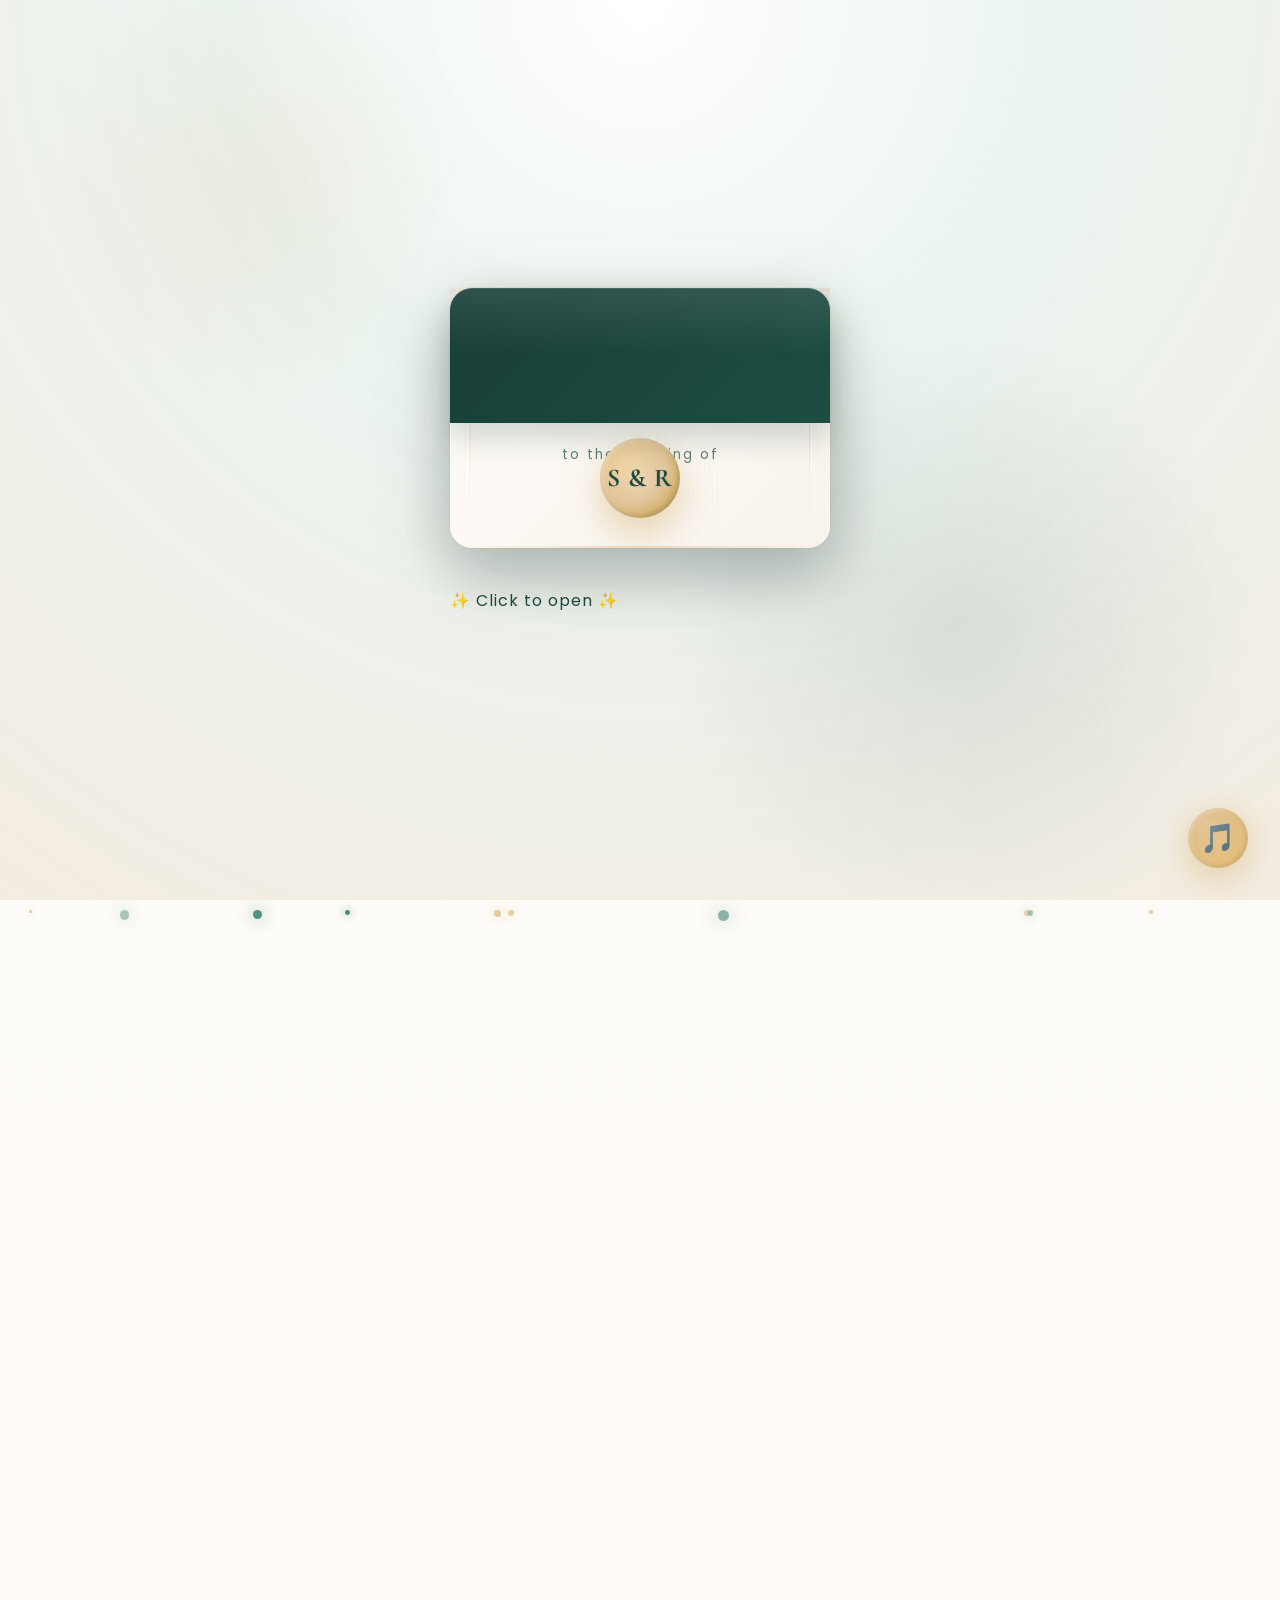
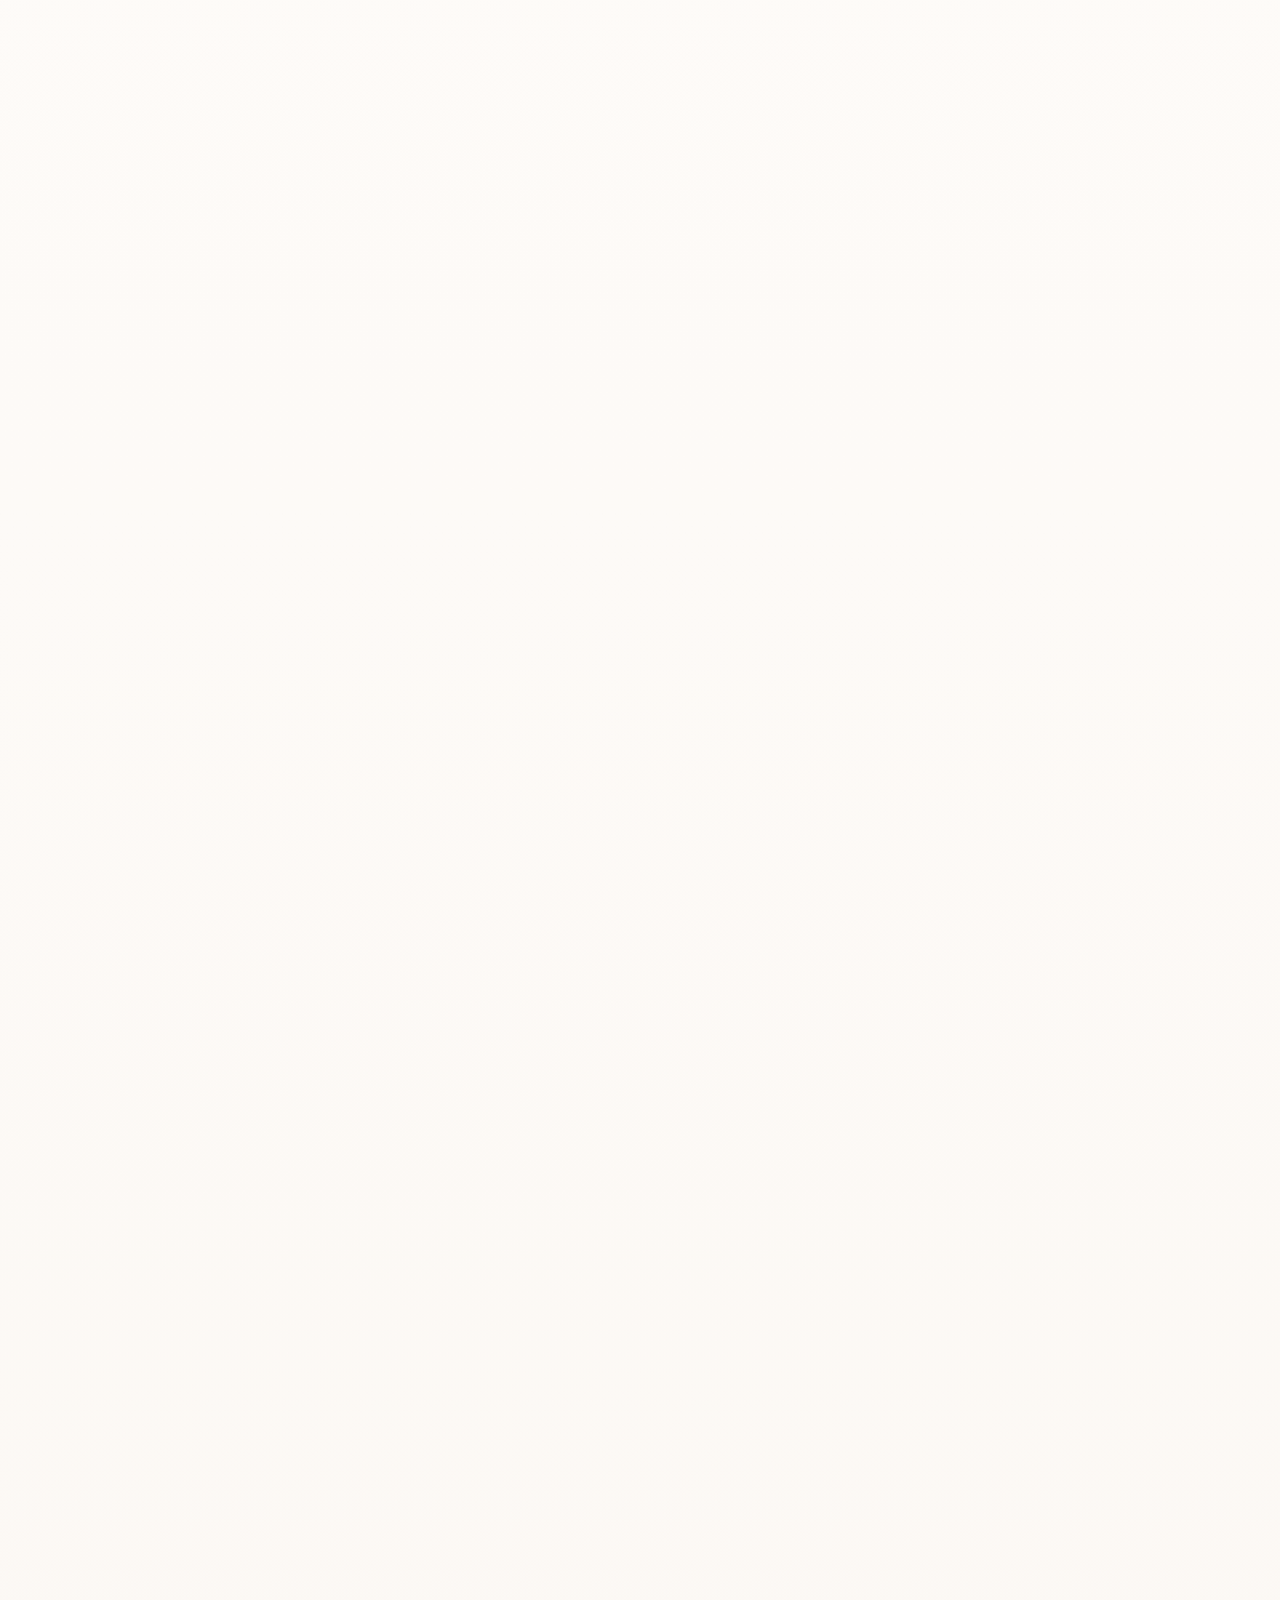
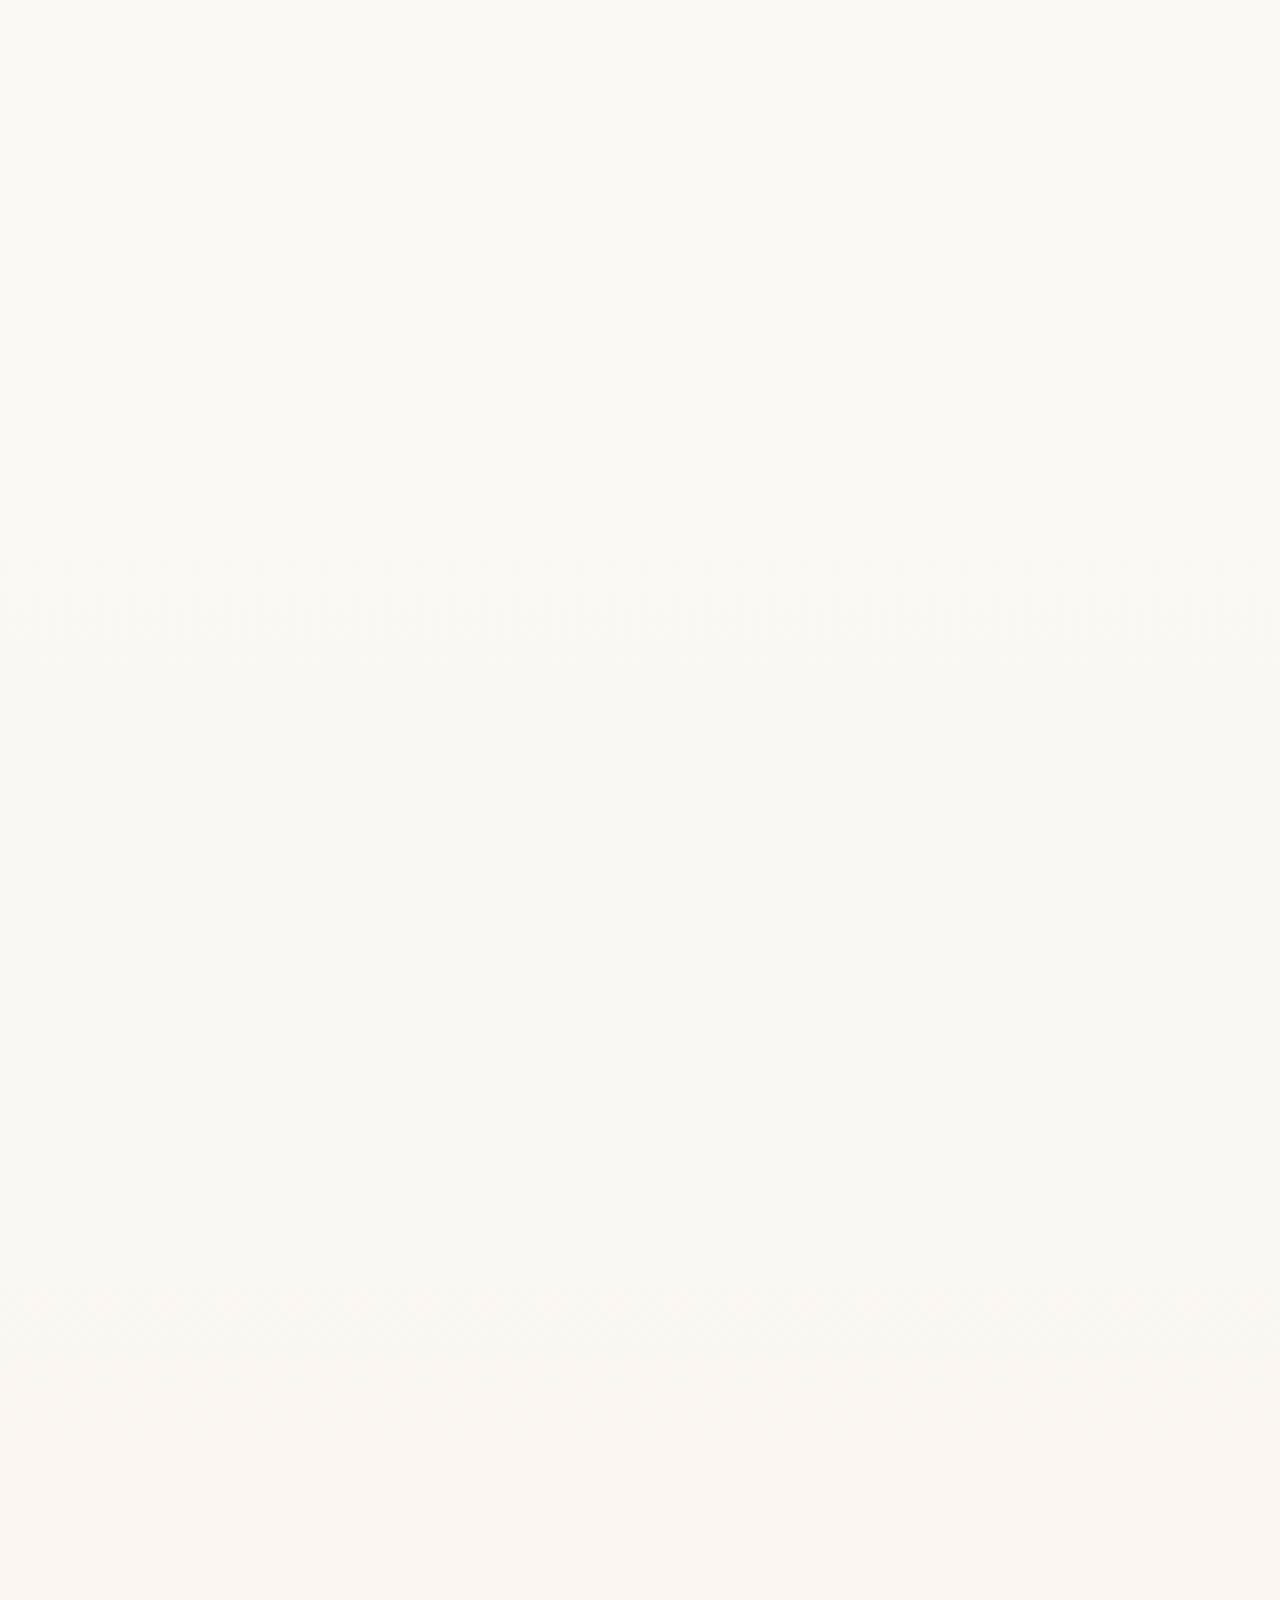
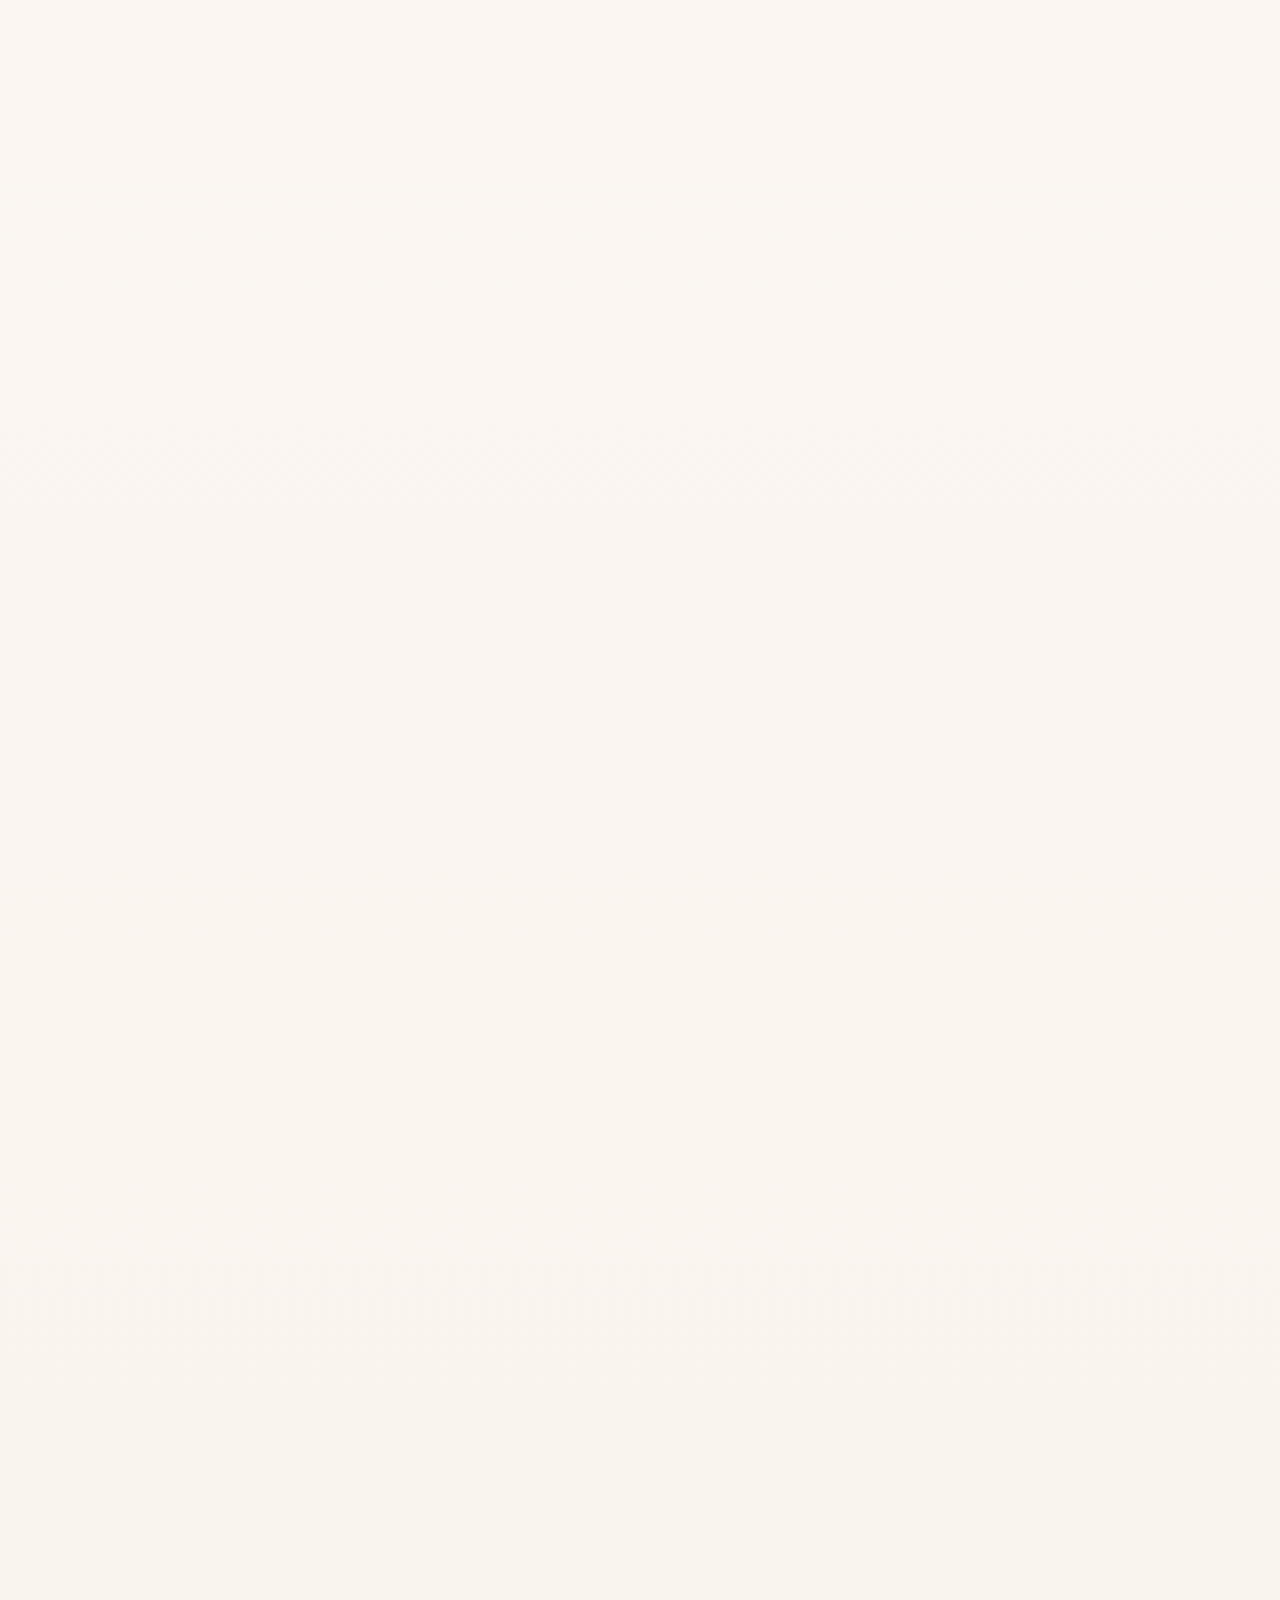
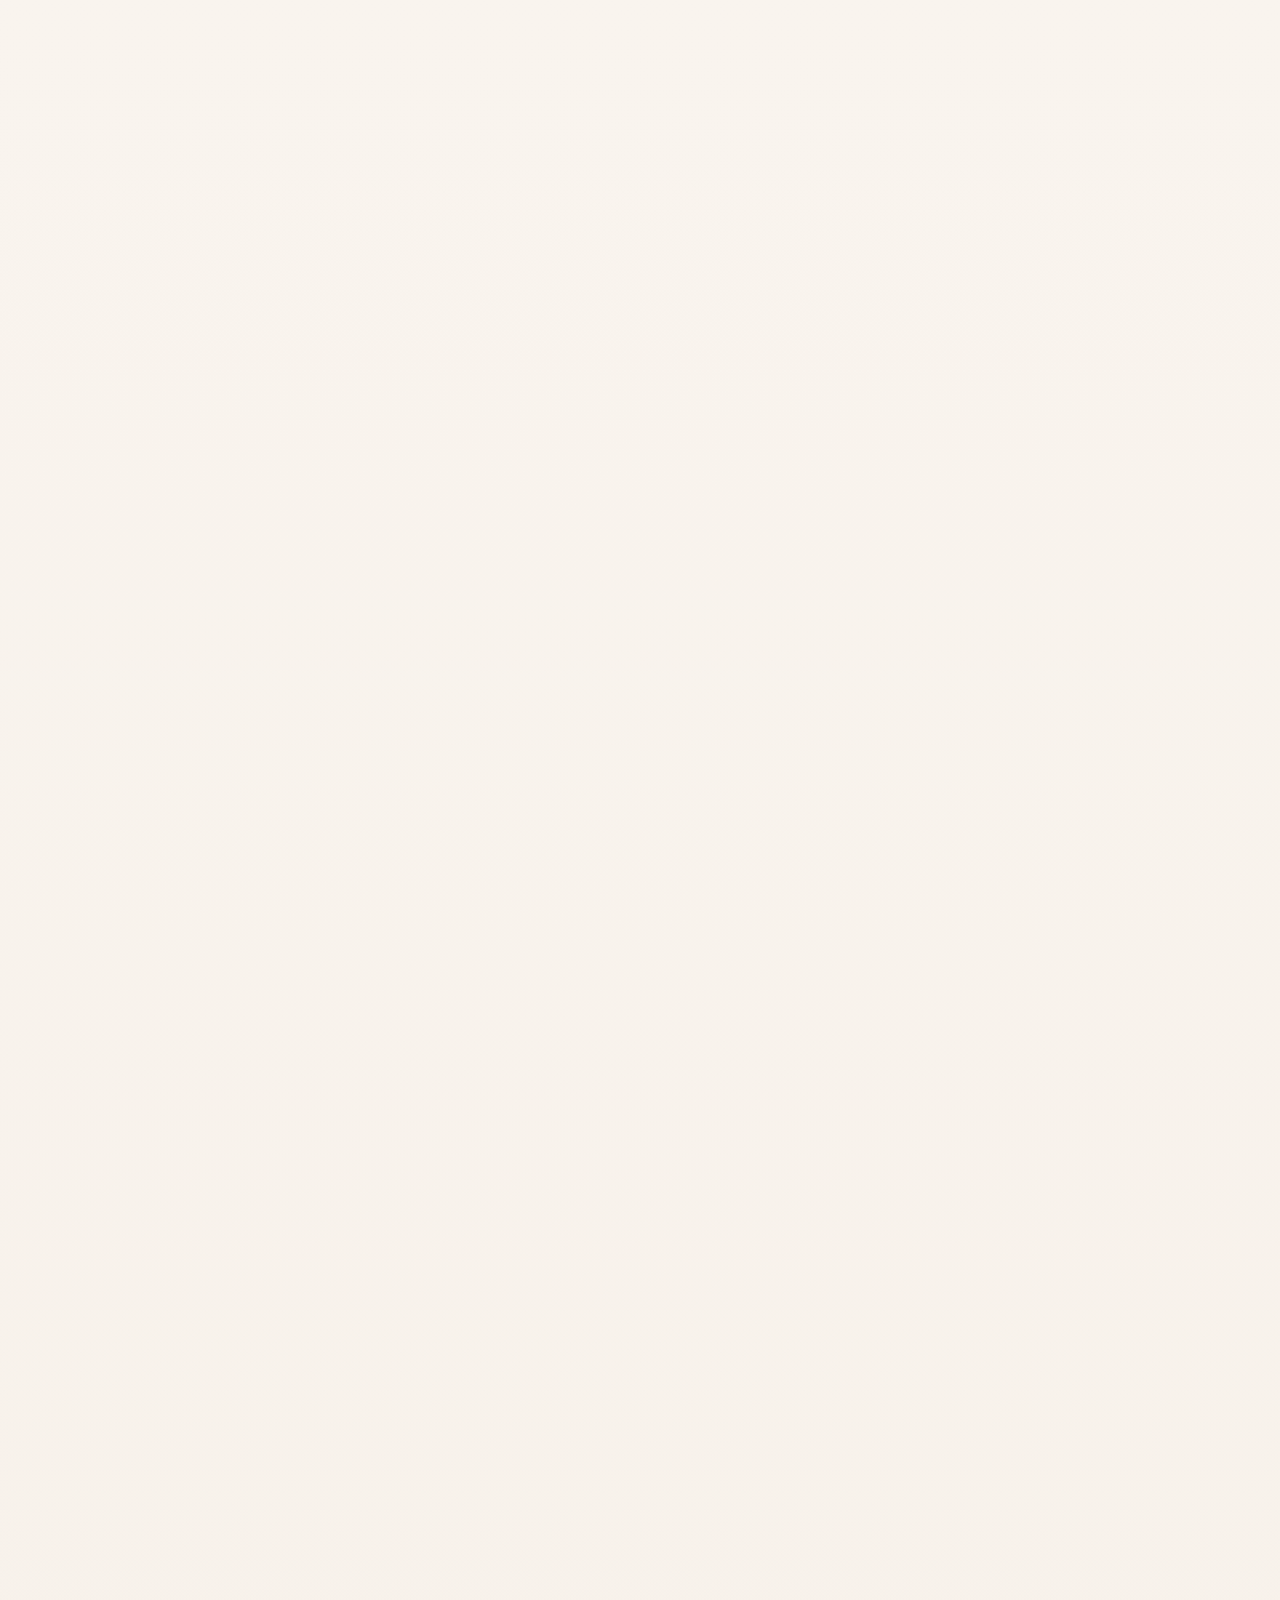
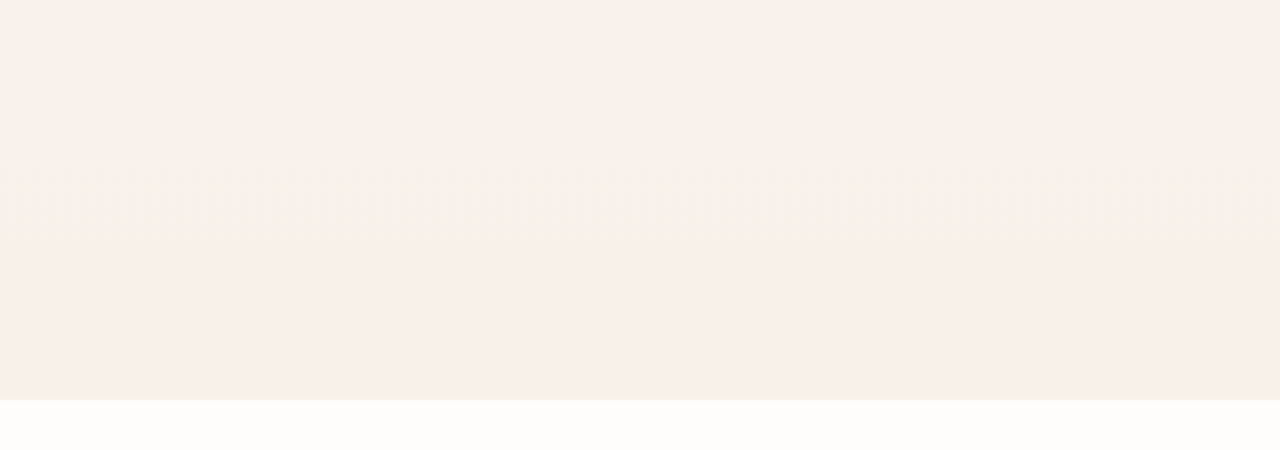
==== index.html @ 149bc2bd "Initial commit" ====
<!DOCTYPE html>
<html lang="en">
<head>
    <meta charset="UTF-8">
    <meta name="viewport" content="width=device-width, initial-scale=1.0">
    <title>Shannel & Randy - Wedding Invitation</title>
    <link rel="preconnect" href="https://fonts.googleapis.com">
    <link rel="preconnect" href="https://fonts.gstatic.com" crossorigin>
    <link href="https://fonts.googleapis.com/css2?family=Cormorant+Garamond:wght@400;600;700&family=Poppins:wght@300;400;500;600&display=swap" rel="stylesheet">
    <link rel="stylesheet" href="style.css">
</head>
<body>
    <!-- Floating Particles Container -->
    <div id="particles-container" class="particles-container"></div>

    <!-- Navigation -->
    <nav class="navbar" id="navbar">
        <div class="nav-container">
            <div class="nav-logo">S & R</div>
            <div class="hamburger" id="hamburger">
                <span></span>
                <span></span>
                <span></span>
            </div>
            <ul class="nav-menu" id="nav-menu">
                <li class="nav-item"><a href="#home" class="nav-link">Home</a></li>
                <li class="nav-item"><a href="#story" class="nav-link">Our Story</a></li>
                <li class="nav-item"><a href="#details" class="nav-link">Details</a></li>
                <li class="nav-item"><a href="#gallery" class="nav-link">Gallery</a></li>
                <li class="nav-item"><a href="#rsvp" class="nav-link">RSVP</a></li>
            </ul>
        </div>
    </nav>

    <!-- Envelope Intro Section -->
    <section class="envelope-section" id="envelope-section">
        <div class="envelope-container">
            <div class="envelope" id="envelope">
                <!-- Back of envelope -->
                <div class="envelope-back">
                    <div class="envelope-back-flap-left"></div>
                    <div class="envelope-back-flap-right"></div>
                </div>

                <!-- Main envelope body -->
                <div class="envelope-body-3d">
                    <!-- Front face -->
                    <div class="envelope-front-face">
                        <div class="envelope-border-top"></div>
                        <div class="envelope-border-bottom"></div>
                        <div class="envelope-decoration-vertical-left"></div>
                        <div class="envelope-decoration-vertical-right"></div>

                        <!-- Wax seal -->
                        <div class="wax-seal" id="wax-seal">
                            <div class="seal-shine"></div>
                            <div class="seal-inner">S & R</div>
                        </div>

                        <!-- Text -->
                        <p class="envelope-heading">You Are Invited</p>
                        <div class="envelope-divider-line"></div>
                        <p class="envelope-subtext">to the wedding of</p>
                    </div>
                </div>

                <!-- Flap -->
                <div class="envelope-flap" id="envelope-flap">
                    <div class="flap-shine"></div>
                </div>

                <!-- Inside card (appears after opening) -->
                <div class="inside-card" id="inside-card">
                    <div class="card-shine"></div>
                    <p class="card-text">Shannel & Randy</p>
                </div>
            </div>

            <!-- Tap instruction -->
            <p class="envelope-tap-text" id="envelope-tap-text">✨ Click to open ✨</p>
        </div>

        <!-- Decorative Elements -->
        <div class="decoration-top-left"></div>
        <div class="decoration-top-right"></div>
        <div class="decoration-bottom-left"></div>
        <div class="decoration-bottom-right"></div>
    </section>

    <!-- Main Content (Hidden until envelope opens) -->
    <div class="main-content" id="main-content">
        <!-- Hero Section -->
        <section class="hero" id="home">
            <div class="hero-content">
                <h1 class="couple-name">
                    <span class="name-item" data-animate>Shannel</span>
                    <span class="ampersand">&</span>
                    <span class="name-item" data-animate>Randy</span>
                </h1>
                
                <div class="decorative-divider gold"></div>
                
                <p class="hero-subtitle">Together with their families</p>
                <p class="hero-text">We joyfully invite you to celebrate our wedding</p>
                
                <p class="wedding-date">December 20, 2026</p>
                
                <div class="decorative-divider gold"></div>
            </div>
        </section>

        <!-- Couple Section -->
        <section class="couple-section" id="couple">
            <h2 class="section-title">The Happy Couple</h2>
            <p class="section-subtitle">Two hearts, one beautiful journey.</p>
            
            <div class="couple-container">
                <div class="couple-card" data-animate="slide-left">
                    <div class="couple-image-frame">
                        <img src="https://images.unsplash.com/photo-1494992413253-8c991b2419cc?w=400&h=400&fit=crop" alt="Bride">
                    </div>
                    <h3>Shannel</h3>
                    <p>Bride</p>
                </div>
                
                <div class="couple-card" data-animate="slide-right">
                    <div class="couple-image-frame">
                        <img src="https://images.unsplash.com/photo-1507003211169-0a1dd7228f2d?w=400&h=400&fit=crop" alt="Groom">
                    </div>
                    <h3>Randy</h3>
                    <p>Groom</p>
                </div>
            </div>
        </section>

        <!-- Our Story Section -->
        <section class="story-section" id="story">
            <h2 class="section-title">Our Story</h2>
            
            <div class="timeline">
                <div class="timeline-item" data-animate="fade-in">
                    <div class="timeline-marker">
                        <div class="marker-dot"></div>
                    </div>
                    <div class="timeline-content">
                        <h3>How We Met</h3>
                        <p>It was a beautiful spring evening when our eyes first met across a crowded coffee shop. Time seemed to stop, and in that moment, we knew something magical was beginning.</p>
                    </div>
                </div>

                <div class="timeline-item" data-animate="fade-in">
                    <div class="timeline-marker">
                        <div class="marker-dot"></div>
                    </div>
                    <div class="timeline-content">
                        <h3>The First Date</h3>
                        <p>Our first date was at the Emerald Garden, where we walked through flower-lined pathways, talking and laughing until the sun set. We both knew we'd found something special.</p>
                    </div>
                </div>

                <div class="timeline-item" data-animate="fade-in">
                    <div class="timeline-marker">
                        <div class="marker-dot"></div>
                    </div>
                    <div class="timeline-content">
                        <h3>The Proposal</h3>
                        <p>Under the starlit sky at the very same garden where we had our first date, Randy took a knee and asked Shannel to spend forever with him. Through tears of joy, she said yes.</p>
                    </div>
                </div>

                <div class="timeline-item" data-animate="fade-in">
                    <div class="timeline-marker">
                        <div class="marker-dot"></div>
                    </div>
                    <div class="timeline-content">
                        <h3>The Beginning of Forever</h3>
                        <p>And now, we celebrate the beginning of our forever. We're excited to share this beautiful moment with all the people we love most in the world.</p>
                    </div>
                </div>
            </div>
        </section>

        <!-- Countdown Timer Section -->
        <section class="countdown-section" id="countdown">
            <h2 class="countdown-title">Counting Down to Forever</h2>
            <div class="countdown-timer">
                <div class="countdown-item">
                    <span class="countdown-number" id="days">00</span>
                    <span class="countdown-label">Days</span>
                </div>
                <span class="countdown-divider">:</span>
                <div class="countdown-item">
                    <span class="countdown-number" id="hours">00</span>
                    <span class="countdown-label">Hours</span>
                </div>
                <span class="countdown-divider">:</span>
                <div class="countdown-item">
                    <span class="countdown-number" id="minutes">00</span>
                    <span class="countdown-label">Minutes</span>
                </div>
                <span class="countdown-divider">:</span>
                <div class="countdown-item">
                    <span class="countdown-number" id="seconds">00</span>
                    <span class="countdown-label">Seconds</span>
                </div>
            </div>
            <p class="countdown-message" id="countdown-message"></p>
        </section>

        <!-- Wedding Details Section -->
        <section class="details-section" id="details">
            <h2 class="section-title">Wedding Details</h2>
            
            <div class="details-container">
                <div class="detail-card" data-animate="fade-in">
                    <div class="detail-icon">⚜</div>
                    <h3>Ceremony</h3>
                    <div class="detail-info">
                        <p><strong>📅 Date:</strong> December 20, 2026</p>
                        <p><strong>⏰ Time:</strong> 10:00 AM</p>
                        <p><strong>📍 Venue:</strong> The Emerald Garden</p>
                    </div>
                    <button class="location-btn" onclick="showMap('ceremony')">View Location</button>
                </div>

                <div class="detail-card" data-animate="fade-in">
                    <div class="detail-icon">🎉</div>
                    <h3>Reception</h3>
                    <div class="detail-info">
                        <p><strong>📅 Date:</strong> December 20, 2026</p>
                        <p><strong>⏰ Time:</strong> 12:30 PM</p>
                        <p><strong>📍 Venue:</strong> The Emerald Ballroom</p>
                    </div>
                    <button class="location-btn" onclick="showMap('reception')">View Location</button>
                </div>
            </div>
        </section>

        <!-- Photo Gallery Section -->
        <section class="gallery-section" id="gallery">
            <h2 class="section-title">Gallery</h2>
            
            <div class="gallery-grid">
                <div class="gallery-item" data-animate="fade-in">
                    <img src="https://images.unsplash.com/photo-1519741497674-611481863552?w=500&h=500&fit=crop" alt="Wedding Gallery 1">
                </div>
                <div class="gallery-item" data-animate="fade-in">
                    <img src="https://images.unsplash.com/photo-1511578314322-379afb476865?w=500&h=500&fit=crop" alt="Wedding Gallery 2">
                </div>
                <div class="gallery-item" data-animate="fade-in">
                    <img src="https://images.unsplash.com/photo-1519889335307-7cbf70697ca5?w=500&h=500&fit=crop" alt="Wedding Gallery 3">
                </div>
                <div class="gallery-item" data-animate="fade-in">
                    <img src="https://images.unsplash.com/photo-1537097997356-aad1a285e933?w=500&h=500&fit=crop" alt="Wedding Gallery 4">
                </div>
                <div class="gallery-item" data-animate="fade-in">
                    <img src="https://images.unsplash.com/photo-1502672260266-1c1ef2d93688?w=500&h=500&fit=crop" alt="Wedding Gallery 5">
                </div>
                <div class="gallery-item" data-animate="fade-in">
                    <img src="https://images.unsplash.com/photo-1519224556464-b595a5ee3779?w=500&h=500&fit=crop" alt="Wedding Gallery 6">
                </div>
            </div>
        </section>

        <!-- Gallery Lightbox -->
        <div class="lightbox" id="lightbox">
            <div class="lightbox-content">
                <img id="lightbox-image" src="" alt="">
                <button class="lightbox-close" onclick="closeLightbox()">&times;</button>
            </div>
        </div>

        <!-- Wedding Program Section -->
        <section class="program-section" id="program">
            <h2 class="section-title">Wedding Program</h2>
            
            <div class="program-timeline">
                <div class="program-item" data-animate="fade-in">
                    <div class="program-time">09:00 AM</div>
                    <div class="program-event">Guest Arrival</div>
                </div>

                <div class="program-item" data-animate="fade-in">
                    <div class="program-time">10:00 AM</div>
                    <div class="program-event">Wedding Ceremony</div>
                </div>

                <div class="program-item" data-animate="fade-in">
                    <div class="program-time">11:30 AM</div>
                    <div class="program-event">Photo Session</div>
                </div>

                <div class="program-item" data-animate="fade-in">
                    <div class="program-time">12:30 PM</div>
                    <div class="program-event">Reception Begins</div>
                </div>

                <div class="program-item" data-animate="fade-in">
                    <div class="program-time">01:00 PM</div>
                    <div class="program-event">Lunch Service</div>
                </div>

                <div class="program-item" data-animate="fade-in">
                    <div class="program-time">02:00 PM</div>
                    <div class="program-event">Toast & Speeches</div>
                </div>

                <div class="program-item" data-animate="fade-in">
                    <div class="program-time">03:00 PM</div>
                    <div class="program-event">First Dance</div>
                </div>

                <div class="program-item" data-animate="fade-in">
                    <div class="program-time">04:00 PM</div>
                    <div class="program-event">Celebration & Celebration</div>
                </div>
            </div>
        </section>

        <!-- Dress Code Section -->
        <section class="dress-code-section" id="dress-code">
            <h2 class="section-title">Dress Code</h2>
            <p class="dress-code-title">Elegant Garden Formal</p>
            
            <div class="color-swatches">
                <div class="swatch emerald" title="Emerald Green"></div>
                <div class="swatch sage" title="Sage Green"></div>
                <div class="swatch gold" title="Champagne Gold"></div>
                <div class="swatch cream" title="Cream"></div>
                <div class="swatch neutral" title="Neutral Tone"></div>
            </div>
            
            <p class="dress-code-description">Suggested colors: Emerald Green, Sage Green, Champagne, Cream, Neutral tones</p>
        </section>

        <!-- Wedding Message Section -->
        <section class="message-section" id="message">
            <div class="message-content">
                <p class="romantic-quote">"Two souls, one heart, one beautiful beginning."</p>
            </div>
        </section>

        <!-- RSVP Section -->
        <section class="rsvp-section" id="rsvp">
            <h2 class="section-title">RSVP</h2>
            <p class="rsvp-subtitle">Please let us know if you can join us</p>
            
            <form class="rsvp-form" id="rsvp-form" data-google-form-url="https://forms.gle/LKb8HiRmYdLw7daB7" novalidate>
                <div class="form-group">
                    <label for="fullname">Full Name *</label>
                    <input type="text" id="fullname" name="fullname" required>
                </div>

                <div class="form-group">
                    <label for="guests">Number of Guests *</label>
                    <select id="guests" name="guests" required>
                        <option value="">Select number of guests</option>
                        <option value="1">1 Guest</option>
                        <option value="2">2 Guests</option>
                        <option value="3">3 Guests</option>
                        <option value="4">4 Guests</option>
                    </select>
                </div>

                <div class="form-group radio-group">
                    <label>Attendance *</label>
                    <div class="radio-options">
                        <label class="radio-label">
                            <input type="radio" name="attendance" value="accept" required>
                            <span>Joyfully Accept</span>
                        </label>
                        <label class="radio-label">
                            <input type="radio" name="attendance" value="decline" required>
                            <span>Regretfully Decline</span>
                        </label>
                    </div>
                </div>

                <div class="form-group">
                    <label for="message">Message (Optional)</label>
                    <textarea id="message" name="message" rows="4" placeholder="Share your warmest wishes..."></textarea>
                </div>

                <button type="submit" class="rsvp-btn">Submit RSVP</button>
            </form>

            <div class="rsvp-confirmation hidden" id="rsvp-confirmation">
                <p class="confirmation-message">✓ Thank you! We can't wait to celebrate with you.</p>
            </div>
        </section>

        <!-- Footer -->
        <footer class="footer">
            <h3>James & Emily</h3>
            <p>"With love and gratitude, we look forward to celebrating this special day with you."</p>
            <p class="hashtag">#ShannelAndRandy2026 ❤</p>
        </footer>
    </div>

    <!-- Music Control Button -->
    <div class="music-control" id="music-control">
        <button id="music-btn" class="music-btn" aria-label="Toggle music">
            <span class="music-icon">🎵</span>
        </button>
    </div>
    <audio id="background-music" src="audio/wedding-music.mp3" loop></audio>

    <!-- Back to Top Button -->
    <button class="back-to-top" id="back-to-top" aria-label="Back to top">↑</button>

    <!-- Scripts -->
    <script src="script.js"></script>
</body>
</html>
---- style.css ----
/* ===================================
   WEDDING INVITATION STYLES
   =================================== */

:root {
    /* Modern Wedding Palette */
    --primary: #1d4d43;
    --primary-strong: #123c34;
    --primary-soft: #e7f2ee;
    --gold: #d8b27a;
    --gold-soft: #f7ead6;
    --ivory: #fffaf3;
    --white: #ffffff;
    --ink: #1f2a2d;
    --muted: #5a676d;
    --mist: #f3f6f4;
    --shadow: rgba(18, 38, 35, 0.12);
    --shadow-strong: rgba(18, 38, 35, 0.2);

    /* Fonts */
    --serif: 'Cormorant Garamond', serif;
    --sans: 'Poppins', sans-serif;

    /* Transitions */
    --transition: all 0.3s ease;
    --transition-slow: all 0.6s ease;
}

* {
    margin: 0;
    padding: 0;
    box-sizing: border-box;
}

html {
    scroll-behavior: smooth;
}

body {
    font-family: var(--sans);
    color: var(--ink);
    background: linear-gradient(180deg, #fffdfb 0%, #f7f1ea 100%);
    overflow-x: hidden;
}

::selection {
    background: rgba(216, 178, 122, 0.35);
}

/* ===================================
   PARTICLES CONTAINER
   =================================== */

.particles-container {
    position: fixed;
    top: 0;
    left: 0;
    width: 100%;
    height: 100%;
    pointer-events: none;
    z-index: 1;
}

.particle {
    position: absolute;
    pointer-events: none;
    opacity: 0.6;
}

/* ===================================
   NAVIGATION
   =================================== */

.navbar {
    position: fixed;
    top: 18px;
    left: 50%;
    transform: translateX(-50%) translateY(-20px);
    width: min(1180px, calc(100% - 32px));
    height: 72px;
    background: rgba(29, 77, 67, 0.74);
    -webkit-backdrop-filter: blur(14px);
    backdrop-filter: blur(14px);
    border: 1px solid rgba(255, 255, 255, 0.14);
    border-radius: 999px;
    display: flex;
    align-items: center;
    justify-content: center;
    z-index: 100;
    opacity: 0;
    transition: var(--transition-slow);
    box-shadow: 0 14px 28px rgba(19, 56, 49, 0.18);
}

.navbar.visible {
    opacity: 1;
    transform: translateX(-50%) translateY(0);
}

.nav-container {
    width: 100%;
    max-width: 1180px;
    display: flex;
    justify-content: space-between;
    align-items: center;
    padding: 0 1.5rem;
}

.nav-logo {
    font-family: var(--serif);
    font-size: 1.85rem;
    font-weight: 700;
    color: var(--gold);
    letter-spacing: 2px;
}

.nav-menu {
    display: flex;
    list-style: none;
    gap: 2rem;
    align-items: center;
}

.nav-link {
    color: rgba(255, 255, 255, 0.92);
    text-decoration: none;
    font-weight: 500;
    position: relative;
    transition: var(--transition);
    font-size: 0.92rem;
    letter-spacing: 0.04em;
}

.nav-link::after {
    content: '';
    position: absolute;
    bottom: -7px;
    left: 0;
    width: 0;
    height: 2px;
    background-color: var(--gold);
    transition: var(--transition);
    border-radius: 999px;
}

.nav-link:hover::after {
    width: 100%;
}

.hamburger {
    display: none;
    flex-direction: column;
    cursor: pointer;
    gap: 6px;
}

.hamburger span {
    width: 25px;
    height: 2px;
    background-color: var(--cream);
    transition: var(--transition);
}

.hamburger.active span:nth-child(1) {
    transform: rotate(45deg) translate(10px, 10px);
}

.hamburger.active span:nth-child(2) {
    opacity: 0;
}

.hamburger.active span:nth-child(3) {
    transform: rotate(-45deg) translate(7px, -7px);
}

/* ===================================
   ENVELOPE SECTION - PREMIUM 3D DESIGN
   =================================== */

.envelope-section {
    position: relative;
    width: 100%;
    height: 100vh;
    display: flex;
    flex-direction: column;
    align-items: center;
    justify-content: center;
    background: radial-gradient(circle at top, rgba(255,255,255,0.9), rgba(233,243,238,0.92) 38%, rgba(242,233,221,0.85) 100%);
    z-index: 50;
    overflow: hidden;
}

.envelope-section::before {
    content: '';
    position: absolute;
    inset: 0;
    background:
        radial-gradient(circle at 20% 20%, rgba(216, 178, 122, 0.12), transparent 18%),
        radial-gradient(circle at 75% 70%, rgba(29, 77, 67, 0.11), transparent 26%);
    pointer-events: none;
}

.envelope-container {
    position: relative;
    perspective: 1600px;
    z-index: 10;
}

/* Main Envelope */
.envelope {
    position: relative;
    width: 380px;
    height: 260px;
    perspective-origin: center center;
    transform-style: preserve-3d;
    transition: all 0.8s cubic-bezier(0.34, 1.56, 0.64, 1);
    filter: drop-shadow(0 20px 38px rgba(20, 45, 40, 0.12));
}

.envelope:hover {
    transform: translateY(-12px) scale(1.02);
}

.envelope.open {
    transform: rotateX(18deg) rotateY(-4deg) scale(1.04);
}

/* Envelope Back */
.envelope-back {
    position: absolute;
    width: 100%;
    height: 100%;
    background: linear-gradient(135deg, #f5f1ec 0%, #ebe4dc 100%);
    border-radius: 22px;
    box-shadow: inset 0 1px 0 rgba(255, 255, 255, 0.8),
                inset 0 -1px 2px rgba(0, 0, 0, 0.04),
                0 20px 60px rgba(20, 44, 39, 0.14),
                0 0 0 1px rgba(216, 178, 122, 0.2);
    z-index: 1;
}

.envelope-back-flap-left,
.envelope-back-flap-right {
    position: absolute;
    width: 190px;
    height: 130px;
    background: linear-gradient(135deg, #ebe7e0 0%, #e0d9ce 100%);
    top: 0;
    border-bottom: 1px solid rgba(212, 175, 106, 0.2);
}

.envelope-back-flap-left {
    left: 0;
    clip-path: polygon(0 0, 100% 0, 0 100%);
}

.envelope-back-flap-right {
    right: 0;
    clip-path: polygon(100% 0, 0 0, 100% 100%);
}

/* Front Face of Envelope */
.envelope-body-3d {
    position: absolute;
    width: 100%;
    height: 100%;
    z-index: 2;
}

.envelope-front-face {
    position: relative;
    width: 100%;
    height: 100%;
    background: linear-gradient(135deg, #fffefb 0%, #f9f4ef 100%);
    border-radius: 22px;
    display: flex;
    flex-direction: column;
    align-items: center;
    justify-content: center;
    box-shadow: inset 0 1px 1px rgba(255, 255, 255, 0.9),
                0 30px 70px rgba(0, 0, 0, 0.09);
    overflow: hidden;
}

.envelope-front-face::before {
    content: '';
    position: absolute;
    top: 0;
    left: 0;
    width: 100%;
    height: 100%;
    background: 
        repeating-linear-gradient(
            90deg,
            transparent 0px,
            transparent 2px,
            rgba(212, 175, 106, 0.03) 2px,
            rgba(212, 175, 106, 0.03) 4px
        );
    pointer-events: none;
}

/* Envelope Borders and Decorations */
.envelope-border-top {
    position: absolute;
    top: 0;
    left: 0;
    width: 100%;
    height: 2px;
    background: linear-gradient(90deg, transparent 0%, var(--gold) 50%, transparent 100%);
    opacity: 0.4;
}

.envelope-border-bottom {
    position: absolute;
    bottom: 0;
    left: 0;
    width: 100%;
    height: 2px;
    background: linear-gradient(90deg, transparent 0%, var(--gold) 50%, transparent 100%);
    opacity: 0.4;
}

.envelope-decoration-vertical-left {
    position: absolute;
    left: 20px;
    top: 30px;
    width: 1px;
    height: 200px;
    background: linear-gradient(180deg, var(--gold) 0%, var(--gold) 50%, transparent 100%);
    opacity: 0.3;
}

.envelope-decoration-vertical-right {
    position: absolute;
    right: 20px;
    top: 30px;
    width: 1px;
    height: 200px;
    background: linear-gradient(180deg, var(--gold) 0%, var(--gold) 50%, transparent 100%);
    opacity: 0.3;
}

/* Text on Envelope */
.envelope-heading {
    font-family: var(--serif);
    font-size: 1.8rem;
    font-weight: 700;
    color: var(--primary);
    letter-spacing: 3px;
    margin: 0;
    z-index: 5;
    text-shadow: 0 2px 4px rgba(0, 0, 0, 0.05);
}

.envelope-subtext {
    font-family: var(--sans);
    font-size: 0.85rem;
    color: var(--primary);
    letter-spacing: 2px;
    margin-top: 0.8rem;
    opacity: 0.7;
    z-index: 5;
}

.envelope-divider-line {
    width: 100px;
    height: 1px;
    background: linear-gradient(90deg, transparent 0%, var(--gold) 50%, transparent 100%);
    margin: 0.8rem 0;
}

/* Wax Seal */
.wax-seal {
    position: absolute;
    width: 80px;
    height: 80px;
    bottom: 30px;
    left: 50%;
    transform: translateX(-50%);
    background: radial-gradient(circle at 30% 30%, #E8C27E, var(--gold), #B8860B);
    border-radius: 50%;
    display: flex;
    align-items: center;
    justify-content: center;
    box-shadow: 0 15px 35px rgba(212, 175, 106, 0.5),
                inset -2px -2px 5px rgba(0, 0, 0, 0.2),
                inset 2px 2px 5px rgba(255, 255, 255, 0.3);
    z-index: 20;
    animation: seal-glow-premium 2.5s ease-in-out infinite;
    overflow: hidden;
    cursor: pointer;
}

.seal-shine {
    position: absolute;
    top: -50%;
    left: -50%;
    width: 200%;
    height: 200%;
    background: radial-gradient(circle, rgba(255, 255, 255, 0.4) 0%, transparent 70%);
    animation: shine-move 3s ease-in-out infinite;
}

.seal-inner {
    font-family: var(--serif);
    font-size: 1.6rem;
    font-weight: 700;
    color: var(--primary);
    position: relative;
    z-index: 2;
    letter-spacing: 1px;
    text-shadow: 0 1px 2px rgba(0, 0, 0, 0.1);
}

.envelope.open .wax-seal {
    animation: seal-pop 0.6s cubic-bezier(0.68, -0.55, 0.265, 1.55) forwards;
}

/* Envelope Flap */
.envelope-flap {
    position: absolute;
    width: 100%;
    height: 52%;
    top: 0;
    left: 0;
    background: linear-gradient(135deg, #173d37 0%, #1d4d43 100%);
    transform-origin: top;
    transform-style: preserve-3d;
    transition: transform 1s cubic-bezier(0.68, -0.55, 0.265, 1.55);
    border-radius: 22px 22px 0 0;
    z-index: 10;
    box-shadow: inset 0 1px 0 rgba(255, 255, 255, 0.1),
                0 16px 28px rgba(18, 55, 49, 0.18);
    cursor: pointer;
    display: flex;
    align-items: flex-end;
    justify-content: center;
    overflow: hidden;
}

.envelope.open .envelope-flap {
    transform: rotateX(-170deg);
}

.flap-shine {
    position: absolute;
    top: 0;
    left: 0;
    width: 100%;
    height: 100%;
    background: linear-gradient(180deg, rgba(255, 255, 255, 0.1) 0%, transparent 50%);
    pointer-events: none;
}

/* Inside Card */
.inside-card {
    position: absolute;
    width: calc(100% - 18px);
    height: calc(100% - 18px);
    top: 9px;
    left: 9px;
    background: linear-gradient(135deg, #fffdf9 0%, #f7f3ee 100%);
    border-radius: 18px;
    display: flex;
    align-items: center;
    justify-content: center;
    box-shadow: inset 0 1px 3px rgba(0, 0, 0, 0.04);
    z-index: 5;
    opacity: 0;
    transform: translateY(20px);
    transition: all 0.8s ease 0.3s;
    overflow: hidden;
}

.envelope.open .inside-card {
    opacity: 1;
    transform: translateY(0);
}

.card-shine {
    position: absolute;
    top: 0;
    left: 0;
    width: 100%;
    height: 100%;
    background: radial-gradient(circle at 20% 30%, rgba(212, 175, 106, 0.15), transparent 50%);
    pointer-events: none;
}

.card-text {
    font-family: var(--serif);
    font-size: 2rem;
    font-weight: 700;
    color: var(--primary);
    z-index: 2;
    letter-spacing: 3px;
}

/* Tap Text */
.envelope-tap-text {
    margin-top: 2.5rem;
    font-size: 1rem;
    color: var(--primary);
    animation: pulse-subtle 2s ease-in-out infinite;
    z-index: 10;
    letter-spacing: 1px;
}

/* Decorative Elements */
.decoration-top-left,
.decoration-top-right,
.decoration-bottom-left,
.decoration-bottom-right {
    position: absolute;
    pointer-events: none;
    opacity: 0;
    animation: float-in 1s ease 0.5s forwards;
}

.decoration-top-left {
    top: 5%;
    left: 5%;
    width: 150px;
    height: 150px;
    background: radial-gradient(circle, rgba(221, 237, 229, 0.4), transparent 70%);
    border-radius: 50%;
    animation: float 8s ease-in-out infinite 0.5s;
}

.decoration-top-right {
    top: 10%;
    right: 5%;
    width: 200px;
    height: 200px;
    background: radial-gradient(circle, rgba(212, 175, 106, 0.15), transparent 70%);
    border-radius: 50%;
    animation: float 10s ease-in-out infinite 0.5s;
}

.decoration-bottom-left {
    bottom: 5%;
    left: 3%;
    width: 180px;
    height: 180px;
    background: radial-gradient(circle, rgba(15, 107, 80, 0.08), transparent 70%);
    border-radius: 50%;
    animation: float 9s ease-in-out infinite 0.5s;
}

.decoration-bottom-right {
    bottom: 10%;
    right: 5%;
    width: 160px;
    height: 160px;
    background: radial-gradient(circle, rgba(212, 175, 106, 0.12), transparent 70%);
    border-radius: 50%;
    animation: float 11s ease-in-out infinite 0.5s;
}


/* ===================================
   MAIN CONTENT
   =================================== */

.main-content {
    position: relative;
    z-index: 40;
    opacity: 0;
    transform: translateY(50px);
    transition: all 1s ease 0.5s;
    pointer-events: none;
}

.main-content.visible {
    opacity: 1;
    transform: translateY(0);
    pointer-events: auto;
}

/* ===================================
   HERO SECTION
   =================================== */

.hero {
    min-height: 100vh;
    display: flex;
    align-items: center;
    justify-content: center;
    padding: 7rem 2rem 5rem;
    background: linear-gradient(135deg, #fffaf6 0%, #edf5f2 52%, #fffaf6 100%);
    position: relative;
    overflow: hidden;
}

.hero::before {
    content: '';
    position: absolute;
    top: -50%;
    right: -20%;
    width: 600px;
    height: 600px;
    background: radial-gradient(circle, rgba(15, 107, 80, 0.08) 0%, transparent 70%);
    border-radius: 50%;
    pointer-events: none;
    animation: float 15s ease-in-out infinite;
}

.hero::after {
    content: '';
    position: absolute;
    bottom: -30%;
    left: -10%;
    width: 500px;
    height: 500px;
    background: radial-gradient(circle, rgba(212, 175, 106, 0.06) 0%, transparent 70%);
    border-radius: 50%;
    pointer-events: none;
    animation: float 18s ease-in-out infinite 1s;
}

.hero-content {
    text-align: center;
    z-index: 2;
    max-width: 820px;
    padding: 2.5rem 2rem;
    background: rgba(255, 255, 255, 0.45);
    border: 1px solid rgba(29, 77, 67, 0.08);
    border-radius: 32px;
    backdrop-filter: blur(6px);
    box-shadow: 0 26px 60px rgba(19, 56, 49, 0.08);
}

.couple-name {
    font-family: var(--serif);
    font-size: clamp(2.4rem, 8vw, 5.4rem);
    font-weight: 700;
    color: var(--primary);
    margin: 1.5rem 0;
    letter-spacing: 0.06em;
    display: flex;
    align-items: center;
    justify-content: center;
    flex-wrap: wrap;
    gap: 1rem;
}

.name-item {
    display: inline-block;
    opacity: 0;
    animation: slide-up 0.8s ease forwards;
}

.name-item:nth-child(1) {
    animation-delay: 0.2s;
}

.name-item:nth-child(3) {
    animation-delay: 0.4s;
}

.ampersand {
    font-family: var(--serif);
    font-size: 2.5rem;
    color: var(--gold);
}

.decorative-divider {
    width: 150px;
    height: 2px;
    margin: 1.5rem auto;
    background: var(--gold);
}

.decorative-divider.gold {
    background: linear-gradient(90deg, transparent 0%, var(--gold) 20%, var(--gold) 80%, transparent 100%);
}

.hero-subtitle {
    font-size: 1.1rem;
    color: var(--primary);
    margin: 1rem 0;
    opacity: 0.8;
    animation: fade-in 0.8s ease forwards 0.3s;
}

.hero-text {
    font-size: 1.3rem;
    color: var(--dark-text);
    margin: 1rem 0;
    animation: fade-in 0.8s ease forwards 0.4s;
}

.wedding-date {
    font-family: var(--serif);
    font-size: 2rem;
    font-weight: 600;
    color: var(--primary);
    margin: 2rem 0;
    letter-spacing: 2px;
    animation: fade-in 0.8s ease forwards 0.5s;
}

/* ===================================
   SECTION STYLES
   =================================== */

section {
    padding: 5.5rem 2rem;
    position: relative;
    overflow: hidden;
}

section::before {
    content: '';
    position: absolute;
    top: 0;
    left: 0;
    width: 100%;
    height: 100%;
    pointer-events: none;
    background:
        radial-gradient(circle at 10% 30%, rgba(216, 178, 122, 0.08) 0%, transparent 22%),
        radial-gradient(circle at 90% 20%, rgba(29, 77, 67, 0.05) 0%, transparent 24%);
    z-index: 0;
}

.section-title {
    font-family: var(--serif);
    font-size: clamp(2.3rem, 5vw, 3.4rem);
    font-weight: 700;
    text-align: center;
    color: var(--primary);
    margin-bottom: 0.8rem;
    letter-spacing: 0.04em;
    position: relative;
    z-index: 2;
}

.section-subtitle {
    text-align: center;
    font-size: 1.05rem;
    color: var(--muted);
    margin-bottom: 3rem;
    opacity: 0.9;
}

/* ===================================
   COUPLE SECTION
   =================================== */

.couple-section {
    background: var(--cream);
    max-width: 1200px;
    margin: 0 auto;
}

.couple-container {
    display: grid;
    grid-template-columns: repeat(auto-fit, minmax(300px, 1fr));
    gap: 3rem;
    justify-items: center;
}

.couple-card {
    text-align: center;
    transition: var(--transition-slow);
    perspective: 1000px;
    padding: 1.25rem 1rem 0;
    border-radius: 28px;
    background: rgba(255, 255, 255, 0.38);
    box-shadow: 0 10px 30px rgba(20, 46, 41, 0.04);
}

.couple-card:hover {
    transform: translateY(-15px) perspective(1000px) rotateX(5deg);
    box-shadow: 0 22px 38px rgba(20, 46, 41, 0.08);
}

.couple-image-frame {
    width: 300px;
    height: 300px;
    border-radius: 30% 70% 55% 45% / 45% 30% 70% 55%;
    overflow: hidden;
    margin: 0 auto 1.5rem;
    border: 4px solid rgba(216, 178, 122, 0.8);
    box-shadow: 0 18px 44px rgba(15, 107, 80, 0.18),
                0 0 30px rgba(212, 175, 106, 0.16),
                inset 0 0 20px rgba(255, 255, 255, 0.2);
    transition: var(--transition-slow);
    position: relative;
}

.couple-card:hover .couple-image-frame {
    box-shadow: 0 30px 70px rgba(15, 107, 80, 0.35),
                0 0 60px rgba(212, 175, 106, 0.3),
                inset 0 0 20px rgba(255, 255, 255, 0.3);
    border-color: #E8C27E;
}

.couple-image-frame::before {
    content: '';
    position: absolute;
    inset: 0;
    background: radial-gradient(circle at 30% 30%, rgba(255, 255, 255, 0.1), transparent 50%);
    z-index: 2;
    pointer-events: none;
}

.couple-image-frame img {
    width: 100%;
    height: 100%;
    object-fit: cover;
    transition: var(--transition-slow);
}

.couple-card:hover .couple-image-frame img {
    transform: scale(1.08);
    filter: brightness(1.1) contrast(1.05);
}

.couple-card h3 {
    font-family: var(--serif);
    font-size: 1.8rem;
    color: var(--primary);
    margin: 1rem 0 0.5rem;
}

.couple-card p {
    font-size: 1rem;
    color: var(--gold);
    font-weight: 600;
    letter-spacing: 1px;
}

/* ===================================
   STORY SECTION
   =================================== */

.story-section {
    background: linear-gradient(135deg, var(--soft-sage) 0%, var(--cream) 100%);
    max-width: 900px;
    margin: 0 auto;
}

.timeline {
    position: relative;
    padding: 2rem 0;
}

.timeline::before {
    content: '';
    position: absolute;
    left: 50%;
    transform: translateX(-50%);
    width: 2px;
    height: 100%;
    background: linear-gradient(to bottom, var(--gold), var(--primary), var(--gold));
}

.timeline-item {
    margin-bottom: 3rem;
    display: grid;
    grid-template-columns: 1fr 1fr;
    gap: 2rem;
    align-items: center;
}

.timeline-item:nth-child(even) {
    direction: rtl;
}

.timeline-item:nth-child(even) .timeline-content {
    direction: ltr;
}

.timeline-marker {
    display: flex;
    justify-content: center;
}

.marker-dot {
    width: 20px;
    height: 20px;
    background: var(--gold);
    border: 4px solid var(--primary);
    border-radius: 50%;
    position: relative;
    z-index: 2;
    box-shadow: 0 0 15px rgba(212, 175, 106, 0.5);
}

.timeline-content {
    background: linear-gradient(180deg, rgba(255,255,255,0.95), rgba(247,250,248,0.9));
    padding: 1.6rem 1.5rem;
    border-radius: 22px;
    box-shadow: 0 18px 32px rgba(15, 107, 80, 0.08),
                0 0 22px rgba(212, 175, 106, 0.06);
    transition: var(--transition);
    border: 1px solid rgba(212, 175, 106, 0.18);
}

.timeline-content:hover {
    box-shadow: 0 15px 50px rgba(15, 107, 80, 0.2),
                0 0 30px rgba(212, 175, 106, 0.15);
    transform: translateY(-8px);
}

.timeline-content h3 {
    font-family: var(--serif);
    font-size: 1.4rem;
    color: var(--primary);
    margin-bottom: 0.8rem;
}

.timeline-content p {
    color: var(--dark-text);
    line-height: 1.6;
    opacity: 0.85;
}

/* ===================================
   COUNTDOWN SECTION
   =================================== */

.countdown-section {
    background: linear-gradient(135deg, var(--primary) 0%, var(--dark-primary) 100%);
    padding: 5rem 2rem;
    text-align: center;
    color: var(--cream);
}

.countdown-title {
    color: var(--gold);
    margin-bottom: 2rem;
}

.countdown-timer {
    display: flex;
    align-items: center;
    justify-content: center;
    gap: 1rem;
    flex-wrap: wrap;
    font-family: var(--serif);
    font-size: 2.5rem;
    font-weight: 700;
    color: var(--gold);
    margin-bottom: 2rem;
}

.countdown-item {
    display: flex;
    flex-direction: column;
    align-items: center;
}

.countdown-number {
    font-size: clamp(2rem, 6vw, 3rem);
    line-height: 1;
}

.countdown-label {
    font-family: var(--sans);
    font-size: 0.8rem;
    color: var(--cream);
    margin-top: 0.5rem;
    letter-spacing: 1px;
}

.countdown-divider {
    color: var(--gold);
    margin: 0 0.5rem;
}

.countdown-message {
    font-family: var(--serif);
    font-size: 2rem;
    color: var(--gold);
    opacity: 0;
    animation: fade-in 0.8s ease forwards 1s;
}

/* ===================================
   DETAILS SECTION
   =================================== */

.details-section {
    background: var(--cream);
    max-width: 1000px;
    margin: 0 auto;
}

.details-container {
    display: grid;
    grid-template-columns: repeat(auto-fit, minmax(320px, 1fr));
    gap: 2rem;
}

.detail-card {
    background: linear-gradient(180deg, rgba(232,244,238,0.82), rgba(255,255,255,0.9));
    padding: 2rem;
    border-radius: 24px;
    text-align: center;
    box-shadow: 0 18px 36px rgba(15, 107, 80, 0.1),
                0 0 20px rgba(212, 175, 106, 0.09),
                inset 0 1px 0 rgba(255, 255, 255, 0.5);
    transition: var(--transition-slow);
    border: 1px solid rgba(212, 175, 106, 0.22);
    position: relative;
    overflow: hidden;
}

.detail-card::before {
    content: '';
    position: absolute;
    top: -50%;
    right: -50%;
    width: 200px;
    height: 200px;
    background: radial-gradient(circle, rgba(212, 175, 106, 0.15), transparent 70%);
    border-radius: 50%;
    pointer-events: none;
    opacity: 0;
    transition: all 0.6s ease;
}

.detail-card:hover::before {
    opacity: 1;
    top: -30%;
    right: -30%;
}

.detail-card:hover {
    transform: translateY(-15px);
    box-shadow: 0 20px 60px rgba(15, 107, 80, 0.25),
                0 0 40px rgba(212, 175, 106, 0.2),
                inset 0 1px 0 rgba(255, 255, 255, 0.5);
}

.detail-icon {
    font-size: 3rem;
    margin-bottom: 1rem;
}

.detail-card h3 {
    font-family: var(--serif);
    font-size: 1.8rem;
    color: var(--primary);
    margin-bottom: 1rem;
}

.detail-info {
    text-align: left;
    margin-bottom: 1.5rem;
}

.detail-info p {
    margin: 0.5rem 0;
    color: var(--dark-text);
    line-height: 1.6;
}

.location-btn {
    background: linear-gradient(135deg, var(--primary) 0%, var(--primary-strong) 100%);
    color: var(--ivory);
    border: none;
    padding: 0.8rem 1.8rem;
    border-radius: 999px;
    font-size: 0.95rem;
    font-weight: 600;
    cursor: pointer;
    transition: var(--transition);
    letter-spacing: 0.5px;
    box-shadow: 0 10px 20px rgba(29, 77, 67, 0.18);
}

.location-btn:hover {
    box-shadow: 0 8px 20px rgba(15, 107, 80, 0.4);
    transform: translateY(-2px);
}

/* ===================================
   GALLERY SECTION
   =================================== */

.gallery-section {
    background: var(--light-gray);
    max-width: 1200px;
    margin: 0 auto;
}

.gallery-grid {
    display: grid;
    grid-template-columns: repeat(auto-fit, minmax(250px, 1fr));
    gap: 1.5rem;
}

.gallery-item {
    position: relative;
    overflow: hidden;
    border-radius: 22px;
    aspect-ratio: 1;
    cursor: pointer;
    box-shadow: 0 14px 30px rgba(17, 34, 30, 0.09),
                0 0 18px rgba(212, 175, 106, 0.08);
    transition: var(--transition-slow);
    border: 1px solid rgba(212, 175, 106, 0.14);
}

.gallery-item:hover {
    transform: scale(1.08) perspective(1000px) rotateX(-5deg);
    box-shadow: 0 20px 60px rgba(0, 0, 0, 0.25),
                0 0 40px rgba(212, 175, 106, 0.2);
}

.gallery-item img {
    width: 100%;
    height: 100%;
    object-fit: cover;
    transition: var(--transition-slow);
}

.gallery-item:hover img {
    filter: brightness(1.15) saturate(1.2) contrast(1.05);
}

.gallery-item::after {
    content: '';
    position: absolute;
    inset: 0;
    background: radial-gradient(circle at 30% 30%, rgba(255, 255, 255, 0.1), transparent 50%);
    opacity: 0;
    transition: opacity 0.6s ease;
    pointer-events: none;
}

.gallery-item:hover::after {
    opacity: 1;
}

/* ===================================
   LIGHTBOX
   =================================== */

.lightbox {
    display: none;
    position: fixed;
    top: 0;
    left: 0;
    width: 100%;
    height: 100%;
    background: rgba(0, 0, 0, 0.95);
    z-index: 200;
    align-items: center;
    justify-content: center;
    -webkit-backdrop-filter: blur(5px);
    backdrop-filter: blur(5px);
}

.lightbox.active {
    display: flex;
    animation: fade-in 0.4s ease;
}

.lightbox-content {
    position: relative;
    max-width: 90%;
    max-height: 90%;
    animation: zoom-in 0.4s ease;
}

#lightbox-image {
    max-width: 100%;
    max-height: 100%;
    object-fit: contain;
    border-radius: 12px;
    box-shadow: 0 20px 60px rgba(0, 0, 0, 0.5);
}

.lightbox-close {
    position: absolute;
    top: -40px;
    right: -40px;
    background: var(--gold);
    color: var(--primary);
    border: none;
    width: 50px;
    height: 50px;
    border-radius: 50%;
    font-size: 2rem;
    cursor: pointer;
    transition: var(--transition);
    display: flex;
    align-items: center;
    justify-content: center;
}

.lightbox-close:hover {
    background: var(--cream);
    transform: scale(1.1);
}

/* ===================================
   WEDDING PROGRAM
   =================================== */

.program-section {
    background: linear-gradient(135deg, var(--soft-sage) 0%, var(--cream) 100%);
    max-width: 900px;
    margin: 0 auto;
}

.program-timeline {
    display: grid;
    grid-template-columns: repeat(auto-fit, minmax(250px, 1fr));
    gap: 1.5rem;
}

.program-item {
    background: var(--white);
    padding: 1.5rem;
    border-radius: 8px;
    border-left: 4px solid var(--gold);
    box-shadow: 0 4px 15px rgba(0, 0, 0, 0.08);
    transition: var(--transition);
}

.program-item:hover {
    transform: translateY(-5px);
    box-shadow: 0 10px 30px rgba(15, 107, 80, 0.15);
}

.program-time {
    font-family: var(--serif);
    font-size: 1.3rem;
    font-weight: 700;
    color: var(--primary);
    margin-bottom: 0.5rem;
}

.program-event {
    font-size: 1rem;
    color: var(--dark-text);
}

/* ===================================
   DRESS CODE SECTION
   =================================== */

.dress-code-section {
    background: var(--cream);
    text-align: center;
    max-width: 800px;
    margin: 0 auto;
}

.dress-code-title {
    font-family: var(--serif);
    font-size: 2rem;
    color: var(--primary);
    margin: 1rem 0 2rem;
    font-weight: 600;
}

.color-swatches {
    display: flex;
    justify-content: center;
    gap: 2rem;
    margin: 2rem 0;
    flex-wrap: wrap;
}

.swatch {
    width: 80px;
    height: 80px;
    border-radius: 12px;
    box-shadow: 0 8px 20px rgba(0, 0, 0, 0.15);
    transition: var(--transition);
    cursor: pointer;
}

.swatch:hover {
    transform: scale(1.1);
    box-shadow: 0 12px 30px rgba(0, 0, 0, 0.25);
}

.swatch.emerald {
    background-color: #0F6B50;
}

.swatch.sage {
    background-color: #DDEDE5;
}

.swatch.gold {
    background-color: #D4AF6A;
}

.swatch.cream {
    background-color: #FFFDF7;
}

.swatch.neutral {
    background-color: #A09A7C;
}

.dress-code-description {
    font-size: 1rem;
    color: var(--dark-text);
    line-height: 1.6;
    opacity: 0.85;
    margin-top: 2rem;
}

/* ===================================
   MESSAGE SECTION
   =================================== */

.message-section {
    background: linear-gradient(135deg, var(--primary) 0%, var(--dark-primary) 100%);
    padding: 6rem 2rem;
    text-align: center;
    min-height: 400px;
    display: flex;
    align-items: center;
    justify-content: center;
    position: relative;
    overflow: hidden;
}

.message-section::before {
    content: '';
    position: absolute;
    top: -50%;
    right: -10%;
    width: 500px;
    height: 500px;
    background: radial-gradient(circle, rgba(212, 175, 106, 0.1) 0%, transparent 70%);
    border-radius: 50%;
    animation: float 8s ease-in-out infinite;
}

.message-content {
    z-index: 2;
}

.romantic-quote {
    font-family: var(--serif);
    font-size: clamp(1.8rem, 5vw, 2.8rem);
    font-weight: 600;
    color: var(--gold);
    line-height: 1.4;
    letter-spacing: 1px;
}

/* ===================================
   RSVP SECTION
   =================================== */

.rsvp-section {
    background: var(--light-gray);
    max-width: 600px;
    margin: 0 auto;
}

.rsvp-subtitle {
    font-size: 1.1rem;
    color: var(--dark-text);
    text-align: center;
    margin-bottom: 2rem;
    opacity: 0.8;
}

.rsvp-form {
    background: linear-gradient(180deg, rgba(255,255,255,0.96), rgba(248,250,249,0.96));
    padding: 2.5rem;
    border-radius: 28px;
    box-shadow: 0 22px 42px rgba(15, 107, 80, 0.1),
                0 0 22px rgba(212, 175, 106, 0.08),
                inset 0 1px 0 rgba(255, 255, 255, 0.5);
    border: 1px solid rgba(212, 175, 106, 0.16);
}

.form-group {
    margin-bottom: 1.5rem;
}

.form-group label {
    display: block;
    font-weight: 600;
    color: var(--primary);
    margin-bottom: 0.5rem;
    font-size: 0.95rem;
    letter-spacing: 0.5px;
}

.form-group input[type="text"],
.form-group input[type="email"],
.form-group select,
.form-group textarea {
    width: 100%;
    padding: 0.8rem;
    border: 2px solid var(--soft-sage);
    border-radius: 6px;
    font-family: var(--sans);
    font-size: 1rem;
    transition: var(--transition);
    background: var(--cream);
}

.form-group input:focus,
.form-group select:focus,
.form-group textarea:focus {
    outline: none;
    border-color: var(--primary);
    box-shadow: 0 0 0 3px rgba(15, 107, 80, 0.1);
}

.radio-group label {
    display: block;
    margin-bottom: 0.8rem;
}

.radio-options {
    display: flex;
    flex-direction: column;
    gap: 1rem;
}

.radio-label {
    display: flex;
    align-items: center;
    cursor: pointer;
    font-weight: normal;
    margin: 0;
}

.radio-label input[type="radio"] {
    width: 20px;
    height: 20px;
    margin-right: 0.8rem;
    cursor: pointer;
    accent-color: var(--primary);
}

.form-group textarea {
    resize: vertical;
    min-height: 100px;
}

.rsvp-btn {
    width: 100%;
    padding: 1rem;
    background: linear-gradient(135deg, var(--primary) 0%, var(--primary-strong) 100%);
    color: var(--ivory);
    border: none;
    border-radius: 999px;
    font-size: 1.05rem;
    font-weight: 600;
    cursor: pointer;
    transition: var(--transition-slow);
    letter-spacing: 1px;
    box-shadow: 0 12px 28px rgba(15, 107, 80, 0.22),
                0 0 20px rgba(212, 175, 106, 0.1);
    position: relative;
    overflow: hidden;
}

.rsvp-btn::before {
    content: '';
    position: absolute;
    top: 0;
    left: -100%;
    width: 100%;
    height: 100%;
    background: linear-gradient(90deg, transparent, rgba(255, 255, 255, 0.2), transparent);
    transition: left 0.6s ease;
}

.rsvp-btn:hover::before {
    left: 100%;
}

.rsvp-btn:hover {
    transform: translateY(-3px);
    box-shadow: 0 15px 50px rgba(15, 107, 80, 0.4),
                0 0 30px rgba(212, 175, 106, 0.2);
}

.rsvp-btn:active {
    transform: translateY(-1px);
}

.rsvp-confirmation {
    background: linear-gradient(135deg, var(--primary) 0%, var(--dark-primary) 100%);
    color: var(--cream);
    padding: 2rem;
    border-radius: 12px;
    text-align: center;
    animation: slide-up 0.6s ease;
}

.confirmation-message {
    font-family: var(--serif);
    font-size: 1.4rem;
    font-weight: 600;
}

/* ===================================
   FOOTER
   =================================== */

.footer {
    background: linear-gradient(135deg, var(--primary) 0%, var(--dark-primary) 100%);
    color: var(--cream);
    padding: 3rem 2rem;
    text-align: center;
}

.footer h3 {
    font-family: var(--serif);
    font-size: 2rem;
    margin-bottom: 1rem;
    color: var(--gold);
    letter-spacing: 2px;
}

.footer p {
    font-size: 1rem;
    line-height: 1.8;
    opacity: 0.9;
    margin-bottom: 1rem;
}

.hashtag {
    font-weight: 600;
    color: var(--gold);
    letter-spacing: 1px;
    font-size: 1.05rem;
}

/* ===================================
   MUSIC CONTROL
   =================================== */

.music-control {
    position: fixed;
    bottom: 2rem;
    right: 2rem;
    z-index: 99;
}

.music-btn {
    width: 60px;
    height: 60px;
    border-radius: 50%;
    background: linear-gradient(135deg, var(--gold) 0%, #E8C27E 100%);
    border: none;
    color: var(--primary);
    font-size: 1.8rem;
    cursor: pointer;
    box-shadow: 0 12px 35px rgba(212, 175, 106, 0.4),
                0 0 30px rgba(212, 175, 106, 0.2),
                inset -2px -2px 5px rgba(0, 0, 0, 0.1),
                inset 2px 2px 5px rgba(255, 255, 255, 0.3);
    transition: var(--transition);
    display: flex;
    align-items: center;
    justify-content: center;
    position: relative;
}

.music-btn::before {
    content: '';
    position: absolute;
    inset: 0;
    background: radial-gradient(circle at 30% 30%, rgba(255, 255, 255, 0.2), transparent 70%);
    border-radius: 50%;
    pointer-events: none;
}

.music-btn:hover {
    transform: scale(1.15);
    box-shadow: 0 16px 50px rgba(212, 175, 106, 0.6),
                0 0 40px rgba(212, 175, 106, 0.4),
                inset -2px -2px 5px rgba(0, 0, 0, 0.1),
                inset 2px 2px 5px rgba(255, 255, 255, 0.4);
}

.music-btn.playing .music-icon {
    animation: music-pulse 0.6s ease infinite;
}

/* ===================================
   BACK TO TOP BUTTON
   =================================== */

.back-to-top {
    position: fixed;
    bottom: 2rem;
    right: 7.5rem;
    width: 50px;
    height: 50px;
    background: linear-gradient(135deg, var(--primary) 0%, var(--dark-primary) 100%);
    color: var(--cream);
    border: none;
    border-radius: 50%;
    font-size: 1.5rem;
    cursor: pointer;
    box-shadow: 0 8px 20px rgba(15, 107, 80, 0.3);
    transition: var(--transition);
    opacity: 0;
    visibility: hidden;
    z-index: 98;
}

.back-to-top.show {
    opacity: 1;
    visibility: visible;
}

.back-to-top:hover {
    transform: translateY(-3px);
    box-shadow: 0 12px 30px rgba(15, 107, 80, 0.5);
}

/* ===================================
   ANIMATIONS
   =================================== */

@keyframes seal-glow {
    0%, 100% {
        box-shadow: 0 8px 20px rgba(212, 175, 106, 0.4), 0 0 30px rgba(212, 175, 106, 0.2);
    }
    50% {
        box-shadow: 0 8px 20px rgba(212, 175, 106, 0.6), 0 0 50px rgba(212, 175, 106, 0.4);
    }
}

@keyframes seal-glow-premium {
    0%, 100% {
        box-shadow: 0 15px 35px rgba(212, 175, 106, 0.5), inset -2px -2px 5px rgba(0, 0, 0, 0.2), inset 2px 2px 5px rgba(255, 255, 255, 0.3);
        filter: brightness(1);
    }
    50% {
        box-shadow: 0 15px 50px rgba(212, 175, 106, 0.8), inset -2px -2px 5px rgba(0, 0, 0, 0.2), inset 2px 2px 5px rgba(255, 255, 255, 0.5);
        filter: brightness(1.15);
    }
}

@keyframes shine-move {
    0% {
        transform: translate(-50%, -50%);
        opacity: 0;
    }
    50% {
        opacity: 0.6;
    }
    100% {
        transform: translate(100%, 100%);
        opacity: 0;
    }
}

@keyframes seal-pop {
    0% {
        opacity: 1;
        transform: scale(1);
    }
    100% {
        opacity: 0;
        transform: scale(0.2);
    }
}

@keyframes pulse-subtle {
    0%, 100% {
        opacity: 1;
    }
    50% {
        opacity: 0.5;
    }
}

@keyframes float-in {
    from {
        opacity: 0;
        transform: scale(0.8);
    }
    to {
        opacity: 1;
        transform: scale(1);
    }
}

@keyframes burst-out {
    0% {
        opacity: 1;
        transform: translate(0, 0) scale(1);
    }
    100% {
        opacity: 0;
        transform: translate(var(--tx, 0) * 80px, var(--ty, 0) * 80px) scale(0);
    }
}

@keyframes seal-disappear {
    0% {
        opacity: 1;
        transform: scale(1);
    }
    100% {
        opacity: 0;
        transform: scale(0.5);
    }
}

@keyframes fade-pulse {
    0%, 100% {
        opacity: 1;
    }
    50% {
        opacity: 0.5;
    }
}

@keyframes float {
    0%, 100% {
        transform: translateY(0px);
    }
    50% {
        transform: translateY(-30px);
    }
}

@keyframes slide-up {
    from {
        opacity: 0;
        transform: translateY(30px);
    }
    to {
        opacity: 1;
        transform: translateY(0);
    }
}

@keyframes fade-in {
    from {
        opacity: 0;
    }
    to {
        opacity: 1;
    }
}

@keyframes slide-left {
    from {
        opacity: 0;
        transform: translateX(-50px);
    }
    to {
        opacity: 1;
        transform: translateX(0);
    }
}

@keyframes slide-right {
    from {
        opacity: 0;
        transform: translateX(50px);
    }
    to {
        opacity: 1;
        transform: translateX(0);
    }
}

@keyframes zoom-in {
    from {
        opacity: 0;
        transform: scale(0.8);
    }
    to {
        opacity: 1;
        transform: scale(1);
    }
}

@keyframes music-pulse {
    0%, 100% {
        transform: scale(1);
    }
    50% {
        transform: scale(1.1);
    }
}

/* ===================================
   INTERSECTION OBSERVER ANIMATIONS
   =================================== */

[data-animate] {
    opacity: 0;
    animation-fill-mode: both;
    animation-duration: 0.8s;
    animation-timing-function: ease;
}

[data-animate="fade-in"].in-view {
    animation-name: fade-in;
}

[data-animate="slide-left"].in-view {
    animation-name: slide-left;
}

[data-animate="slide-right"].in-view {
    animation-name: slide-right;
}

.hidden {
    display: none !important;
}

/* ===================================
   RESPONSIVE DESIGN
   =================================== */

@media (max-width: 768px) {
    .nav-menu {
        display: none;
    }

    .hamburger {
        display: flex;
    }

    .nav-menu.active {
        display: flex;
        position: absolute;
        top: 80px;
        left: 0;
        width: 100%;
        flex-direction: column;
        background: rgba(15, 107, 80, 0.98);
        padding: 2rem;
        gap: 1rem;
        z-index: 99;
    }

    .nav-item {
        width: 100%;
    }

    .envelope {
        width: 250px;
        height: 180px;
    }

    .timeline::before {
        left: 15px;
    }

    .timeline-item {
        grid-template-columns: 1fr;
        margin-left: 40px;
    }

    .timeline-item:nth-child(even) {
        direction: ltr;
    }

    .timeline-marker {
        position: absolute;
        left: -35px;
        top: 0;
    }

    .countdown-timer {
        font-size: 1.5rem;
        gap: 0.5rem;
    }

    .countdown-number {
        font-size: clamp(1.5rem, 4vw, 2rem);
    }

    .gallery-grid {
        grid-template-columns: repeat(2, 1fr);
        gap: 1rem;
    }

    .program-timeline {
        grid-template-columns: 1fr;
    }

    .music-btn {
        width: 50px;
        height: 50px;
        font-size: 1.5rem;
    }

    .back-to-top {
        right: 1rem;
        bottom: 6rem;
    }

    .lightbox-close {
        top: 10px;
        right: 10px;
        width: 40px;
        height: 40px;
        font-size: 1.5rem;
    }

    section {
        padding: 3rem 1rem;
    }

    .couple-image-frame {
        width: 200px;
        height: 200px;
    }

    .romantic-quote {
        font-size: clamp(1.5rem, 4vw, 2rem);
    }
}

@media (max-width: 480px) {
    .couple-name {
        font-size: 2rem;
    }

    .wedding-date {
        font-size: 1.4rem;
    }

    .section-title {
        font-size: 1.8rem;
    }

    .hero {
        padding: 4rem 1rem;
    }

    .envelope-container {
        padding: 0 1rem;
    }

    .gallery-grid {
        grid-template-columns: 1fr;
    }

    .detail-card {
        padding: 1.5rem;
    }

    .rsvp-form {
        padding: 1.5rem;
    }

    .countdown-timer {
        font-size: 1rem;
    }

    .countdown-number {
        font-size: 1.5rem;
    }

    .countdown-divider {
        display: none;
    }

    .countdown-item {
        flex-direction: row;
        gap: 0.5rem;
        align-items: center;
    }

    .countdown-label {
        font-size: 0.65rem;
    }
}
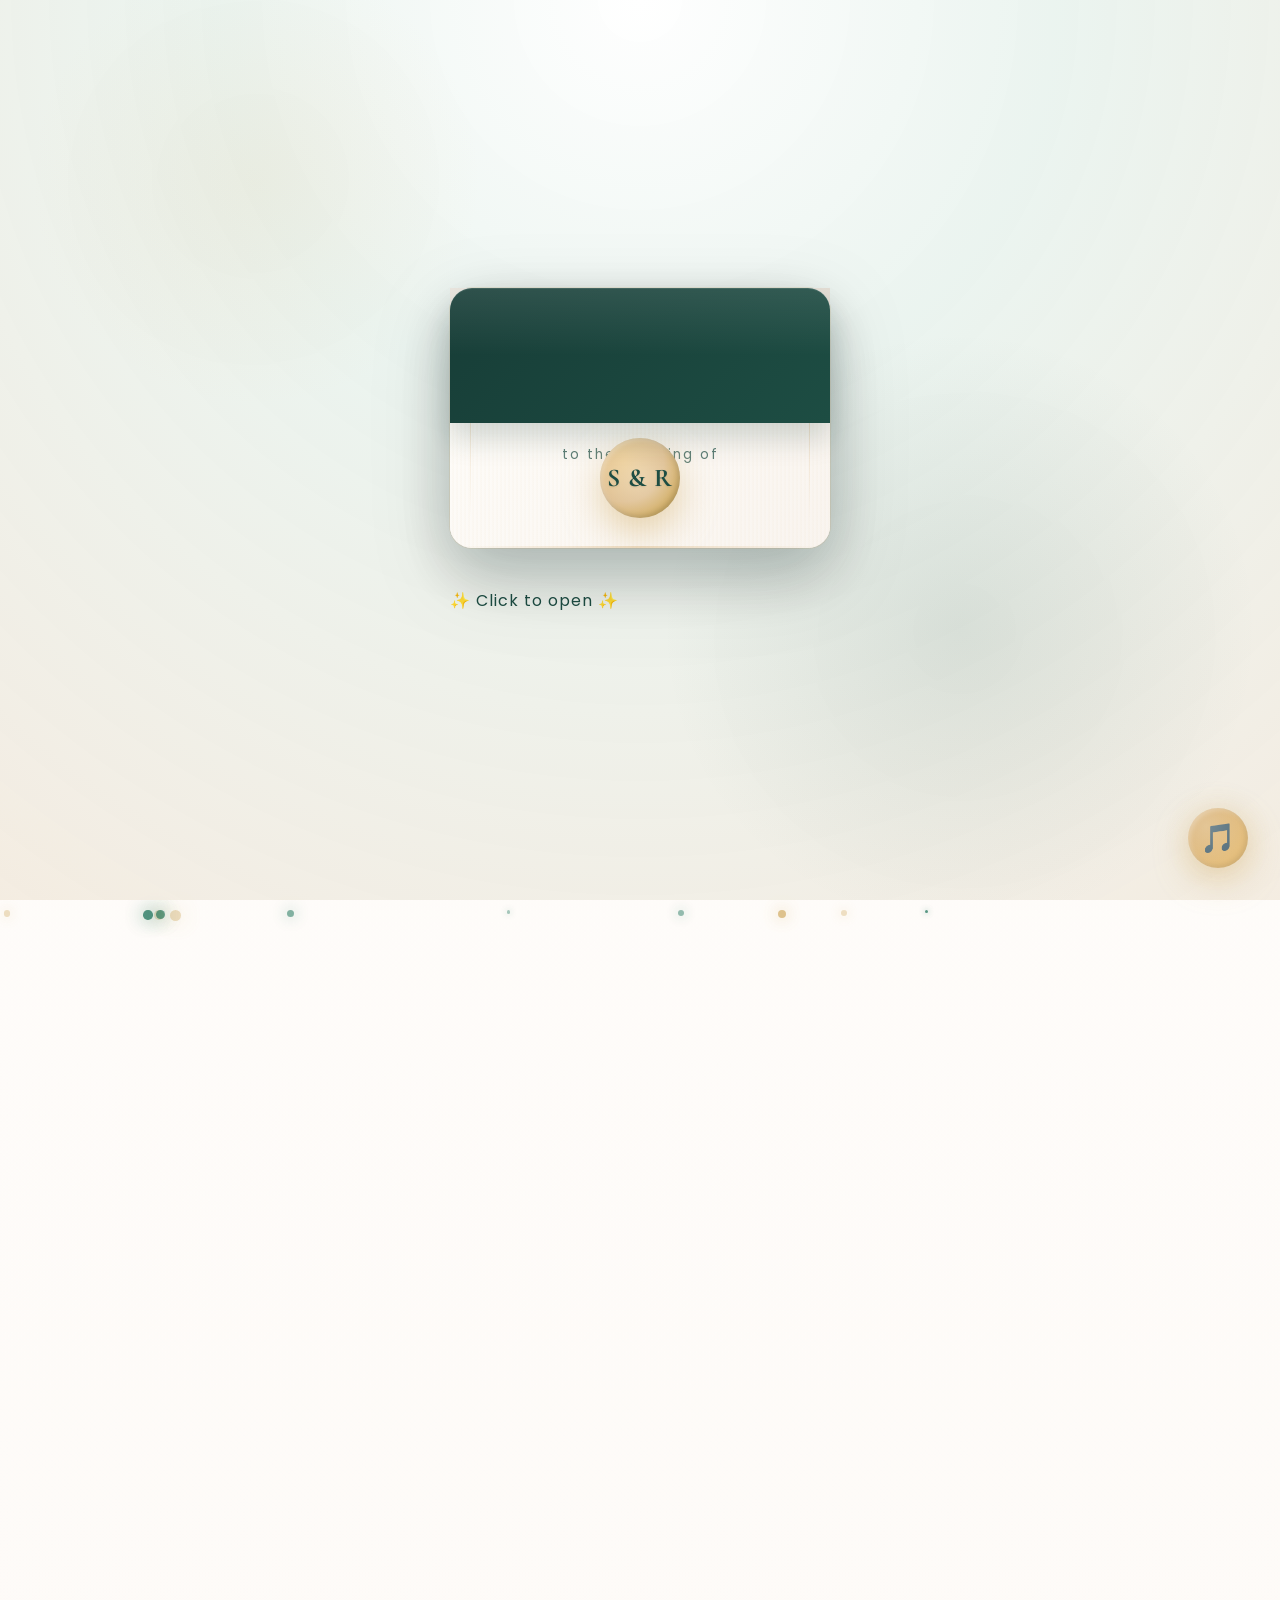
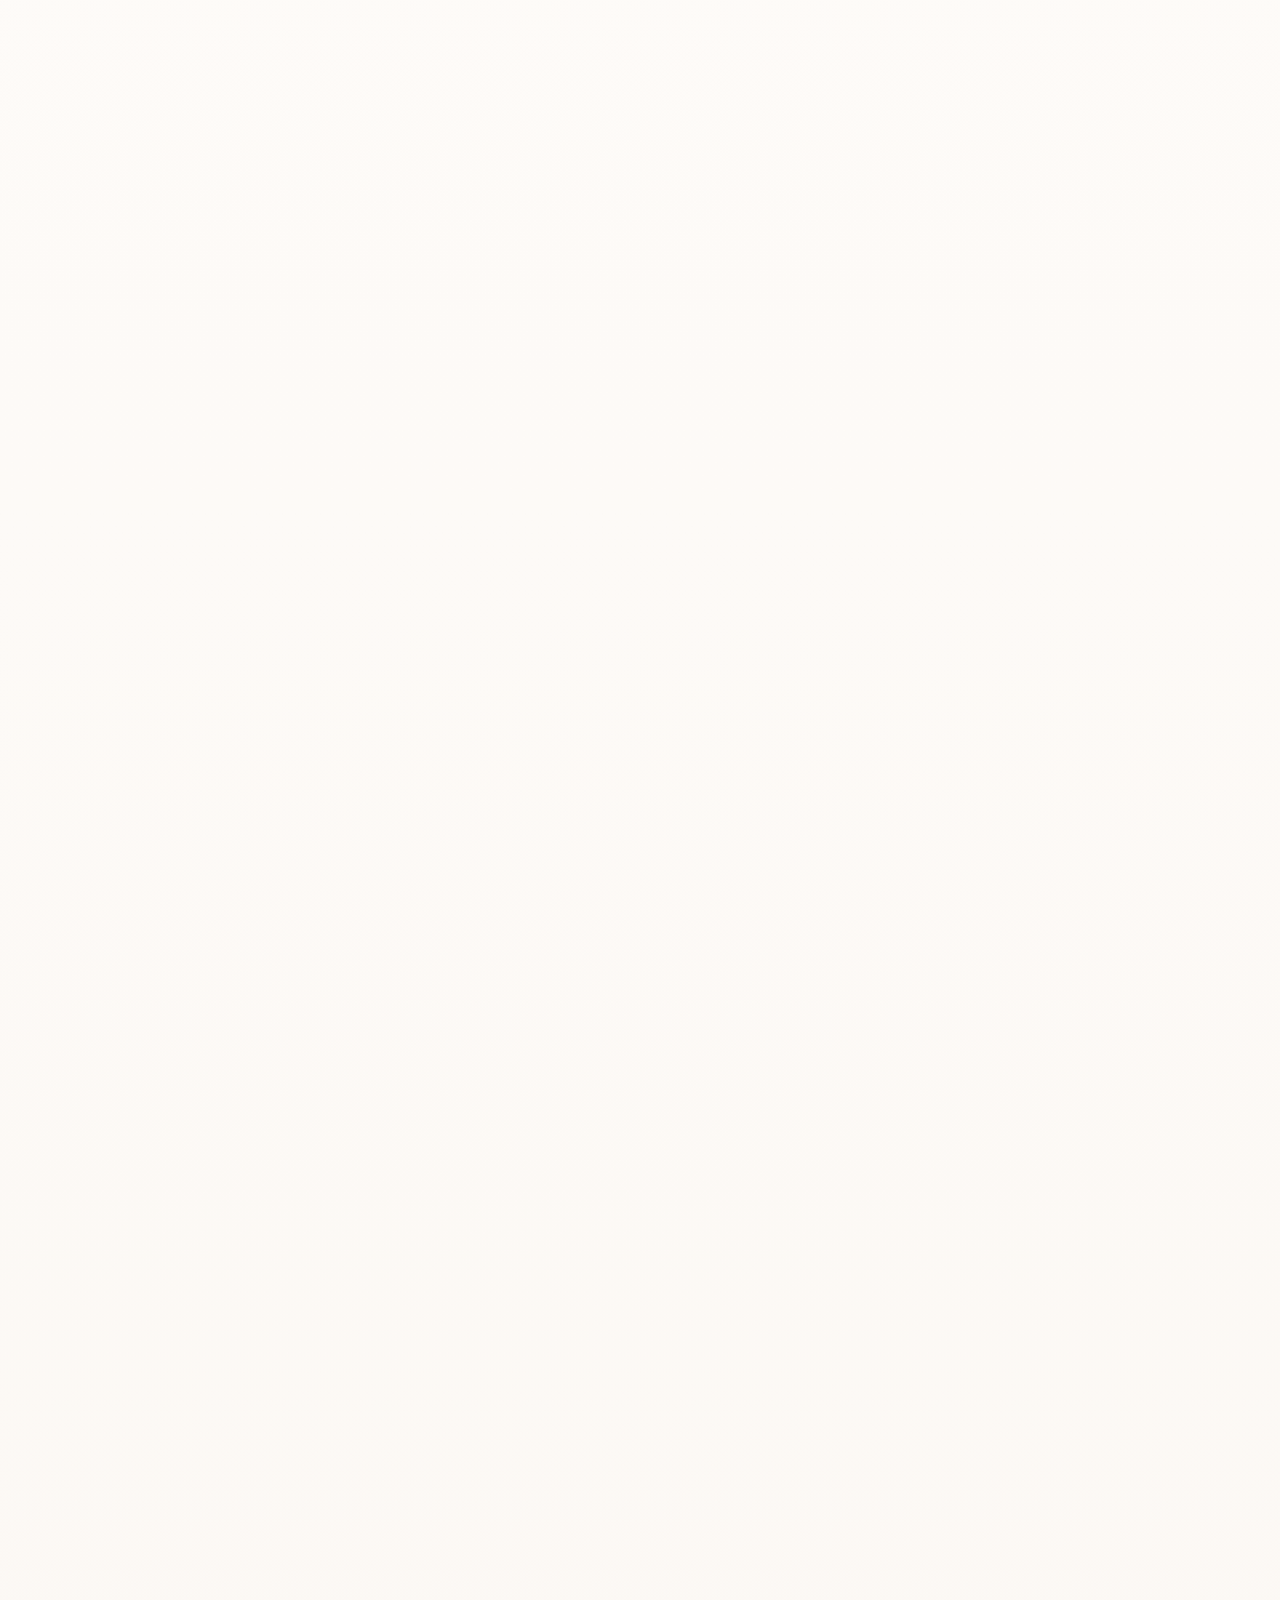
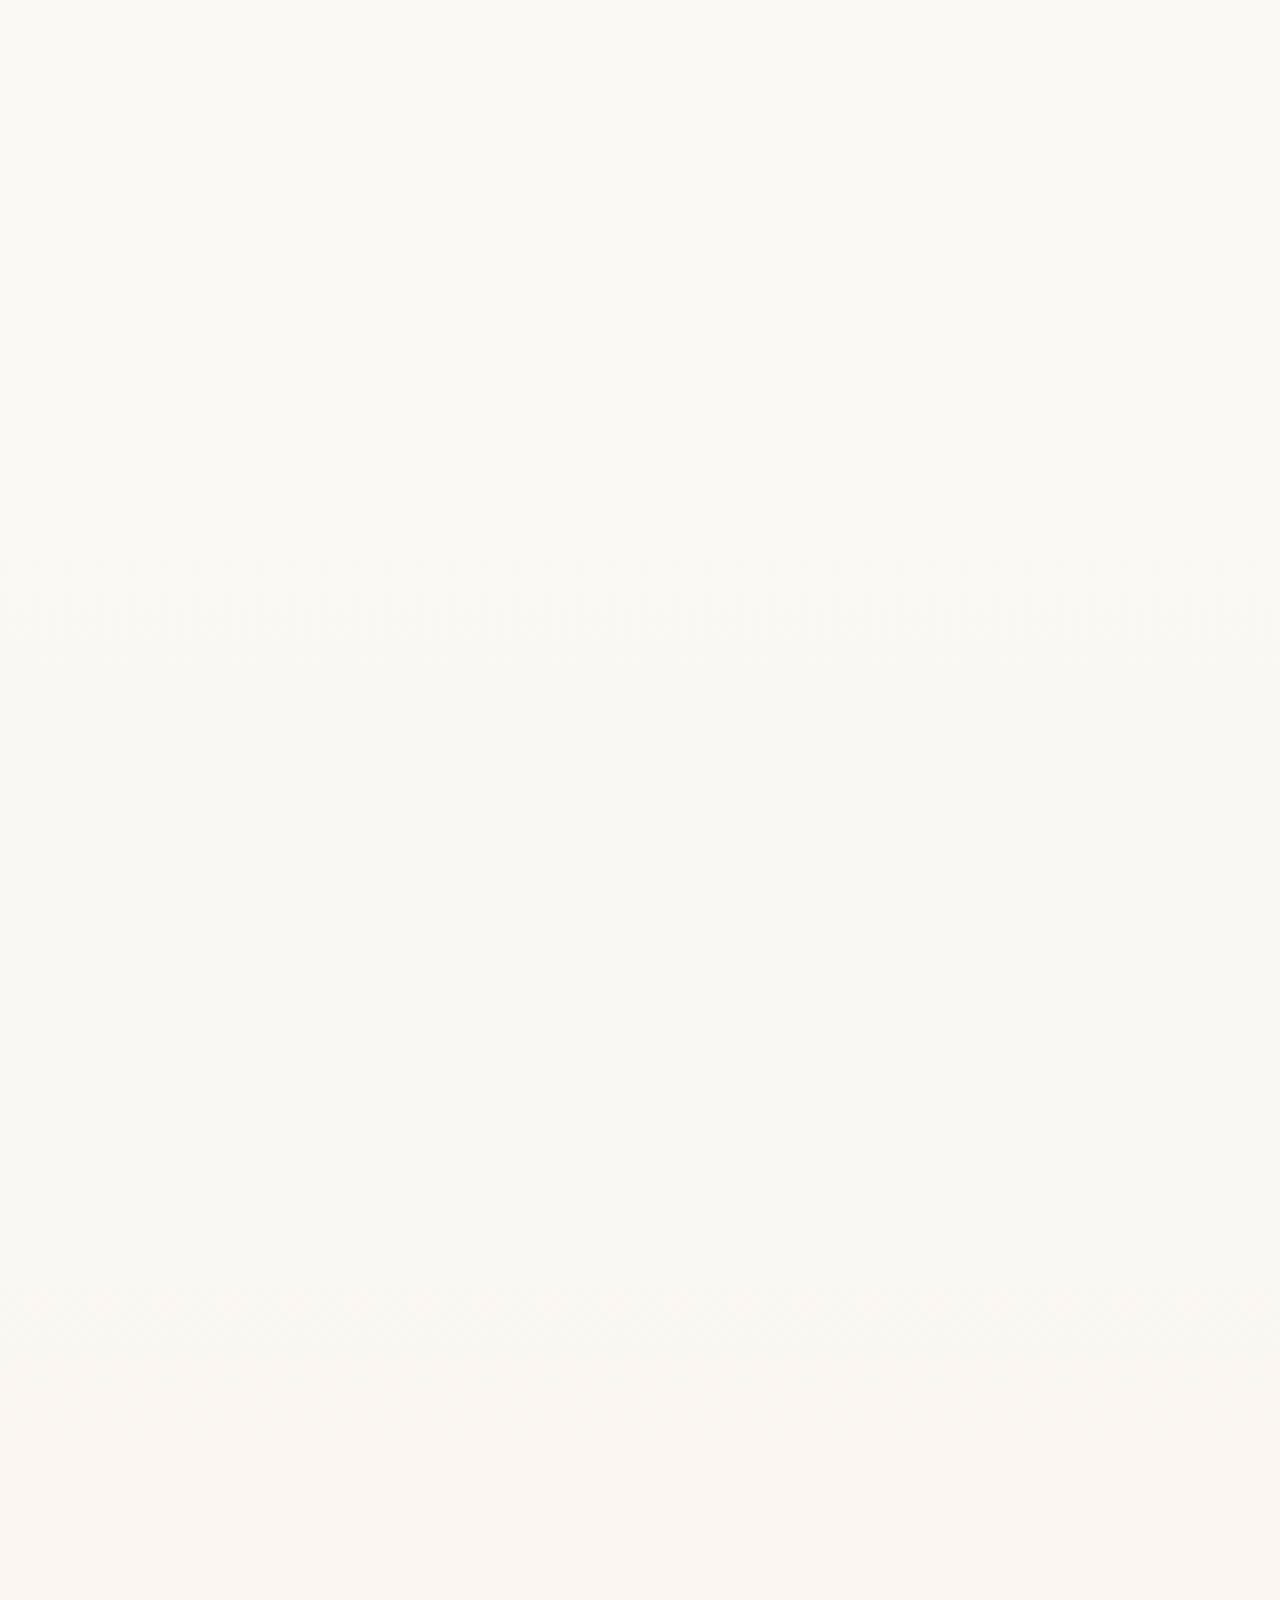
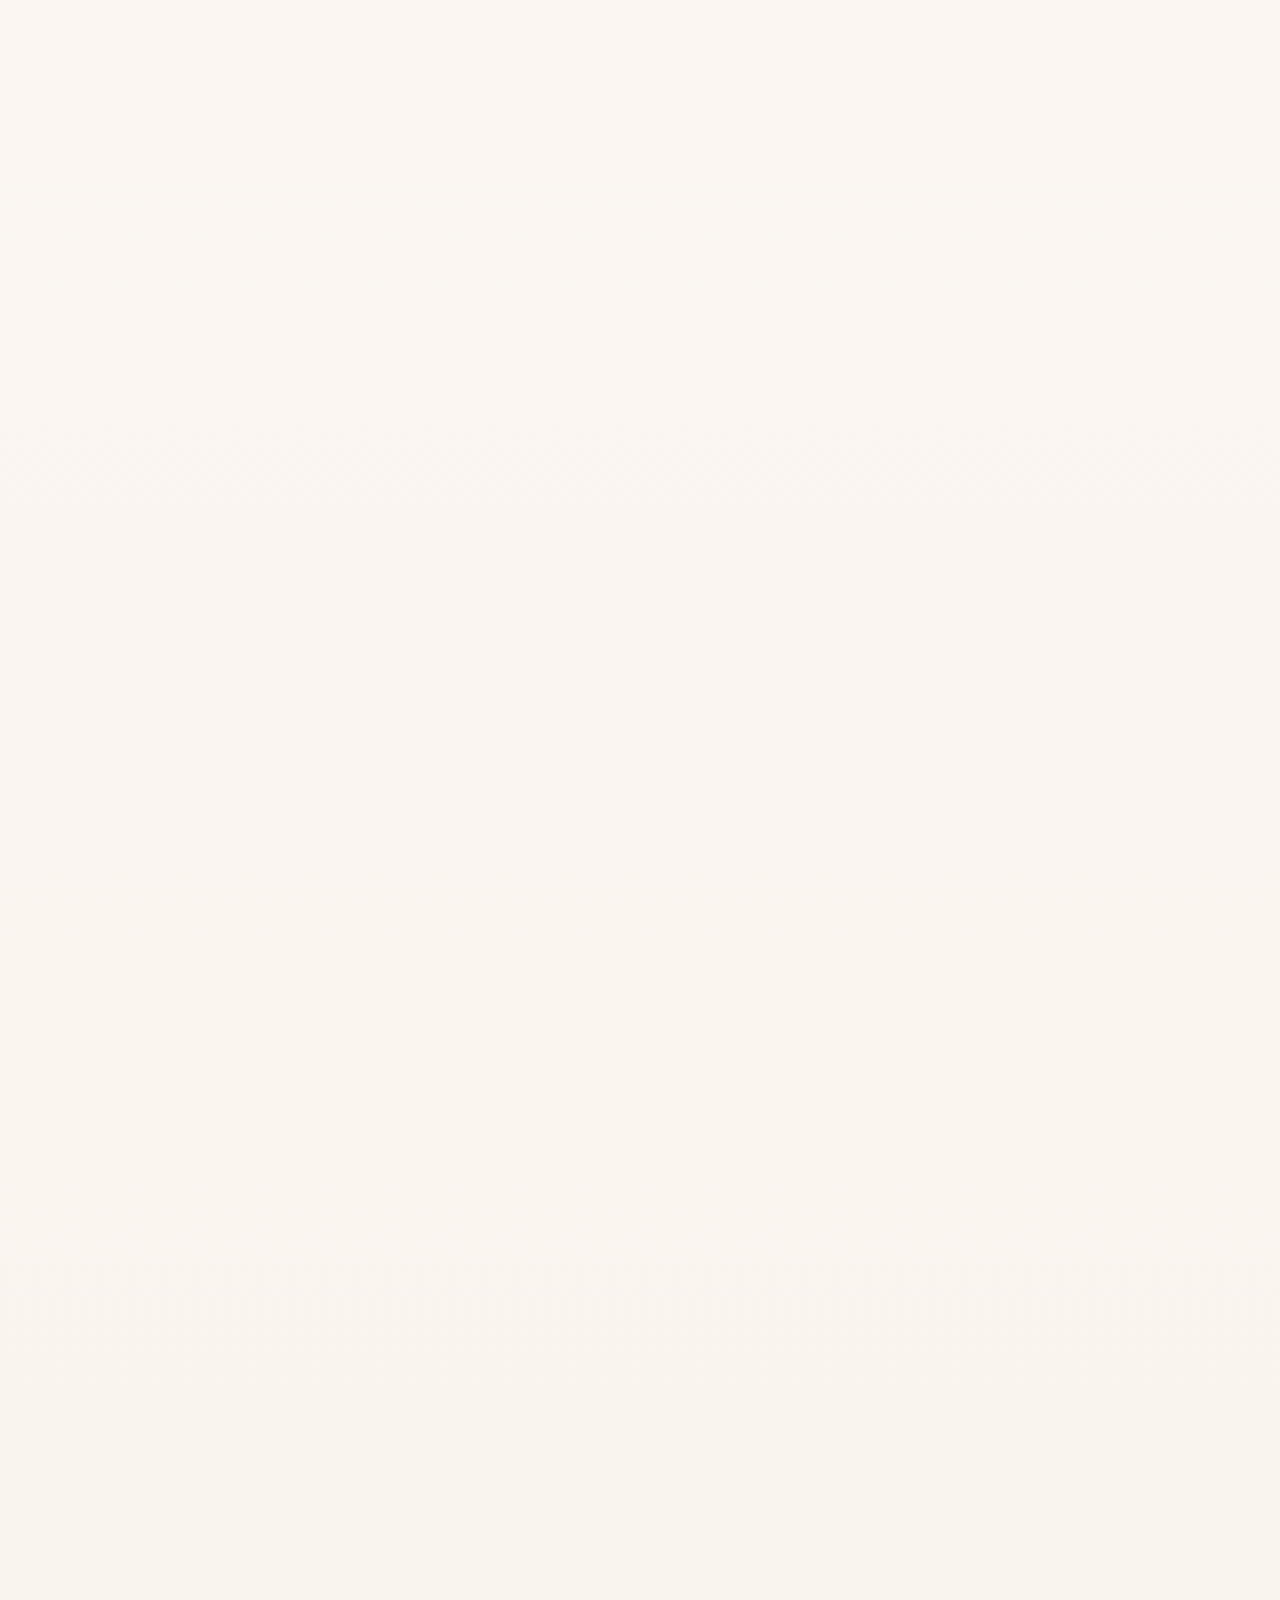
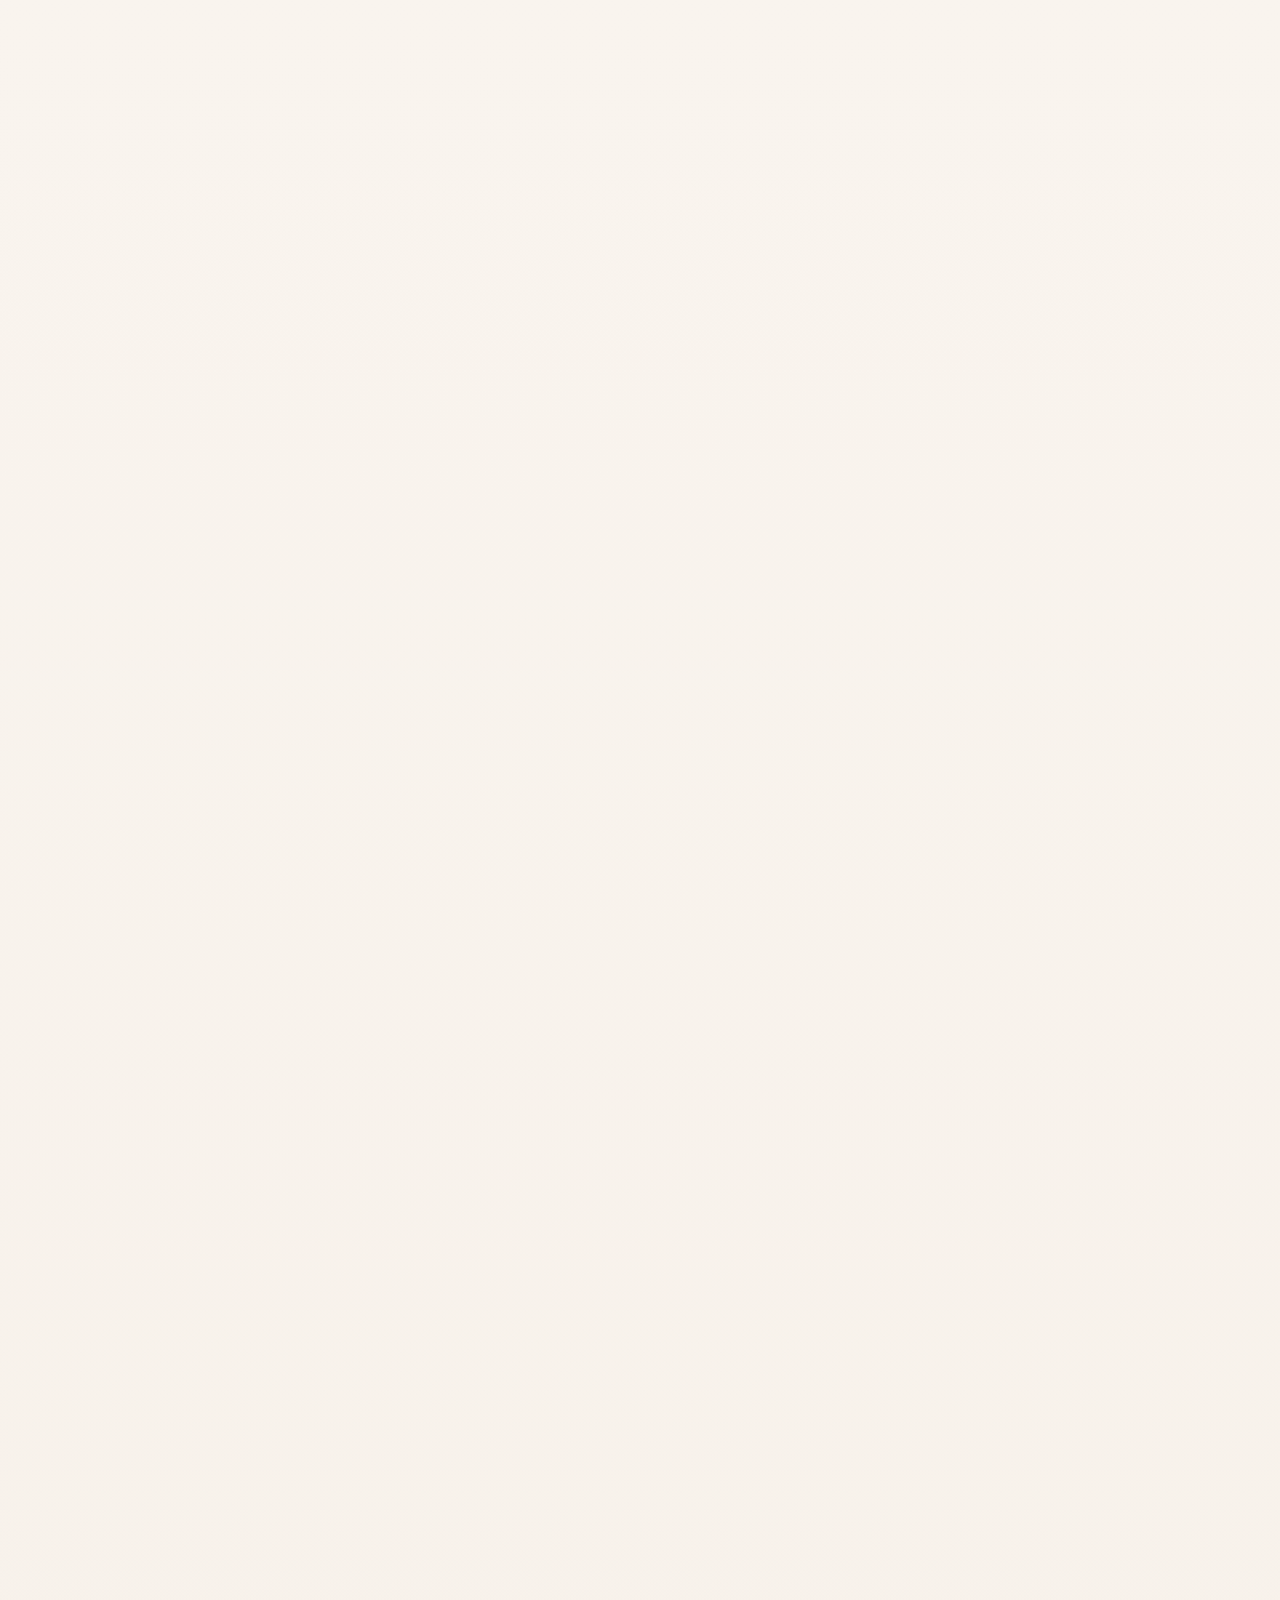
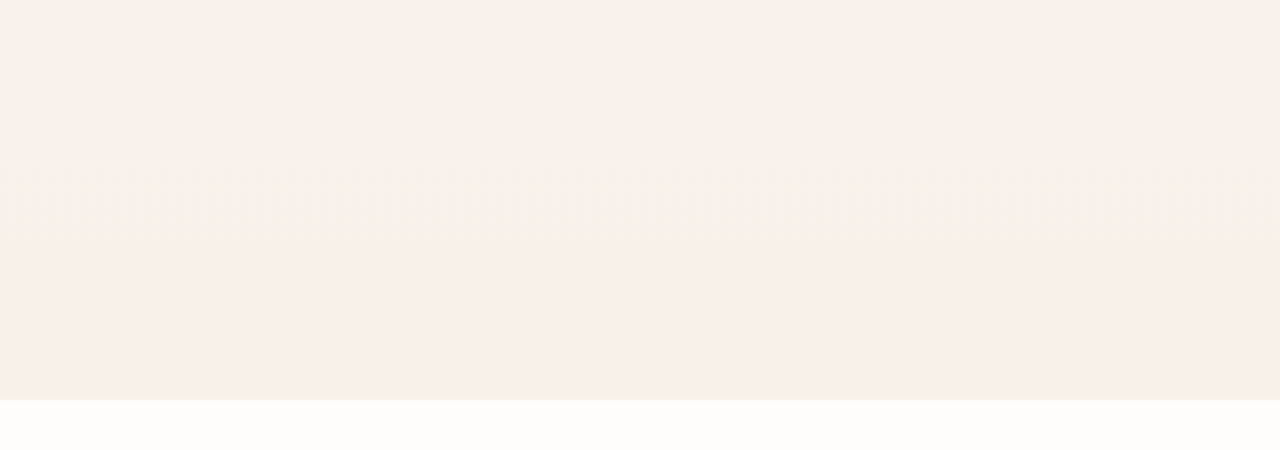
==== commit 04a40b84: "Update index.html" ====
--- a/index.html
+++ b/index.html
@@ -345,7 +345,7 @@
             <h2 class="section-title">RSVP</h2>
             <p class="rsvp-subtitle">Please let us know if you can join us</p>
             
-            <form class="rsvp-form" id="rsvp-form" data-google-form-url="https://forms.gle/LKb8HiRmYdLw7daB7" novalidate>
+            <form class="rsvp-form" id="rsvp-form" action="https://formspree.io/f/xrpgbwjq" method="POST" novalidate>
                 <div class="form-group">
                     <label for="fullname">Full Name *</label>
                     <input type="text" id="fullname" name="fullname" required>
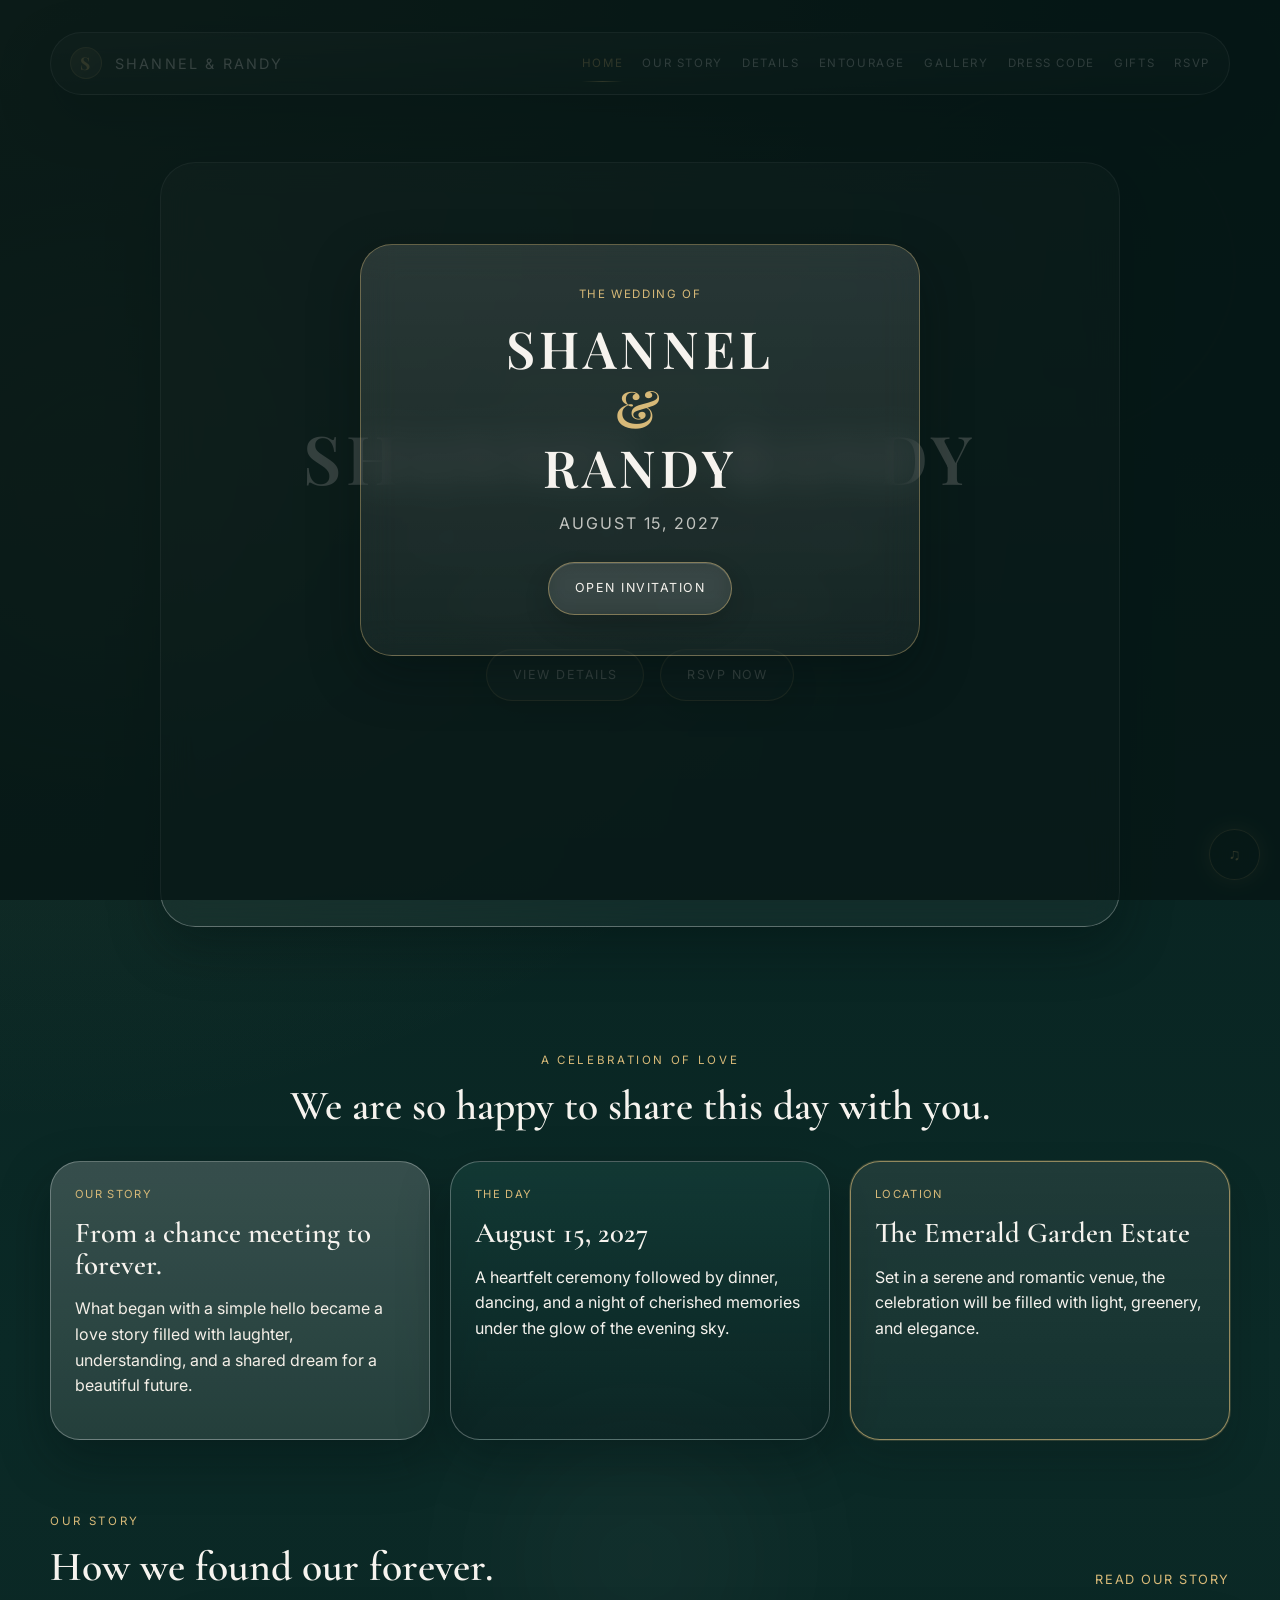
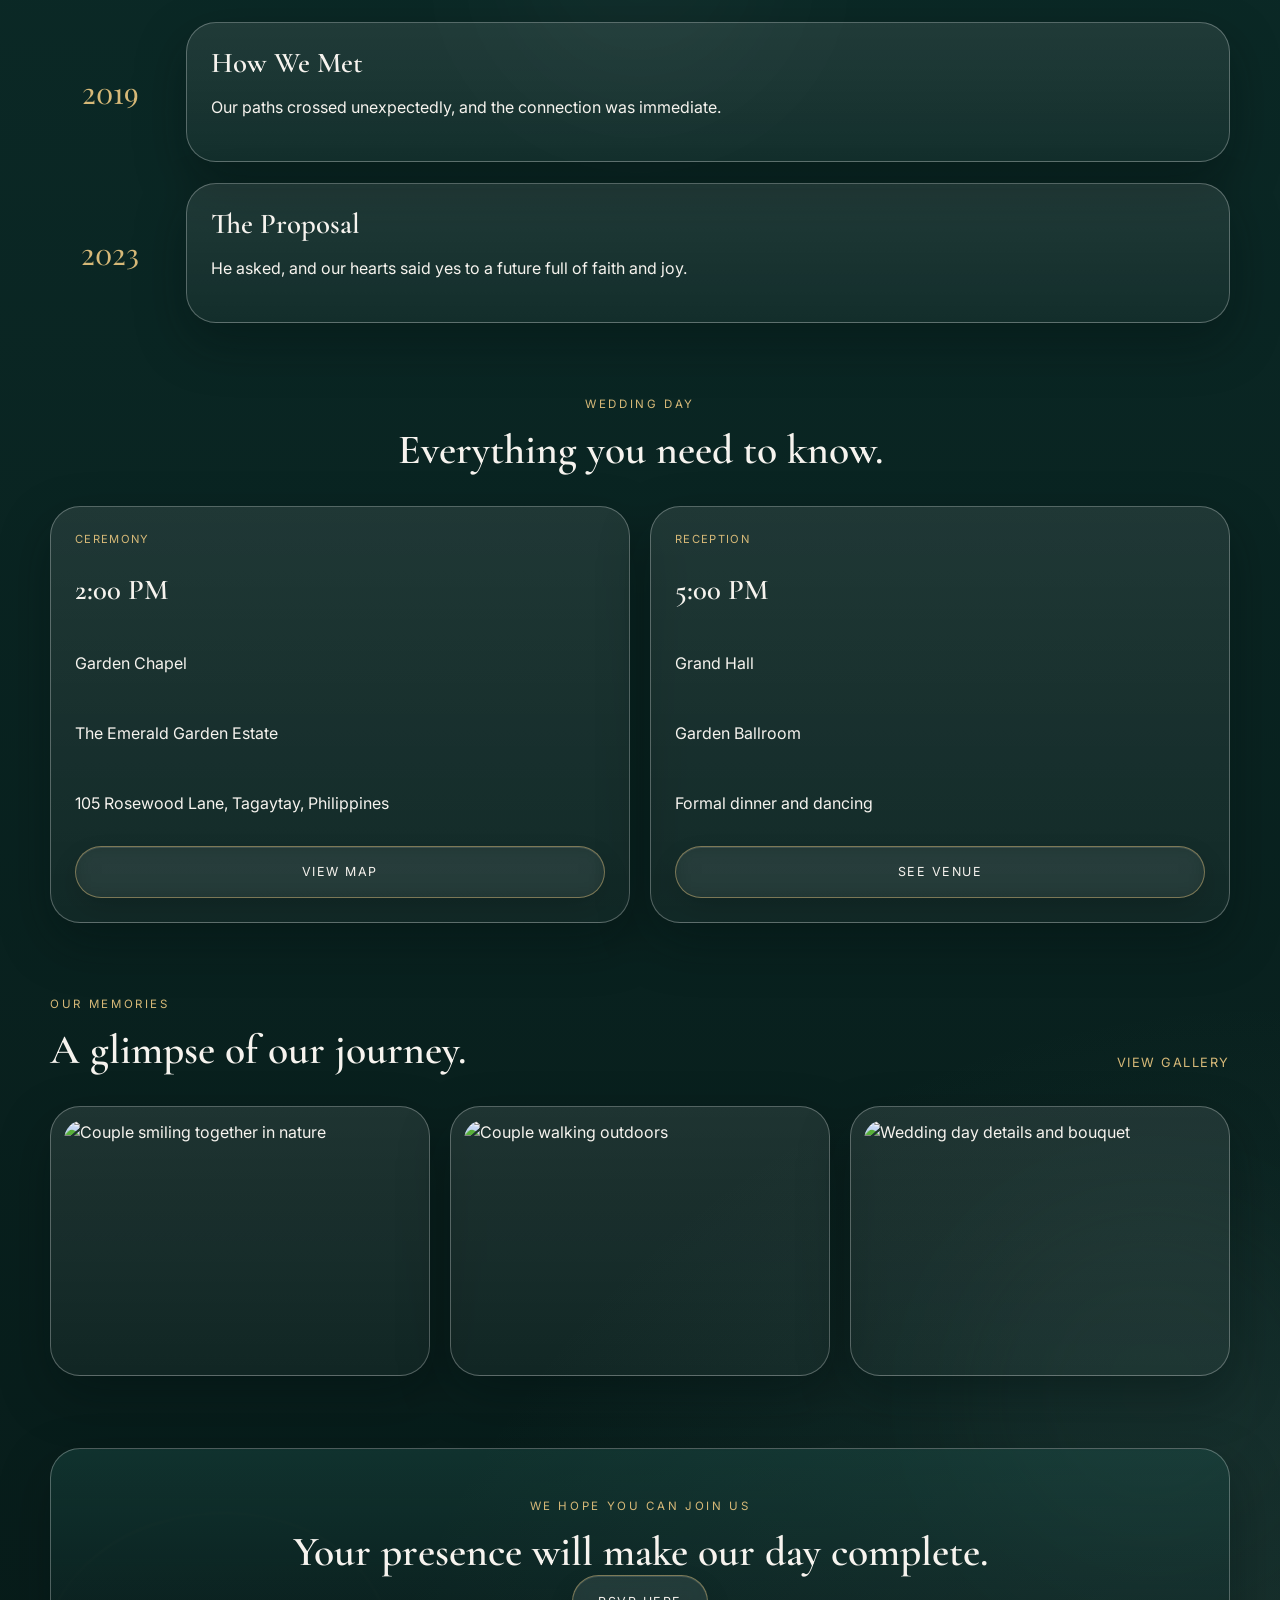
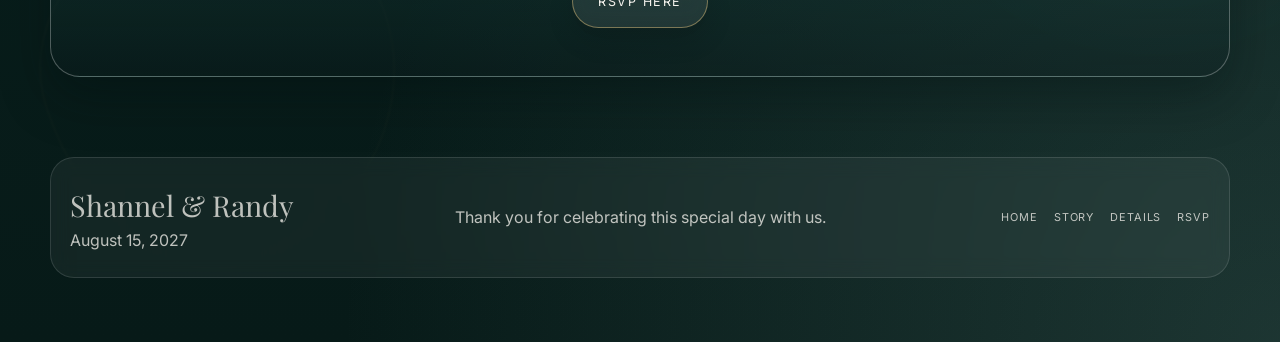
==== commit 185ae38d: "updated" ====
--- a/index.html
+++ b/index.html
@@ -1,414 +1,221 @@
 <!DOCTYPE html>
 <html lang="en">
-<head>
-    <meta charset="UTF-8">
-    <meta name="viewport" content="width=device-width, initial-scale=1.0">
-    <title>Shannel & Randy - Wedding Invitation</title>
-    <link rel="preconnect" href="https://fonts.googleapis.com">
-    <link rel="preconnect" href="https://fonts.gstatic.com" crossorigin>
-    <link href="https://fonts.googleapis.com/css2?family=Cormorant+Garamond:wght@400;600;700&family=Poppins:wght@300;400;500;600&display=swap" rel="stylesheet">
-    <link rel="stylesheet" href="style.css">
-</head>
-<body>
-    <!-- Floating Particles Container -->
-    <div id="particles-container" class="particles-container"></div>
-
-    <!-- Navigation -->
-    <nav class="navbar" id="navbar">
-        <div class="nav-container">
-            <div class="nav-logo">S & R</div>
-            <div class="hamburger" id="hamburger">
-                <span></span>
-                <span></span>
-                <span></span>
-            </div>
-            <ul class="nav-menu" id="nav-menu">
-                <li class="nav-item"><a href="#home" class="nav-link">Home</a></li>
-                <li class="nav-item"><a href="#story" class="nav-link">Our Story</a></li>
-                <li class="nav-item"><a href="#details" class="nav-link">Details</a></li>
-                <li class="nav-item"><a href="#gallery" class="nav-link">Gallery</a></li>
-                <li class="nav-item"><a href="#rsvp" class="nav-link">RSVP</a></li>
-            </ul>
+  <head>
+    <meta charset="UTF-8" />
+    <meta name="viewport" content="width=device-width, initial-scale=1.0" />
+    <title>Shannel & Randy | Wedding Invitation</title>
+    <meta
+      name="description"
+      content="Join us as Shannel and Randy celebrate their wedding day on August 15, 2027."
+    />
+    <link rel="preconnect" href="https://fonts.googleapis.com" />
+    <link rel="preconnect" href="https://fonts.gstatic.com" crossorigin />
+    <link
+      href="https://fonts.googleapis.com/css2?family=Cormorant+Garamond:wght@400;500;600;700&family=Inter:wght@400;500;600;700&family=Playfair+Display:wght@500;600;700&display=swap"
+      rel="stylesheet"
+    />
+    <link rel="stylesheet" href="./css/style.css" />
+  </head>
+  <body class="home-page">
+    <div class="page-shell">
+      <div class="background-orb orb-one"></div>
+      <div class="background-orb orb-two"></div>
+      <div class="background-orb orb-three"></div>
+      <div class="botanical botanical-one"></div>
+      <div class="botanical botanical-two"></div>
+
+      <div class="invitation-overlay" id="invitationOverlay" aria-live="polite">
+        <div class="invitation-card reveal scale-in">
+          <div class="invitation-badge">The Wedding of</div>
+          <h1 class="invitation-names">
+            <span>Shannel</span>
+            <span class="ampersand">&amp;</span>
+            <span>Randy</span>
+          </h1>
+          <p class="invitation-date">August 15, 2027</p>
+          <button class="button button-primary" id="openInvitationBtn" type="button">
+            Open Invitation
+          </button>
         </div>
-    </nav>
-
-    <!-- Envelope Intro Section -->
-    <section class="envelope-section" id="envelope-section">
-        <div class="envelope-container">
-            <div class="envelope" id="envelope">
-                <!-- Back of envelope -->
-                <div class="envelope-back">
-                    <div class="envelope-back-flap-left"></div>
-                    <div class="envelope-back-flap-right"></div>
-                </div>
-
-                <!-- Main envelope body -->
-                <div class="envelope-body-3d">
-                    <!-- Front face -->
-                    <div class="envelope-front-face">
-                        <div class="envelope-border-top"></div>
-                        <div class="envelope-border-bottom"></div>
-                        <div class="envelope-decoration-vertical-left"></div>
-                        <div class="envelope-decoration-vertical-right"></div>
-
-                        <!-- Wax seal -->
-                        <div class="wax-seal" id="wax-seal">
-                            <div class="seal-shine"></div>
-                            <div class="seal-inner">S & R</div>
-                        </div>
-
-                        <!-- Text -->
-                        <p class="envelope-heading">You Are Invited</p>
-                        <div class="envelope-divider-line"></div>
-                        <p class="envelope-subtext">to the wedding of</p>
-                    </div>
-                </div>
-
-                <!-- Flap -->
-                <div class="envelope-flap" id="envelope-flap">
-                    <div class="flap-shine"></div>
-                </div>
-
-                <!-- Inside card (appears after opening) -->
-                <div class="inside-card" id="inside-card">
-                    <div class="card-shine"></div>
-                    <p class="card-text">Shannel & Randy</p>
-                </div>
-            </div>
-
-            <!-- Tap instruction -->
-            <p class="envelope-tap-text" id="envelope-tap-text">✨ Click to open ✨</p>
+      </div>
+
+      <header class="site-header">
+        <nav class="nav glass-panel" aria-label="Main navigation">
+          <a class="brand" href="./index.html" aria-label="Shannel and Randy home">
+            <span class="brand-mark">S</span>
+            <span>Shannel &amp; Randy</span>
+          </a>
+
+          <button
+            class="nav-toggle"
+            type="button"
+            aria-expanded="false"
+            aria-controls="mobileNav"
+            aria-label="Open menu"
+          >
+            <span></span>
+            <span></span>
+            <span></span>
+          </button>
+
+          <div class="nav-menu" id="mobileNav">
+            <a class="nav-link active" href="./index.html">Home</a>
+            <a class="nav-link" href="./story.html">Our Story</a>
+            <a class="nav-link" href="./details.html">Details</a>
+            <a class="nav-link" href="./entourage.html">Entourage</a>
+            <a class="nav-link" href="./gallery.html">Gallery</a>
+            <a class="nav-link" href="./dress-code.html">Dress Code</a>
+            <a class="nav-link" href="./gifts.html">Gifts</a>
+            <a class="nav-link" href="./rsvp.html">RSVP</a>
+          </div>
+        </nav>
+      </header>
+
+      <main class="site-main">
+        <section class="hero-section">
+          <div class="hero-frame glass-panel reveal fade-up">
+            <div class="hero-content">
+              <p class="eyebrow reveal text-reveal">Together with their families</p>
+              <h1 class="hero-names reveal text-reveal">
+                <span>Shannel</span>
+                <span class="hero-ampersand">&amp;</span>
+                <span>Randy</span>
+              </h1>
+              <p class="hero-subtitle reveal fade-up typewriter" data-text="Invite you to celebrate their joyful union"></p>
+              <div class="hero-meta reveal fade-up">
+                <span>August 15, 2027</span>
+                <span class="divider">•</span>
+                <span>Saturday, 2:00 PM</span>
+              </div>
+              <div class="hero-actions reveal fade-up">
+                <a class="button button-primary" href="./details.html">View Details</a>
+                <a class="button button-secondary" href="./rsvp.html">RSVP Now</a>
+              </div>
+            </div>
+          </div>
+        </section>
+
+        <section class="intro-section section-shell reveal fade-up">
+          <div class="section-heading">
+            <p class="eyebrow">A celebration of love</p>
+            <h2>We are so happy to share this day with you.</h2>
+          </div>
+          <div class="info-grid three-up">
+            <article class="glass-card ivory-card reveal fade-up">
+              <p class="card-kicker">Our Story</p>
+              <h3>From a chance meeting to forever.</h3>
+              <p>What began with a simple hello became a love story filled with laughter, understanding, and a shared dream for a beautiful future.</p>
+            </article>
+            <article class="glass-card emerald-card reveal fade-up">
+              <p class="card-kicker">The Day</p>
+              <h3>August 15, 2027</h3>
+              <p>A heartfelt ceremony followed by dinner, dancing, and a night of cherished memories under the glow of the evening sky.</p>
+            </article>
+            <article class="glass-card gold-outline-card reveal fade-up">
+              <p class="card-kicker">Location</p>
+              <h3>The Emerald Garden Estate</h3>
+              <p>Set in a serene and romantic venue, the celebration will be filled with light, greenery, and elegance.</p>
+            </article>
+          </div>
+        </section>
+
+        <section class="story-preview section-shell reveal fade-up">
+          <div class="section-heading split-heading">
+            <div>
+              <p class="eyebrow">Our story</p>
+              <h2>How we found our forever.</h2>
+            </div>
+            <a class="text-link" href="./story.html">Read our story</a>
+          </div>
+
+          <div class="timeline-preview">
+            <article class="timeline-item reveal fade-left">
+              <span class="timeline-year">2019</span>
+              <div class="timeline-content glass-card">
+                <h3>How We Met</h3>
+                <p>Our paths crossed unexpectedly, and the connection was immediate.</p>
+              </div>
+            </article>
+            <article class="timeline-item reveal fade-right">
+              <span class="timeline-year">2023</span>
+              <div class="timeline-content glass-card">
+                <h3>The Proposal</h3>
+                <p>He asked, and our hearts said yes to a future full of faith and joy.</p>
+              </div>
+            </article>
+          </div>
+        </section>
+
+        <section class="details-preview section-shell reveal fade-up">
+          <div class="section-heading">
+            <p class="eyebrow">Wedding Day</p>
+            <h2>Everything you need to know.</h2>
+          </div>
+          <div class="details-layout">
+            <div class="detail-panel glass-card reveal fade-left">
+              <p class="card-kicker">Ceremony</p>
+              <h3>2:00 PM</h3>
+              <p>Garden Chapel</p>
+              <p>The Emerald Garden Estate</p>
+              <p>105 Rosewood Lane, Tagaytay, Philippines</p>
+              <a class="button button-secondary" href="./location.html">View Map</a>
+            </div>
+            <div class="detail-panel glass-card reveal fade-right">
+              <p class="card-kicker">Reception</p>
+              <h3>5:00 PM</h3>
+              <p>Grand Hall</p>
+              <p>Garden Ballroom</p>
+              <p>Formal dinner and dancing</p>
+              <a class="button button-secondary" href="./location.html">See Venue</a>
+            </div>
+          </div>
+        </section>
+
+        <section class="gallery-preview section-shell reveal fade-up">
+          <div class="section-heading split-heading">
+            <div>
+              <p class="eyebrow">Our memories</p>
+              <h2>A glimpse of our journey.</h2>
+            </div>
+            <a class="text-link" href="./gallery.html">View gallery</a>
+          </div>
+          <div class="gallery-compact">
+            <div class="gallery-image glass-card"><img loading="lazy" src="https://images.unsplash.com/photo-1520854221256-17451cc331bf?auto=format&fit=crop&w=900&q=80" alt="Couple smiling together in nature" /></div>
+            <div class="gallery-image glass-card"><img loading="lazy" src="https://images.unsplash.com/photo-1519741497674-611481863552?auto=format&fit=crop&w=900&q=80" alt="Couple walking outdoors" /></div>
+            <div class="gallery-image glass-card"><img loading="lazy" src="https://images.unsplash.com/photo-1522673607200-164d1b6ce486?auto=format&fit=crop&w=900&q=80" alt="Wedding day details and bouquet" /></div>
+          </div>
+        </section>
+
+        <section class="cta-section section-shell reveal fade-up">
+          <div class="cta-card glass-card emerald-card">
+            <p class="eyebrow">We hope you can join us</p>
+            <h2>Your presence will make our day complete.</h2>
+            <a class="button button-primary" href="./rsvp.html">RSVP Here</a>
+          </div>
+        </section>
+      </main>
+
+      <footer class="site-footer">
+        <div class="footer-inner">
+          <div>
+            <p class="footer-title">Shannel &amp; Randy</p>
+            <p>August 15, 2027</p>
+          </div>
+          <p class="footer-note">Thank you for celebrating this special day with us.</p>
+          <div class="footer-nav">
+            <a href="./index.html">Home</a>
+            <a href="./story.html">Story</a>
+            <a href="./details.html">Details</a>
+            <a href="./rsvp.html">RSVP</a>
+          </div>
         </div>
-
-        <!-- Decorative Elements -->
-        <div class="decoration-top-left"></div>
-        <div class="decoration-top-right"></div>
-        <div class="decoration-bottom-left"></div>
-        <div class="decoration-bottom-right"></div>
-    </section>
-
-    <!-- Main Content (Hidden until envelope opens) -->
-    <div class="main-content" id="main-content">
-        <!-- Hero Section -->
-        <section class="hero" id="home">
-            <div class="hero-content">
-                <h1 class="couple-name">
-                    <span class="name-item" data-animate>Shannel</span>
-                    <span class="ampersand">&</span>
-                    <span class="name-item" data-animate>Randy</span>
-                </h1>
-                
-                <div class="decorative-divider gold"></div>
-                
-                <p class="hero-subtitle">Together with their families</p>
-                <p class="hero-text">We joyfully invite you to celebrate our wedding</p>
-                
-                <p class="wedding-date">December 20, 2026</p>
-                
-                <div class="decorative-divider gold"></div>
-            </div>
-        </section>
-
-        <!-- Couple Section -->
-        <section class="couple-section" id="couple">
-            <h2 class="section-title">The Happy Couple</h2>
-            <p class="section-subtitle">Two hearts, one beautiful journey.</p>
-            
-            <div class="couple-container">
-                <div class="couple-card" data-animate="slide-left">
-                    <div class="couple-image-frame">
-                        <img src="https://images.unsplash.com/photo-1494992413253-8c991b2419cc?w=400&h=400&fit=crop" alt="Bride">
-                    </div>
-                    <h3>Shannel</h3>
-                    <p>Bride</p>
-                </div>
-                
-                <div class="couple-card" data-animate="slide-right">
-                    <div class="couple-image-frame">
-                        <img src="https://images.unsplash.com/photo-1507003211169-0a1dd7228f2d?w=400&h=400&fit=crop" alt="Groom">
-                    </div>
-                    <h3>Randy</h3>
-                    <p>Groom</p>
-                </div>
-            </div>
-        </section>
-
-        <!-- Our Story Section -->
-        <section class="story-section" id="story">
-            <h2 class="section-title">Our Story</h2>
-            
-            <div class="timeline">
-                <div class="timeline-item" data-animate="fade-in">
-                    <div class="timeline-marker">
-                        <div class="marker-dot"></div>
-                    </div>
-                    <div class="timeline-content">
-                        <h3>How We Met</h3>
-                        <p>It was a beautiful spring evening when our eyes first met across a crowded coffee shop. Time seemed to stop, and in that moment, we knew something magical was beginning.</p>
-                    </div>
-                </div>
-
-                <div class="timeline-item" data-animate="fade-in">
-                    <div class="timeline-marker">
-                        <div class="marker-dot"></div>
-                    </div>
-                    <div class="timeline-content">
-                        <h3>The First Date</h3>
-                        <p>Our first date was at the Emerald Garden, where we walked through flower-lined pathways, talking and laughing until the sun set. We both knew we'd found something special.</p>
-                    </div>
-                </div>
-
-                <div class="timeline-item" data-animate="fade-in">
-                    <div class="timeline-marker">
-                        <div class="marker-dot"></div>
-                    </div>
-                    <div class="timeline-content">
-                        <h3>The Proposal</h3>
-                        <p>Under the starlit sky at the very same garden where we had our first date, Randy took a knee and asked Shannel to spend forever with him. Through tears of joy, she said yes.</p>
-                    </div>
-                </div>
-
-                <div class="timeline-item" data-animate="fade-in">
-                    <div class="timeline-marker">
-                        <div class="marker-dot"></div>
-                    </div>
-                    <div class="timeline-content">
-                        <h3>The Beginning of Forever</h3>
-                        <p>And now, we celebrate the beginning of our forever. We're excited to share this beautiful moment with all the people we love most in the world.</p>
-                    </div>
-                </div>
-            </div>
-        </section>
-
-        <!-- Countdown Timer Section -->
-        <section class="countdown-section" id="countdown">
-            <h2 class="countdown-title">Counting Down to Forever</h2>
-            <div class="countdown-timer">
-                <div class="countdown-item">
-                    <span class="countdown-number" id="days">00</span>
-                    <span class="countdown-label">Days</span>
-                </div>
-                <span class="countdown-divider">:</span>
-                <div class="countdown-item">
-                    <span class="countdown-number" id="hours">00</span>
-                    <span class="countdown-label">Hours</span>
-                </div>
-                <span class="countdown-divider">:</span>
-                <div class="countdown-item">
-                    <span class="countdown-number" id="minutes">00</span>
-                    <span class="countdown-label">Minutes</span>
-                </div>
-                <span class="countdown-divider">:</span>
-                <div class="countdown-item">
-                    <span class="countdown-number" id="seconds">00</span>
-                    <span class="countdown-label">Seconds</span>
-                </div>
-            </div>
-            <p class="countdown-message" id="countdown-message"></p>
-        </section>
-
-        <!-- Wedding Details Section -->
-        <section class="details-section" id="details">
-            <h2 class="section-title">Wedding Details</h2>
-            
-            <div class="details-container">
-                <div class="detail-card" data-animate="fade-in">
-                    <div class="detail-icon">⚜</div>
-                    <h3>Ceremony</h3>
-                    <div class="detail-info">
-                        <p><strong>📅 Date:</strong> December 20, 2026</p>
-                        <p><strong>⏰ Time:</strong> 10:00 AM</p>
-                        <p><strong>📍 Venue:</strong> The Emerald Garden</p>
-                    </div>
-                    <button class="location-btn" onclick="showMap('ceremony')">View Location</button>
-                </div>
-
-                <div class="detail-card" data-animate="fade-in">
-                    <div class="detail-icon">🎉</div>
-                    <h3>Reception</h3>
-                    <div class="detail-info">
-                        <p><strong>📅 Date:</strong> December 20, 2026</p>
-                        <p><strong>⏰ Time:</strong> 12:30 PM</p>
-                        <p><strong>📍 Venue:</strong> The Emerald Ballroom</p>
-                    </div>
-                    <button class="location-btn" onclick="showMap('reception')">View Location</button>
-                </div>
-            </div>
-        </section>
-
-        <!-- Photo Gallery Section -->
-        <section class="gallery-section" id="gallery">
-            <h2 class="section-title">Gallery</h2>
-            
-            <div class="gallery-grid">
-                <div class="gallery-item" data-animate="fade-in">
-                    <img src="https://images.unsplash.com/photo-1519741497674-611481863552?w=500&h=500&fit=crop" alt="Wedding Gallery 1">
-                </div>
-                <div class="gallery-item" data-animate="fade-in">
-                    <img src="https://images.unsplash.com/photo-1511578314322-379afb476865?w=500&h=500&fit=crop" alt="Wedding Gallery 2">
-                </div>
-                <div class="gallery-item" data-animate="fade-in">
-                    <img src="https://images.unsplash.com/photo-1519889335307-7cbf70697ca5?w=500&h=500&fit=crop" alt="Wedding Gallery 3">
-                </div>
-                <div class="gallery-item" data-animate="fade-in">
-                    <img src="https://images.unsplash.com/photo-1537097997356-aad1a285e933?w=500&h=500&fit=crop" alt="Wedding Gallery 4">
-                </div>
-                <div class="gallery-item" data-animate="fade-in">
-                    <img src="https://images.unsplash.com/photo-1502672260266-1c1ef2d93688?w=500&h=500&fit=crop" alt="Wedding Gallery 5">
-                </div>
-                <div class="gallery-item" data-animate="fade-in">
-                    <img src="https://images.unsplash.com/photo-1519224556464-b595a5ee3779?w=500&h=500&fit=crop" alt="Wedding Gallery 6">
-                </div>
-            </div>
-        </section>
-
-        <!-- Gallery Lightbox -->
-        <div class="lightbox" id="lightbox">
-            <div class="lightbox-content">
-                <img id="lightbox-image" src="" alt="">
-                <button class="lightbox-close" onclick="closeLightbox()">&times;</button>
-            </div>
-        </div>
-
-        <!-- Wedding Program Section -->
-        <section class="program-section" id="program">
-            <h2 class="section-title">Wedding Program</h2>
-            
-            <div class="program-timeline">
-                <div class="program-item" data-animate="fade-in">
-                    <div class="program-time">09:00 AM</div>
-                    <div class="program-event">Guest Arrival</div>
-                </div>
-
-                <div class="program-item" data-animate="fade-in">
-                    <div class="program-time">10:00 AM</div>
-                    <div class="program-event">Wedding Ceremony</div>
-                </div>
-
-                <div class="program-item" data-animate="fade-in">
-                    <div class="program-time">11:30 AM</div>
-                    <div class="program-event">Photo Session</div>
-                </div>
-
-                <div class="program-item" data-animate="fade-in">
-                    <div class="program-time">12:30 PM</div>
-                    <div class="program-event">Reception Begins</div>
-                </div>
-
-                <div class="program-item" data-animate="fade-in">
-                    <div class="program-time">01:00 PM</div>
-                    <div class="program-event">Lunch Service</div>
-                </div>
-
-                <div class="program-item" data-animate="fade-in">
-                    <div class="program-time">02:00 PM</div>
-                    <div class="program-event">Toast & Speeches</div>
-                </div>
-
-                <div class="program-item" data-animate="fade-in">
-                    <div class="program-time">03:00 PM</div>
-                    <div class="program-event">First Dance</div>
-                </div>
-
-                <div class="program-item" data-animate="fade-in">
-                    <div class="program-time">04:00 PM</div>
-                    <div class="program-event">Celebration & Celebration</div>
-                </div>
-            </div>
-        </section>
-
-        <!-- Dress Code Section -->
-        <section class="dress-code-section" id="dress-code">
-            <h2 class="section-title">Dress Code</h2>
-            <p class="dress-code-title">Elegant Garden Formal</p>
-            
-            <div class="color-swatches">
-                <div class="swatch emerald" title="Emerald Green"></div>
-                <div class="swatch sage" title="Sage Green"></div>
-                <div class="swatch gold" title="Champagne Gold"></div>
-                <div class="swatch cream" title="Cream"></div>
-                <div class="swatch neutral" title="Neutral Tone"></div>
-            </div>
-            
-            <p class="dress-code-description">Suggested colors: Emerald Green, Sage Green, Champagne, Cream, Neutral tones</p>
-        </section>
-
-        <!-- Wedding Message Section -->
-        <section class="message-section" id="message">
-            <div class="message-content">
-                <p class="romantic-quote">"Two souls, one heart, one beautiful beginning."</p>
-            </div>
-        </section>
-
-        <!-- RSVP Section -->
-        <section class="rsvp-section" id="rsvp">
-            <h2 class="section-title">RSVP</h2>
-            <p class="rsvp-subtitle">Please let us know if you can join us</p>
-            
-            <form class="rsvp-form" id="rsvp-form" action="https://formspree.io/f/xrpgbwjq" method="POST" novalidate>
-                <div class="form-group">
-                    <label for="fullname">Full Name *</label>
-                    <input type="text" id="fullname" name="fullname" required>
-                </div>
-
-                <div class="form-group">
-                    <label for="guests">Number of Guests *</label>
-                    <select id="guests" name="guests" required>
-                        <option value="">Select number of guests</option>
-                        <option value="1">1 Guest</option>
-                        <option value="2">2 Guests</option>
-                        <option value="3">3 Guests</option>
-                        <option value="4">4 Guests</option>
-                    </select>
-                </div>
-
-                <div class="form-group radio-group">
-                    <label>Attendance *</label>
-                    <div class="radio-options">
-                        <label class="radio-label">
-                            <input type="radio" name="attendance" value="accept" required>
-                            <span>Joyfully Accept</span>
-                        </label>
-                        <label class="radio-label">
-                            <input type="radio" name="attendance" value="decline" required>
-                            <span>Regretfully Decline</span>
-                        </label>
-                    </div>
-                </div>
-
-                <div class="form-group">
-                    <label for="message">Message (Optional)</label>
-                    <textarea id="message" name="message" rows="4" placeholder="Share your warmest wishes..."></textarea>
-                </div>
-
-                <button type="submit" class="rsvp-btn">Submit RSVP</button>
-            </form>
-
-            <div class="rsvp-confirmation hidden" id="rsvp-confirmation">
-                <p class="confirmation-message">✓ Thank you! We can't wait to celebrate with you.</p>
-            </div>
-        </section>
-
-        <!-- Footer -->
-        <footer class="footer">
-            <h3>James & Emily</h3>
-            <p>"With love and gratitude, we look forward to celebrating this special day with you."</p>
-            <p class="hashtag">#ShannelAndRandy2026 ❤</p>
-        </footer>
+      </footer>
     </div>
 
-    <!-- Music Control Button -->
-    <div class="music-control" id="music-control">
-        <button id="music-btn" class="music-btn" aria-label="Toggle music">
-            <span class="music-icon">🎵</span>
-        </button>
-    </div>
-    <audio id="background-music" src="audio/wedding-music.mp3" loop></audio>
-
-    <!-- Back to Top Button -->
-    <button class="back-to-top" id="back-to-top" aria-label="Back to top">↑</button>
-
-    <!-- Scripts -->
-    <script src="script.js"></script>
-</body>
+    <button class="music-toggle" id="musicToggle" type="button" aria-label="Toggle music">
+      <span class="music-icon">♫</span>
+    </button>
+
+    <script src="./js/script.js"></script>
+  </body>
 </html>
--- a/css/style.css
+++ b/css/style.css
@@ -0,0 +1,1450 @@
+:root {
+  --emerald-dark: #071d1a;
+  --emerald-deep: #0b2d2a;
+  --emerald: #1a4d47;
+  --emerald-soft: #2d6d64;
+  --emerald-light: #74a39a;
+  --sage: #b5c8b8;
+  --sage-strong: #98ab9d;
+  --ivory: #f4efe7;
+  --ivory-deep: #e4ddd0;
+  --champagne: #d9c7a3;
+  --gold: #d7b978;
+  --gold-soft: rgba(215, 185, 120, 0.35);
+  --glass: rgba(255, 255, 255, 0.08);
+  --glass-strong: rgba(255, 255, 255, 0.14);
+  --glass-emerald: rgba(15, 56, 52, 0.38);
+  --glass-border: rgba(255, 255, 255, 0.28);
+  --shadow-soft: 0 20px 50px rgba(2, 15, 13, 0.35);
+  --shadow-gold: 0 0 20px rgba(215, 185, 120, 0.3);
+  --link: #f0e7d3;
+  --text: #f6f3ee;
+  --text-soft: rgba(246, 243, 238, 0.76);
+  --heading: "Cormorant Garamond", serif;
+  --display: "Playfair Display", serif;
+  --body: "Inter", sans-serif;
+  --radius-lg: 30px;
+  --radius-md: 20px;
+  --radius-sm: 14px;
+  --container: min(1180px, calc(100% - 2rem));
+}
+
+* {
+  box-sizing: border-box;
+}
+
+html {
+  scroll-behavior: smooth;
+}
+
+body {
+  margin: 0;
+  font-family: var(--body);
+  background:
+    radial-gradient(circle at top left, rgba(215, 185, 120, 0.14), transparent 30%),
+    radial-gradient(circle at bottom right, rgba(116, 163, 154, 0.2), transparent 25%),
+    linear-gradient(180deg, #051b19 0%, #0b2a27 38%, #071a18 100%);
+  color: var(--text);
+  min-height: 100vh;
+  line-height: 1.6;
+  overflow-x: hidden;
+}
+
+img {
+  max-width: 100%;
+  display: block;
+}
+
+a {
+  color: inherit;
+  text-decoration: none;
+}
+
+button,
+input,
+textarea {
+  font: inherit;
+}
+
+button {
+  cursor: pointer;
+}
+
+.page-shell {
+  position: relative;
+  min-height: 100vh;
+  overflow: hidden;
+}
+
+.background-orb {
+  position: absolute;
+  border-radius: 50%;
+  filter: blur(80px);
+  opacity: 0.34;
+  pointer-events: none;
+  animation: floatOrbs 18s ease-in-out infinite alternate;
+}
+
+.orb-one {
+  width: 26rem;
+  height: 26rem;
+  background: rgba(215, 185, 120, 0.17);
+  top: 8%;
+  left: -8%;
+}
+
+.orb-two {
+  width: 24rem;
+  height: 24rem;
+  background: rgba(116, 163, 154, 0.15);
+  bottom: 10%;
+  right: -5%;
+  animation-delay: 3s;
+}
+
+.orb-three {
+  width: 18rem;
+  height: 18rem;
+  background: rgba(255, 255, 255, 0.1);
+  top: 40%;
+  left: 50%;
+  transform: translateX(-50%);
+  animation-delay: 6s;
+}
+
+.botanical {
+  position: absolute;
+  width: 22rem;
+  height: 22rem;
+  border: 1px solid rgba(215, 185, 120, 0.14);
+  border-radius: 45% 55% 60% 40% / 40% 45% 55% 60%;
+  opacity: 0.35;
+  filter: blur(1px);
+  pointer-events: none;
+}
+
+.botanical-one {
+  top: 6rem;
+  right: 3rem;
+  transform: rotate(18deg);
+}
+
+.botanical-two {
+  bottom: 5rem;
+  left: 3rem;
+  transform: rotate(-18deg);
+}
+
+.site-header {
+  position: sticky;
+  top: 1rem;
+  z-index: 50;
+  width: var(--container);
+  margin: 0 auto;
+  padding-top: 1rem;
+}
+
+.nav {
+  display: flex;
+  align-items: center;
+  justify-content: space-between;
+  position: relative;
+  padding: 0.9rem 1.2rem;
+  border-radius: 999px;
+  background: rgba(14, 40, 39, 0.38);
+  backdrop-filter: blur(18px);
+  -webkit-backdrop-filter: blur(18px);
+  border: 1px solid rgba(215, 185, 120, 0.25);
+  box-shadow: var(--shadow-soft);
+}
+
+.brand {
+  display: inline-flex;
+  align-items: center;
+  gap: 0.8rem;
+  font-size: 0.9rem;
+  letter-spacing: 0.15em;
+  text-transform: uppercase;
+  color: var(--text);
+}
+
+.brand-mark {
+  width: 2rem;
+  height: 2rem;
+  display: inline-grid;
+  place-items: center;
+  border-radius: 50%;
+  background: linear-gradient(135deg, rgba(215, 185, 120, 0.28), rgba(255,255,255,0.09));
+  border: 1px solid rgba(215, 185, 120, 0.4);
+  color: var(--gold);
+  font-family: var(--display);
+  font-size: 1.1rem;
+  font-weight: 700;
+}
+
+.nav-menu {
+  display: flex;
+  align-items: center;
+  justify-content: center;
+  gap: 1.2rem;
+  flex-wrap: wrap;
+}
+
+.nav-link {
+  position: relative;
+  color: rgba(255,255,255,0.82);
+  font-size: 0.72rem;
+  letter-spacing: 0.14em;
+  text-transform: uppercase;
+  padding: 0.3rem 0;
+  transition: color 0.35s ease;
+}
+
+.nav-link::after {
+  content: "";
+  position: absolute;
+  left: 0;
+  bottom: -0.3rem;
+  width: 100%;
+  height: 1px;
+  background: linear-gradient(90deg, transparent, var(--gold), transparent);
+  transform: scaleX(0);
+  transform-origin: center;
+  transition: transform 0.35s ease;
+}
+
+.nav-link:hover,
+.nav-link:focus-visible,
+.nav-link.active {
+  color: var(--gold);
+}
+
+.nav-link:hover::after,
+.nav-link:focus-visible::after,
+.nav-link.active::after {
+  transform: scaleX(1);
+}
+
+.nav-toggle {
+  display: none;
+  width: 3rem;
+  height: 3rem;
+  background: rgba(255,255,255,0.06);
+  border: 1px solid rgba(255,255,255,0.15);
+  border-radius: 50%;
+  position: relative;
+}
+
+.nav-toggle span {
+  display: block;
+  width: 1.2rem;
+  height: 2px;
+  background: var(--text);
+  margin: 0.25rem auto;
+  border-radius: 999px;
+  transition: transform 0.35s ease, opacity 0.35s ease;
+}
+
+.nav-toggle[aria-expanded="true"] span:nth-child(1) {
+  transform: translateY(6px) rotate(45deg);
+}
+
+.nav-toggle[aria-expanded="true"] span:nth-child(2) {
+  opacity: 0;
+}
+
+.nav-toggle[aria-expanded="true"] span:nth-child(3) {
+  transform: translateY(-6px) rotate(-45deg);
+}
+
+.site-main,
+.content-page {
+  width: var(--container);
+  margin: 0 auto;
+  padding-bottom: 4rem;
+}
+
+.section-shell {
+  padding-top: 4.5rem;
+}
+
+.page-hero {
+  padding-top: 8rem;
+  text-align: center;
+}
+
+.section-heading {
+  text-align: center;
+  margin-bottom: 2rem;
+}
+
+.section-heading.split-heading {
+  display: flex;
+  justify-content: space-between;
+  align-items: end;
+  text-align: left;
+  gap: 1rem;
+}
+
+.eyebrow {
+  margin: 0 0 0.9rem;
+  font-size: 0.72rem;
+  letter-spacing: 0.23em;
+  text-transform: uppercase;
+  color: var(--gold);
+}
+
+h1, h2, h3 {
+  margin: 0;
+  color: var(--text);
+  font-family: var(--heading);
+  font-weight: 600;
+  line-height: 1.1;
+}
+
+h1 {
+  font-size: clamp(3rem, 4vw + 1rem, 6rem);
+}
+
+h2 {
+  font-size: clamp(2.1rem, 2vw + 1rem, 3.3rem);
+}
+
+h3 {
+  font-size: clamp(1.6rem, 1vw + 1rem, 2.2rem);
+}
+
+.hero-section {
+  min-height: 100vh;
+  display: grid;
+  place-items: center;
+  padding-top: 2rem;
+  position: relative;
+}
+
+.hero-frame {
+  width: min(100%, 960px);
+  min-height: 85vh;
+  display: grid;
+  place-items: center;
+  text-align: center;
+  background: linear-gradient(135deg, rgba(164, 198, 187, 0.09), rgba(17, 47, 46, 0.3));
+  border: 1px solid rgba(255,255,255,0.12);
+  box-shadow: var(--shadow-soft);
+  border-radius: 2.2rem;
+  padding: clamp(2rem, 4vw, 5rem);
+  position: relative;
+  overflow: hidden;
+}
+
+.hero-frame::before,
+.hero-frame::after,
+.glass-card::before {
+  content: "";
+  position: absolute;
+  inset: 0;
+  background: linear-gradient(120deg, transparent 20%, rgba(255,255,255,0.08), transparent 80%);
+  transform: translateX(-100%);
+  animation: shimmer 12s linear infinite;
+  pointer-events: none;
+}
+
+.hero-content {
+  position: relative;
+  z-index: 1;
+}
+
+.hero-names {
+  display: flex;
+  align-items: center;
+  justify-content: center;
+  gap: 1rem;
+  flex-wrap: wrap;
+  font-family: var(--display);
+  letter-spacing: 0.08em;
+  text-transform: uppercase;
+  margin: 0.6rem 0 1rem;
+}
+
+.hero-names span {
+  display: inline-block;
+  opacity: 0;
+  transform: translateY(1rem);
+  animation: fadeReveal 1s ease forwards;
+}
+
+.hero-ampersand {
+  font-size: clamp(2.2rem, 3vw, 4rem);
+  color: var(--gold);
+}
+
+.hero-names span:nth-child(2) {
+  animation-delay: 0.75s;
+}
+
+.hero-names span:nth-child(1) {
+  animation-delay: 0.3s;
+}
+
+.hero-names span:nth-child(3) {
+  animation-delay: 1.2s;
+}
+
+.hero-subtitle,
+.hero-meta {
+  font-size: 0.95rem;
+  letter-spacing: 0.12em;
+  text-transform: uppercase;
+  color: var(--text-soft);
+}
+
+.typewriter {
+  min-height: 1.4em;
+  display: inline-block;
+  white-space: nowrap;
+  overflow: hidden;
+  border-right: 2px solid rgba(215, 185, 120, 0.85);
+  animation: blinkCaret 0.8s step-end infinite;
+}
+
+.hero-meta {
+  display: flex;
+  justify-content: center;
+  gap: 0.55rem;
+  flex-wrap: wrap;
+  margin-top: 1.2rem;
+}
+
+.divider {
+  color: var(--gold);
+}
+
+.hero-actions {
+  display: flex;
+  justify-content: center;
+  flex-wrap: wrap;
+  gap: 1rem;
+  margin-top: 2rem;
+}
+
+.button {
+  display: inline-flex;
+  align-items: center;
+  justify-content: center;
+  border-radius: 999px;
+  padding: 0.95rem 1.6rem;
+  border: 1px solid rgba(215, 185, 120, 0.5);
+  background: rgba(255,255,255,0.08);
+  color: var(--text);
+  backdrop-filter: blur(10px);
+  -webkit-backdrop-filter: blur(10px);
+  box-shadow: inset 0 1px 0 rgba(255,255,255,0.12), 0 12px 26px rgba(0,0,0,0.15);
+  font-size: 0.78rem;
+  letter-spacing: 0.12em;
+  text-transform: uppercase;
+  transition: transform 0.3s ease, box-shadow 0.3s ease, background 0.3s ease, border-color 0.3s ease;
+}
+
+.button:hover,
+.button:focus-visible {
+  transform: translateY(-2px);
+  box-shadow: inset 0 1px 0 rgba(255,255,255,0.16), 0 16px 30px rgba(215,185,120,0.12);
+  border-color: rgba(215,185,120,0.8);
+}
+
+.button:active {
+  transform: translateY(1px) scale(0.99);
+}
+
+.button-primary {
+  background: linear-gradient(135deg rgba(255,255,255,0.12), rgba(215,185,120,0.18));
+}
+
+.button-secondary {
+  background: rgba(255,255,255,0.04);
+}
+
+.text-link {
+  color: var(--gold);
+  font-size: 0.8rem;
+  letter-spacing: 0.12em;
+  text-transform: uppercase;
+}
+
+.glass-panel,
+.glass-card {
+  position: relative;
+  border: 1px solid var(--glass-border);
+  background: linear-gradient(180deg, rgba(255,255,255,0.09), rgba(255,255,255,0.04));
+  backdrop-filter: blur(16px);
+  -webkit-backdrop-filter: blur(16px);
+  box-shadow: var(--shadow-soft);
+}
+
+.glass-card {
+  border-radius: var(--radius-lg);
+  padding: 1.5rem;
+  overflow: hidden;
+}
+
+.emerald-card {
+  background: linear-gradient(180deg, rgba(28, 77, 71, 0.44), rgba(12, 27, 29, 0.32));
+}
+
+.ivory-card {
+  background: linear-gradient(180deg, rgba(255,255,255,0.18), rgba(244,239,231,0.11));
+  color: var(--ivory);
+}
+
+.gold-outline-card {
+  border-color: rgba(215, 185, 120, 0.65);
+  box-shadow: 0 0 0 1px rgba(215, 185, 120, 0.18), 0 20px 40px rgba(11,18,17,0.18);
+}
+
+.info-grid,
+.gifts-grid,
+.profile-grid,
+.swatch-grid,
+.details-layout,
+.gallery-compact {
+  display: grid;
+  gap: 1.25rem;
+}
+
+.three-up {
+  grid-template-columns: repeat(3, minmax(0, 1fr));
+}
+
+.two-up {
+  grid-template-columns: repeat(2, minmax(0, 1fr));
+}
+
+.info-card h3,
+.gift-card h3,
+.detail-panel h3 {
+  margin-bottom: 1rem;
+}
+
+.card-kicker {
+  margin: 0 0 0.8rem;
+  color: var(--gold);
+  text-transform: uppercase;
+  letter-spacing: 0.12em;
+  font-size: 0.7rem;
+}
+
+.timeline-preview {
+  display: grid;
+  gap: 1.3rem;
+}
+
+.timeline-item {
+  display: grid;
+  grid-template-columns: 120px 1fr;
+  gap: 1rem;
+  align-items: center;
+}
+
+.timeline-year {
+  color: var(--gold);
+  font-size: clamp(1.8rem, 2vw, 2.7rem);
+  font-family: var(--display);
+  text-align: center;
+}
+
+.timeline-content {
+  min-height: 140px;
+}
+
+.details-layout {
+  grid-template-columns: repeat(2, minmax(0, 1fr));
+}
+
+.detail-panel {
+  display: flex;
+  flex-direction: column;
+  gap: 0.8rem;
+}
+
+.gallery-compact {
+  grid-template-columns: repeat(3, minmax(0, 1fr));
+}
+
+.gallery-image {
+  height: 270px;
+  overflow: hidden;
+  padding: 0.8rem;
+}
+
+.gallery-image img {
+  width: 100%;
+  height: 100%;
+  object-fit: cover;
+  border-radius: 1.25rem;
+}
+
+.cta-card {
+  text-align: center;
+  padding: 3rem 1.5rem;
+}
+
+.site-footer {
+  width: var(--container);
+  margin: 0 auto;
+  padding: 1rem 0 4rem;
+}
+
+.footer-inner {
+  display: grid;
+  grid-template-columns: 1fr auto 1fr;
+  gap: 1rem;
+  align-items: center;
+  padding: 1.5rem 1.2rem;
+  border-radius: 1.5rem;
+  background: rgba(255,255,255,0.05);
+  border: 1px solid rgba(255,255,255,0.12);
+  backdrop-filter: blur(10px);
+}
+
+.footer-title {
+  font-family: var(--display);
+  font-size: 1.8rem;
+  color: var(--gold);
+  margin: 0;
+}
+
+.footer-note,
+.footer-inner p {
+  margin: 0;
+  color: var(--text-soft);
+}
+
+.footer-nav {
+  display: flex;
+  justify-content: flex-end;
+  gap: 1rem;
+  flex-wrap: wrap;
+}
+
+.footer-nav a {
+  color: var(--text-soft);
+  letter-spacing: 0.08em;
+  text-transform: uppercase;
+  font-size: 0.68rem;
+}
+
+.invitation-overlay {
+  position: fixed;
+  inset: 0;
+  display: grid;
+  place-items: center;
+  background: rgba(5, 22, 20, 0.8);
+  z-index: 200;
+  transition: opacity 0.6s ease, visibility 0.6s ease;
+}
+
+.invitation-overlay.hidden {
+  opacity: 0;
+  visibility: hidden;
+  pointer-events: none;
+}
+
+.invitation-card {
+  width: min(100%, 560px);
+  padding: 2.5rem 2rem;
+  text-align: center;
+  border-radius: 2rem;
+  background: linear-gradient(180deg, rgba(255,255,255,0.12), rgba(255,255,255,0.05));
+  border: 1px solid rgba(215,185,120,0.4);
+  box-shadow: var(--shadow-soft);
+  backdrop-filter: blur(18px);
+  -webkit-backdrop-filter: blur(18px);
+}
+
+.invitation-badge {
+  color: var(--gold);
+  letter-spacing: 0.14em;
+  text-transform: uppercase;
+  font-size: 0.72rem;
+  margin-bottom: 1rem;
+}
+
+.invitation-names {
+  display: flex;
+  flex-direction: column;
+  align-items: center;
+  gap: 0.2rem;
+  font-family: var(--display);
+  text-transform: uppercase;
+  letter-spacing: 0.08em;
+  font-size: clamp(2.5rem, 4vw, 4.5rem);
+}
+
+.ampersand {
+  color: var(--gold);
+}
+
+.invitation-date {
+  color: var(--text-soft);
+  margin: 1rem 0 1.6rem;
+  letter-spacing: 0.12em;
+  text-transform: uppercase;
+}
+
+.music-toggle {
+  position: fixed;
+  right: 1.25rem;
+  bottom: 1.25rem;
+  width: 3.2rem;
+  height: 3.2rem;
+  border-radius: 50%;
+  border: 1px solid rgba(215,185,120,0.5);
+  background: rgba(12, 34, 33, 0.7);
+  color: var(--gold);
+  backdrop-filter: blur(12px);
+  box-shadow: var(--shadow-gold);
+  z-index: 60;
+}
+
+.music-toggle.is-muted .music-icon {
+  opacity: 0.5;
+}
+
+.story-timeline,
+.story-page,
+.rsvp-page,
+.gifts-page,
+.location-page,
+.entourage-section,
+.gallery-page,
+.dress-code-page {
+  position: relative;
+  z-index: 1;
+}
+
+.story-timeline {
+  display: grid;
+  gap: 1.5rem;
+}
+
+.story-item {
+  display: grid;
+  grid-template-columns: 110px 1fr;
+  gap: 1rem;
+  align-items: center;
+}
+
+.story-year {
+  font-size: 2rem;
+  font-family: var(--display);
+  color: var(--gold);
+  text-align: center;
+}
+
+.story-card {
+  min-height: 180px;
+}
+
+.profile-grid {
+  grid-template-columns: repeat(3, minmax(0, 1fr));
+}
+
+.profile-card {
+  padding: 1rem;
+  transition: transform 0.35s ease, border-color 0.35s ease, box-shadow 0.35s ease;
+}
+
+.profile-card:hover {
+  transform: translateY(-6px);
+  border-color: rgba(215,185,120,0.8);
+  box-shadow: 0 20px 40px rgba(215,185,120,0.12);
+}
+
+.profile-image-wrap {
+  aspect-ratio: 1;
+  border-radius: 50%;
+  overflow: hidden;
+  border: 2px solid rgba(215,185,120,0.3);
+  margin-bottom: 1rem;
+}
+
+.profile-image-wrap img {
+  width: 100%;
+  height: 100%;
+  object-fit: cover;
+  transition: transform 0.5s ease;
+}
+
+.profile-card:hover .profile-image-wrap img {
+  transform: scale(1.06);
+}
+
+.profile-role {
+  display: block;
+  color: var(--gold);
+  letter-spacing: 0.14em;
+  text-transform: uppercase;
+  font-size: 0.63rem;
+  margin-bottom: 0.4rem;
+}
+
+.profile-info h3 {
+  font-size: 1.8rem;
+}
+
+.gallery-grid {
+  columns: 3 260px;
+  column-gap: 1rem;
+}
+
+.gallery-item {
+  width: 100%;
+  display: inline-block;
+  margin: 0 0 1rem;
+  background: none;
+  border: 1px solid rgba(255,255,255,0.12);
+  padding: 0.75rem;
+  border-radius: 1.2rem;
+  overflow: hidden;
+}
+
+.gallery-item img {
+  width: 100%;
+  border-radius: 1rem;
+  object-fit: cover;
+  display: block;
+}
+
+.gallery-item.tall img {
+  height: 420px;
+}
+
+.gallery-item.wide img {
+  height: 260px;
+}
+
+.gallery-modal {
+  position: fixed;
+  inset: 0;
+  display: none;
+  place-items: center;
+  background: rgba(3,15,14,0.84);
+  backdrop-filter: blur(18px);
+  z-index: 120;
+}
+
+.gallery-modal.is-open {
+  display: grid;
+}
+
+.gallery-modal img {
+  max-width: min(92vw, 840px);
+  max-height: 82vh;
+  border-radius: 1.5rem;
+  border: 1px solid rgba(215,185,120,0.4);
+  box-shadow: var(--shadow-soft);
+}
+
+.modal-close,
+.modal-control {
+  position: absolute;
+  width: 3rem;
+  height: 3rem;
+  border-radius: 50%;
+  border: 1px solid rgba(215,185,120,0.4);
+  background: rgba(255,255,255,0.06);
+  color: var(--text);
+  font-size: 2rem;
+}
+
+.modal-close {
+  top: 1.5rem;
+  right: 1.5rem;
+}
+
+.modal-control {
+  top: 50%;
+  transform: translateY(-50%);
+}
+
+.modal-control.prev {
+  left: 1.5rem;
+}
+
+.modal-control.next {
+  right: 1.5rem;
+}
+
+.swatch-grid {
+  grid-template-columns: repeat(auto-fit, minmax(220px, 1fr));
+}
+
+.swatch-card {
+  display: flex;
+  align-items: center;
+  gap: 1rem;
+}
+
+.color-swatch {
+  width: 3.5rem;
+  height: 3.5rem;
+  border-radius: 50%;
+  border: 2px solid rgba(255,255,255,0.3);
+  display: inline-block;
+}
+
+.color-swatch.emerald { background: #1a4d47; }
+.color-swatch.sage { background: #a4b7a4; }
+.color-swatch.champagne { background: #d9c7a3; }
+.color-swatch.beige { background: #d7c9b1; }
+.color-swatch.charcoal { background: #1c1b1a; }
+
+.outfit-visuals {
+  display: grid;
+  grid-template-columns: repeat(2, minmax(0, 1fr));
+  gap: 1.2rem;
+  margin-top: 2rem;
+}
+
+.outfit-card {
+  padding: 0.7rem;
+  overflow: hidden;
+}
+
+.outfit-card img {
+  width: 100%;
+  height: 360px;
+  object-fit: cover;
+  border-radius: 1.2rem;
+}
+
+.gifts-grid {
+  grid-template-columns: repeat(3, minmax(0, 1fr));
+}
+
+.gift-card {
+  min-height: 260px;
+  display: flex;
+  flex-direction: column;
+  justify-content: center;
+}
+
+.gift-label {
+  color: var(--gold);
+  font-size: 0.7rem;
+  letter-spacing: 0.12em;
+  text-transform: uppercase;
+  margin: 0.8rem 0 0.25rem;
+}
+
+.toast {
+  position: fixed;
+  left: 50%;
+  bottom: 1.5rem;
+  transform: translateX(-50%) translateY(20px);
+  opacity: 0;
+  pointer-events: none;
+  padding: 0.8rem 1.3rem;
+  border-radius: 999px;
+  background: rgba(14, 38, 36, 0.85);
+  border: 1px solid rgba(215,185,120,0.45);
+  box-shadow: var(--shadow-soft);
+  letter-spacing: 0.08em;
+  text-transform: uppercase;
+  transition: opacity 0.3s ease, transform 0.3s ease;
+}
+
+.toast.visible {
+  opacity: 1;
+  transform: translateX(-50%) translateY(0);
+}
+
+.rsvp-form {
+  display: grid;
+  gap: 1.2rem;
+}
+
+.form-grid {
+  display: grid;
+  grid-template-columns: repeat(2, minmax(0, 1fr));
+  gap: 1rem;
+}
+
+.field {
+  display: flex;
+  flex-direction: column;
+  gap: 0.6rem;
+  color: var(--text-soft);
+}
+
+.field span {
+  font-size: 0.75rem;
+  letter-spacing: 0.1em;
+  text-transform: uppercase;
+}
+
+.field input,
+.field textarea {
+  width: 100%;
+  border: 1px solid rgba(255,255,255,0.15);
+  background: rgba(255,255,255,0.05);
+  color: var(--text);
+  border-radius: 1rem;
+  padding: 0.9rem 1rem;
+  transition: border-color 0.3s ease, box-shadow 0.3s ease, background 0.3s ease;
+}
+
+.field input:focus,
+.field textarea:focus {
+  outline: none;
+  border-color: rgba(215,185,120,0.8);
+  box-shadow: 0 0 0 3px rgba(215,185,120,0.15);
+}
+
+.field-radio {
+  grid-column: 1 / -1;
+}
+
+.options {
+  display: grid;
+  grid-template-columns: repeat(2, minmax(0, 1fr));
+  gap: 1rem;
+}
+
+.attendance-option {
+  position: relative;
+  display: flex;
+  align-items: center;
+  justify-content: center;
+  min-height: 4rem;
+  padding: 0.9rem 1rem;
+  border-radius: 1rem;
+  background: rgba(255,255,255,0.04);
+  border: 1px solid rgba(255,255,255,0.12);
+  color: var(--text);
+  cursor: pointer;
+  transition: transform 0.25s ease, border-color 0.25s ease, box-shadow 0.25s ease, background 0.25s ease;
+}
+
+.attendance-option:hover,
+.attendance-option:focus-within {
+  transform: translateY(-2px);
+  border-color: rgba(215,185,120,0.8);
+  box-shadow: 0 10px 20px rgba(215,185,120,0.1);
+}
+
+.attendance-option input {
+  position: absolute;
+  opacity: 0;
+  pointer-events: none;
+}
+
+.attendance-option span {
+  font-size: 0.8rem;
+  letter-spacing: 0.08em;
+  text-transform: uppercase;
+  font-weight: 600;
+}
+
+.attendance-option.is-selected {
+  background: rgba(215,185,120,0.1);
+  border-color: rgba(215,185,120,0.8);
+  box-shadow: 0 0 0 1px rgba(215,185,120,0.2), 0 0 18px rgba(215,185,120,0.14);
+}
+
+.full-width {
+  grid-column: 1 / -1;
+}
+
+.success-message {
+  display: none;
+  margin-top: 1.5rem;
+  text-align: center;
+  padding: 1.5rem;
+  border-radius: 1.5rem;
+  background: linear-gradient(135deg, rgba(255,255,255,0.07), rgba(18,73,68,0.2));
+  border: 1px solid rgba(215,185,120,0.4);
+}
+
+.success-message.visible {
+  display: block;
+}
+
+.map-card {
+  padding: 0.7rem;
+  margin-top: 1.5rem;
+}
+
+.map-card iframe {
+  width: 100%;
+  min-height: 420px;
+  border: 0;
+  border-radius: 1rem;
+}
+
+.countdown-grid {
+  display: grid;
+  grid-template-columns: repeat(4, minmax(0, 1fr));
+  gap: 1rem;
+  margin-top: 2rem;
+}
+
+.countdown-card {
+  text-align: center;
+  padding: 2rem 1rem;
+}
+
+.countdown-label {
+  display: block;
+  color: var(--gold);
+  text-transform: uppercase;
+  letter-spacing: 0.18em;
+  font-size: 0.68rem;
+  margin-bottom: 0.75rem;
+}
+
+.countdown-value {
+  font-size: clamp(2rem, 4vw, 3.2rem);
+  font-family: var(--display);
+  color: var(--text);
+  line-height: 1;
+}
+
+.calendar-card {
+  margin-top: 2rem;
+  text-align: center;
+}
+
+.calendar-actions {
+  display: flex;
+  flex-wrap: wrap;
+  justify-content: center;
+  gap: 1rem;
+  margin-top: 1.5rem;
+}
+
+.thank-you-page {
+  min-height: 70vh;
+  display: grid;
+  place-items: center;
+}
+
+.thank-you-card {
+  text-align: center;
+  max-width: 760px;
+  padding: 3rem 2rem;
+}
+
+.reveal {
+  opacity: 0;
+  transform: translateY(30px) scale(0.98);
+  filter: blur(8px);
+  transition: opacity 0.7s ease, transform 0.7s ease, filter 0.7s ease;
+}
+
+.reveal.visible {
+  opacity: 1;
+  transform: translateY(0) scale(1);
+  filter: blur(0);
+}
+
+@keyframes shimmer {
+  0% { transform: translateX(-120%); }
+  100% { transform: translateX(120%); }
+}
+
+@keyframes floatOrbs {
+  0% { transform: translate3d(0, 0, 0) scale(1); }
+  100% { transform: translate3d(12px, -16px, 0) scale(1.08); }
+}
+
+@keyframes fadeReveal {
+  0% {
+    opacity: 0;
+    transform: translateY(18px);
+  }
+  100% {
+    opacity: 1;
+    transform: translateY(0);
+  }
+}
+
+@keyframes blinkCaret {
+  0%, 49% { border-color: rgba(215, 185, 120, 0.85); }
+  50%, 100% { border-color: transparent; }
+}
+
+@media (max-width: 980px) {
+  .nav {
+    border-radius: 1.4rem;
+  }
+
+  .nav-toggle {
+    display: block;
+  }
+
+  .nav-menu {
+    position: absolute;
+    left: 0.8rem;
+    right: 0.8rem;
+    top: calc(100% + 0.8rem);
+    background: rgba(12, 36, 34, 0.82);
+    backdrop-filter: blur(18px);
+    border: 1px solid rgba(255,255,255,0.12);
+    border-radius: 1.5rem;
+    padding: 1rem;
+    display: none;
+    flex-direction: column;
+    align-items: flex-start;
+    box-shadow: var(--shadow-soft);
+  }
+
+  .nav-menu.is-open {
+    display: flex;
+    animation: fadeInMenu 0.35s ease;
+  }
+
+  .nav-link {
+    width: 100%;
+    padding: 0.7rem 0.2rem;
+  }
+
+  .three-up, .two-up, .profile-grid, .gifts-grid, .countdown-grid {
+    grid-template-columns: 1fr;
+  }
+
+  .gallery-compact {
+    grid-template-columns: 1fr;
+  }
+
+  .footer-inner {
+    grid-template-columns: 1fr;
+    text-align: center;
+  }
+
+  .footer-nav {
+    justify-content: center;
+  }
+}
+
+@media (max-width: 640px) {
+  .site-header {
+    width: min(100% - 1rem, 100%);
+    padding-top: 0.75rem;
+  }
+
+  .nav {
+    padding: 0.8rem 0.9rem;
+  }
+
+  .brand {
+    gap: 0.5rem;
+  }
+
+  .brand span:last-child {
+    display: none;
+  }
+
+  .nav-menu {
+    left: 0.55rem;
+    right: 0.55rem;
+  }
+
+  .hero-section {
+    min-height: auto;
+    padding-top: 1rem;
+  }
+
+  .hero-frame {
+    min-height: 72vh;
+    padding: 2rem 1.15rem;
+    border-radius: 1.5rem;
+  }
+
+  .hero-names {
+    gap: 0.35rem;
+    line-height: 1.05;
+  }
+
+  .hero-meta,
+  .hero-actions,
+  .calendar-actions,
+  .options {
+    flex-direction: column;
+  }
+
+  .hero-subtitle,
+  .hero-meta {
+    letter-spacing: 0.08em;
+    font-size: 0.74rem;
+  }
+
+  .button {
+    width: 100%;
+    padding: 0.9rem 1rem;
+  }
+
+  .info-grid,
+  .gifts-grid,
+  .profile-grid,
+  .swatch-grid,
+  .details-layout,
+  .gallery-compact,
+  .outfit-visuals,
+  .timeline-preview,
+  .story-timeline {
+    gap: 1.25rem;
+  }
+
+  .glass-card,
+  .detail-panel,
+  .gift-card,
+  .profile-card,
+  .swatch-card,
+  .cta-card,
+  .story-card {
+    margin-bottom: 0.25rem;
+  }
+
+  .section-shell {
+    padding-top: 3.2rem;
+  }
+
+  .section-heading.split-heading {
+    display: block;
+    text-align: center;
+  }
+
+  .page-hero {
+    padding-top: 6rem;
+  }
+
+  .form-grid {
+    grid-template-columns: 1fr;
+  }
+
+  .timeline-item,
+  .story-item {
+    grid-template-columns: 1fr;
+    text-align: center;
+  }
+
+  .detail-panel,
+  .story-card,
+  .gift-card,
+  .cta-card {
+    padding-left: 1rem;
+    padding-right: 1rem;
+  }
+
+  .music-toggle {
+    right: 0.9rem;
+    bottom: 0.9rem;
+    width: 3rem;
+    height: 3rem;
+  }
+
+  .invitation-card {
+    padding: 2rem 1.25rem;
+  }
+}
+
+@media (max-width: 480px) {
+  :root {
+    --container: min(100% - 0.75rem, 100%);
+  }
+
+  .site-main,
+  .content-page,
+  .site-footer {
+    width: var(--container);
+  }
+
+  .brand-mark {
+    width: 1.7rem;
+    height: 1.7rem;
+    font-size: 0.95rem;
+  }
+
+  .hero-frame {
+    min-height: 64vh;
+  }
+
+  .hero-names {
+    flex-direction: column;
+    gap: 0.15rem;
+  }
+
+  .hero-names .hero-ampersand {
+    font-size: 2.3rem;
+  }
+
+  .eyebrow {
+    letter-spacing: 0.15em;
+    font-size: 0.64rem;
+  }
+
+  h1 {
+    font-size: clamp(2.3rem, 9vw, 3.4rem);
+  }
+
+  h2 {
+    font-size: clamp(1.8rem, 7vw, 2.5rem);
+  }
+
+  .glass-card,
+  .cta-card,
+  .detail-panel {
+    border-radius: 1.25rem;
+  }
+
+  .glass-card {
+    padding: 1.15rem;
+  }
+
+  .gallery-image {
+    height: 220px;
+  }
+
+  .countdown-grid {
+    gap: 0.75rem;
+  }
+
+  .countdown-card {
+    padding: 1.2rem 0.5rem;
+  }
+
+  .footer-inner {
+    padding: 1.2rem 0.9rem;
+  }
+}
+
+@media (prefers-reduced-motion: reduce) {
+  html {
+    scroll-behavior: auto;
+  }
+
+  *, *::before, *::after {
+    animation: none !important;
+    transition: none !important;
+  }
+
+  .reveal {
+    opacity: 1;
+    filter: none;
+    transform: none;
+  }
+}
+
+@keyframes fadeInMenu {
+  from {
+    opacity: 0;
+    transform: translateY(-10px) scale(0.96);
+    filter: blur(6px);
+  }
+  to {
+    opacity: 1;
+    transform: translateY(0) scale(1);
+    filter: blur(0);
+  }
+}
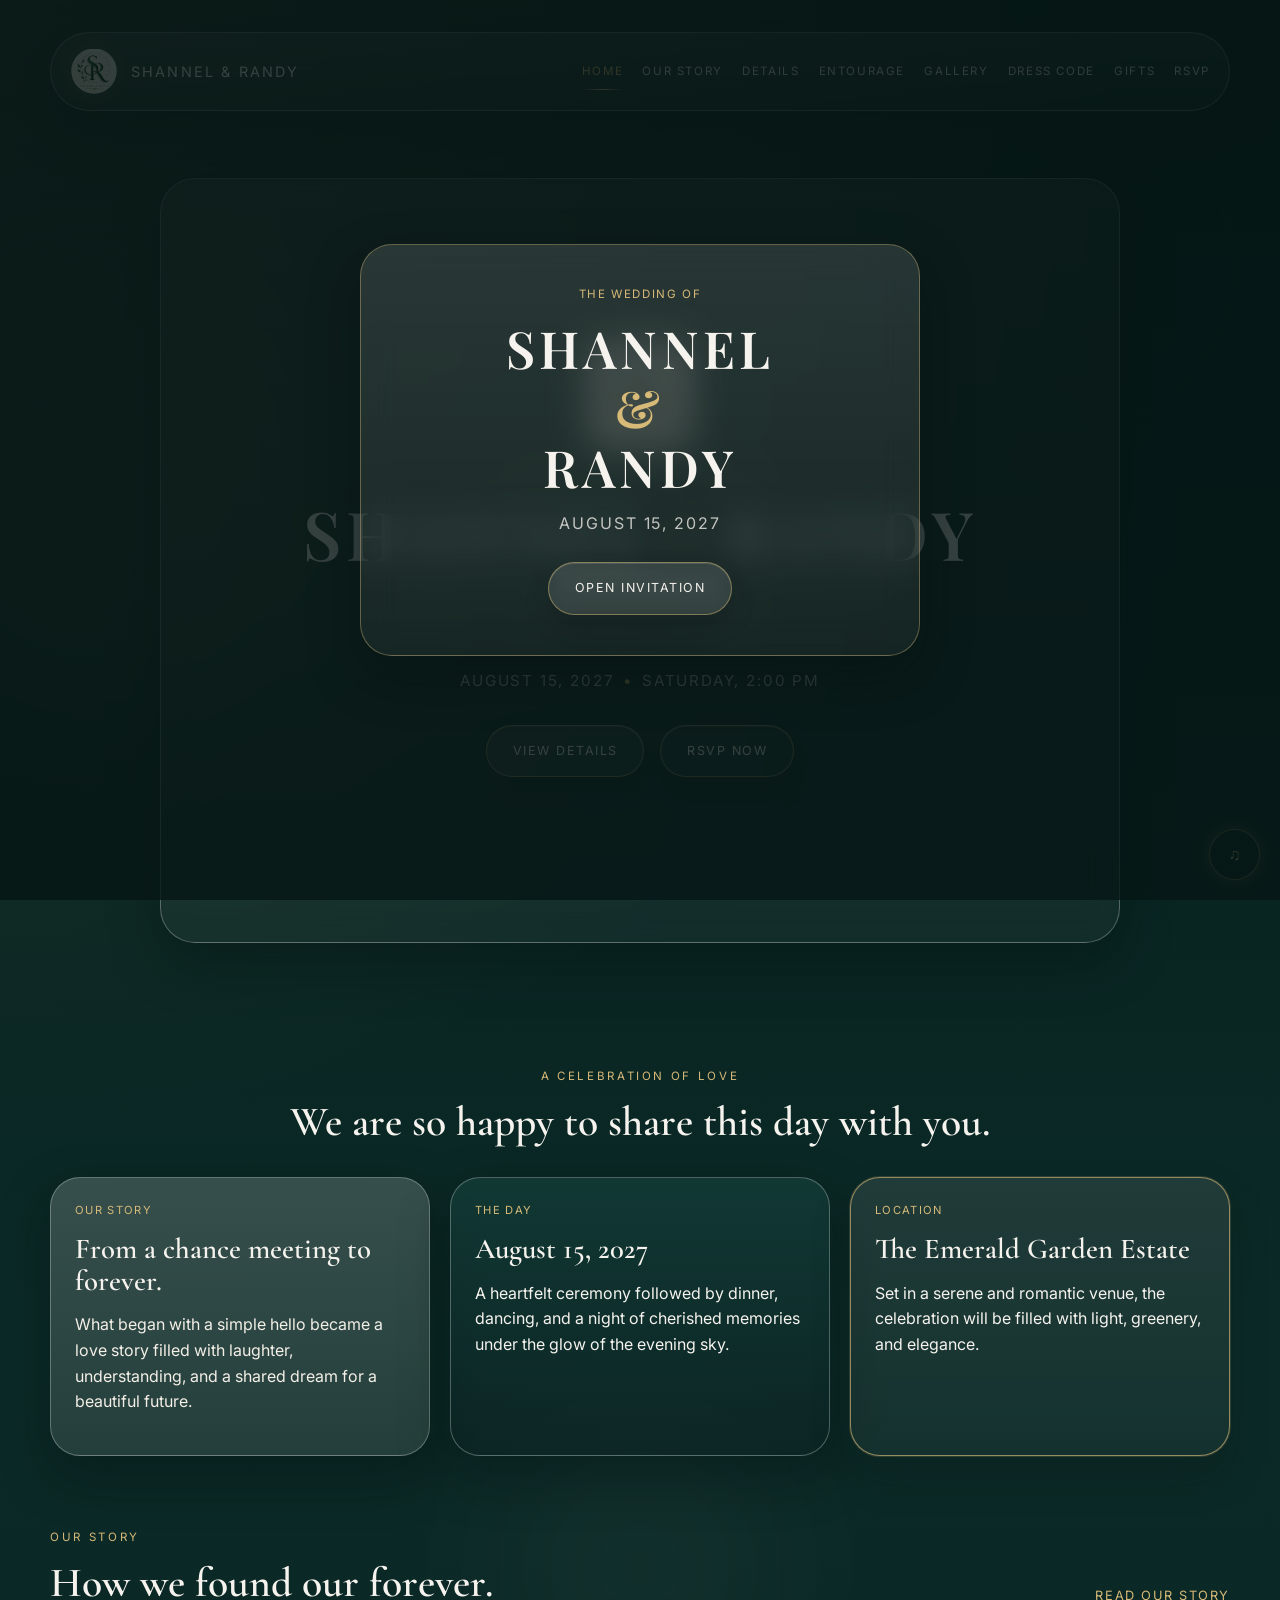
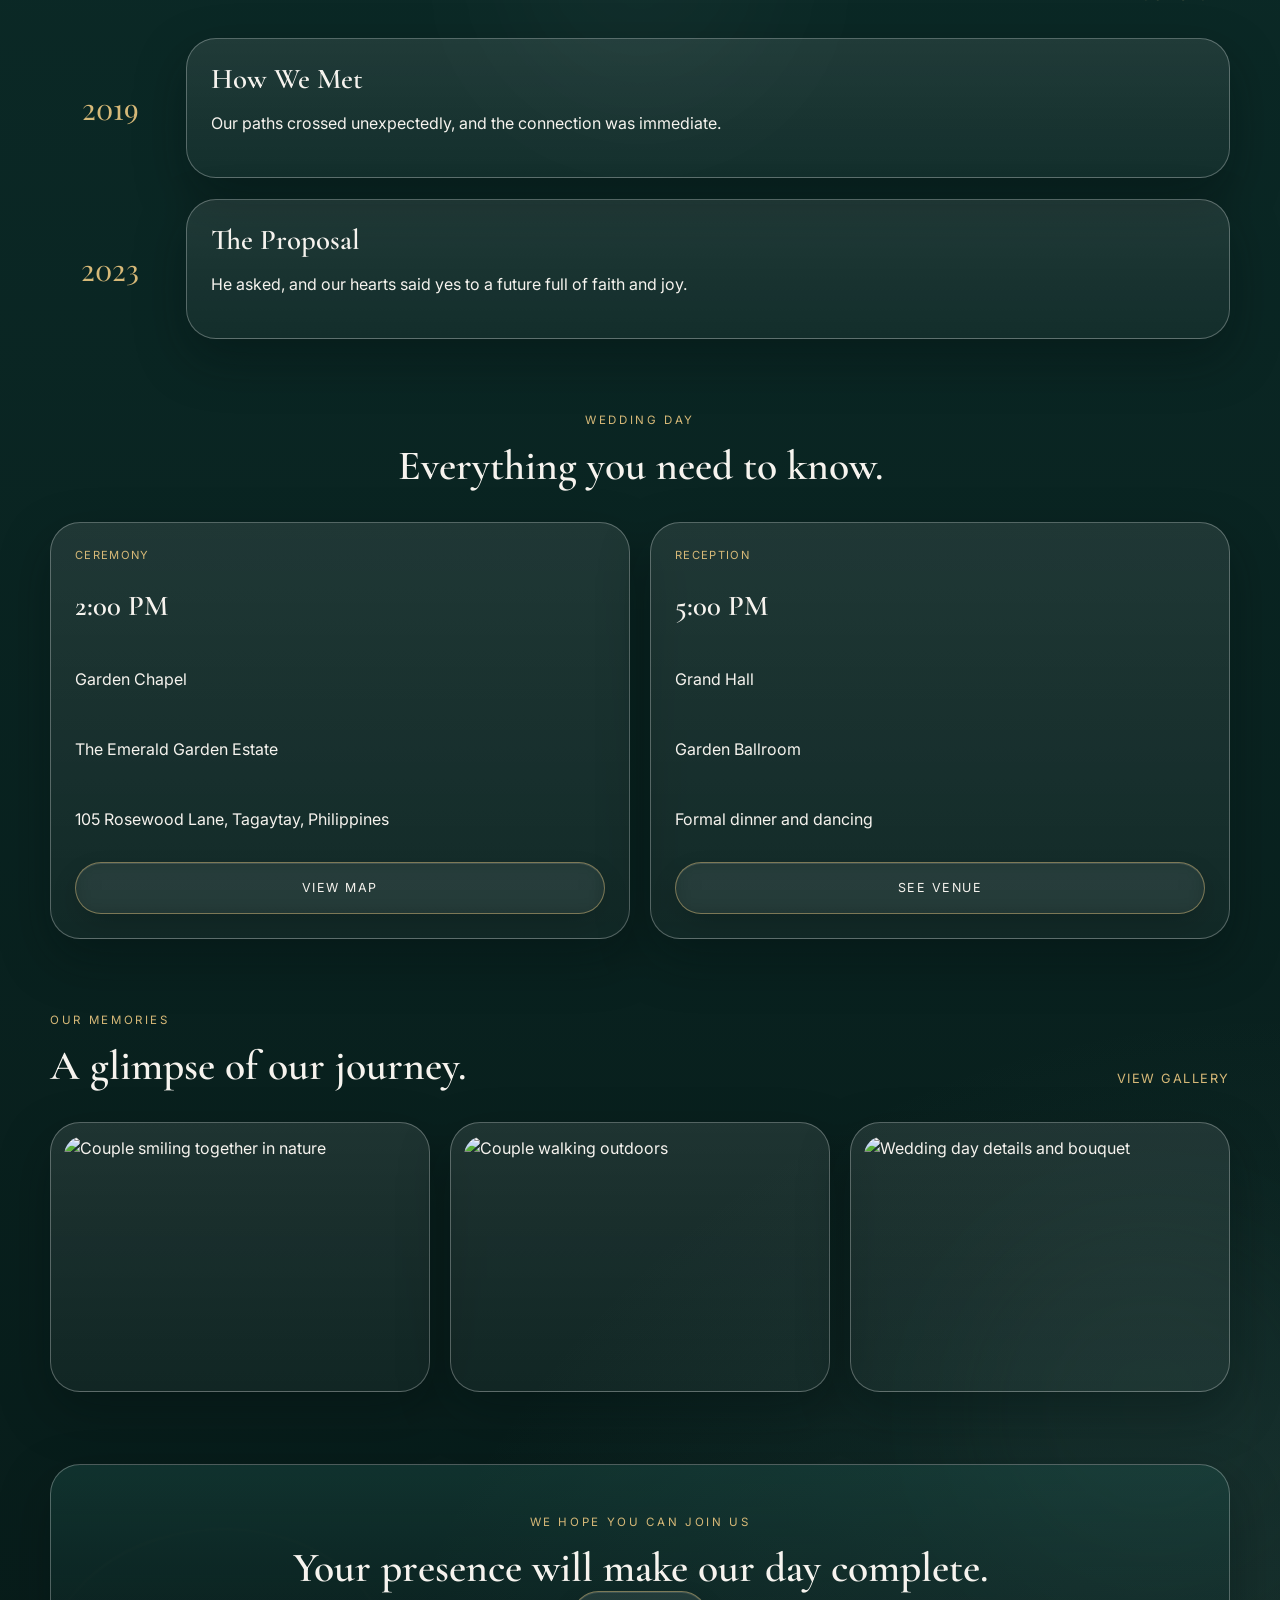
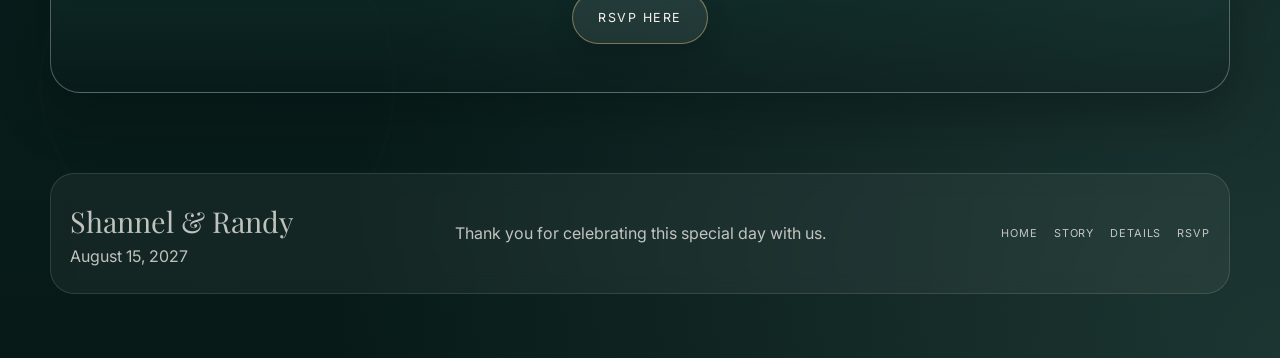
==== commit 24dbbc78: "updated" ====
--- a/index.html
+++ b/index.html
@@ -42,7 +42,7 @@
       <header class="site-header">
         <nav class="nav glass-panel" aria-label="Main navigation">
           <a class="brand" href="./index.html" aria-label="Shannel and Randy home">
-            <span class="brand-mark">S</span>
+            <img class="brand-mark" src="./images/monogram.png" alt="Shannel and Randy monogram" />
             <span>Shannel &amp; Randy</span>
           </a>
 
@@ -75,13 +75,16 @@
         <section class="hero-section">
           <div class="hero-frame glass-panel reveal fade-up">
             <div class="hero-content">
+              <div class="hero-monogram-wrap reveal fade-up">
+                <img class="hero-monogram" src="./images/monogram.png" alt="Shannel and Randy monogram" />
+              </div>
               <p class="eyebrow reveal text-reveal">Together with their families</p>
               <h1 class="hero-names reveal text-reveal">
                 <span>Shannel</span>
                 <span class="hero-ampersand">&amp;</span>
                 <span>Randy</span>
               </h1>
-              <p class="hero-subtitle reveal fade-up typewriter" data-text="Invite you to celebrate their joyful union"></p>
+              <p class="hero-subtitle reveal fade-up typewriter" data-text="Invite you to celebrate their joyful union" data-type-speed="110"></p>
               <div class="hero-meta reveal fade-up">
                 <span>August 15, 2027</span>
                 <span class="divider">•</span>
--- a/css/style.css
+++ b/css/style.css
@@ -169,17 +169,14 @@
 }
 
 .brand-mark {
-  width: 2rem;
-  height: 2rem;
-  display: inline-grid;
-  place-items: center;
+  width: 3rem;
+  height: 3rem;
+  display: inline-block;
+  object-fit: contain;
   border-radius: 50%;
-  background: linear-gradient(135deg, rgba(215, 185, 120, 0.28), rgba(255,255,255,0.09));
-  border: 1px solid rgba(215, 185, 120, 0.4);
-  color: var(--gold);
-  font-family: var(--display);
-  font-size: 1.1rem;
-  font-weight: 700;
+  box-shadow: 0 0 18px rgba(215, 185, 120, 0.15);
+  background: rgba(255, 255, 255, 0.02);
+  padding: 0.08rem;
 }
 
 .nav-menu {
@@ -354,6 +351,20 @@
   z-index: 1;
 }
 
+.hero-monogram-wrap {
+  display: flex;
+  justify-content: center;
+  margin-bottom: 1.1rem;
+}
+
+.hero-monogram {
+  width: clamp(4.5rem, 8vw, 7rem);
+  height: auto;
+  display: block;
+  object-fit: contain;
+  filter: drop-shadow(0 0 20px rgba(215, 185, 120, 0.18));
+}
+
 .hero-names {
   display: flex;
   align-items: center;
@@ -369,17 +380,18 @@
 .hero-names span {
   display: inline-block;
   opacity: 0;
-  transform: translateY(1rem);
-  animation: fadeReveal 1s ease forwards;
+  transform: translateY(1.2rem) scale(0.98);
+  animation: fadeReveal 1.8s cubic-bezier(0.22, 1, 0.36, 1) forwards;
 }
 
 .hero-ampersand {
   font-size: clamp(2.2rem, 3vw, 4rem);
   color: var(--gold);
+  text-shadow: 0 0 18px rgba(215, 185, 120, 0.22);
 }
 
 .hero-names span:nth-child(2) {
-  animation-delay: 0.75s;
+  animation-delay: 0.9s;
 }
 
 .hero-names span:nth-child(1) {
@@ -387,7 +399,7 @@
 }
 
 .hero-names span:nth-child(3) {
-  animation-delay: 1.2s;
+  animation-delay: 1.5s;
 }
 
 .hero-subtitle,
@@ -404,7 +416,7 @@
   white-space: nowrap;
   overflow: hidden;
   border-right: 2px solid rgba(215, 185, 120, 0.85);
-  animation: blinkCaret 0.8s step-end infinite;
+  animation: blinkCaret 1.1s step-end infinite;
 }
 
 .hero-meta {
@@ -1161,11 +1173,11 @@
 @keyframes fadeReveal {
   0% {
     opacity: 0;
-    transform: translateY(18px);
+    transform: translateY(18px) scale(0.98);
   }
   100% {
     opacity: 1;
-    transform: translateY(0);
+    transform: translateY(0) scale(1);
   }
 }
 
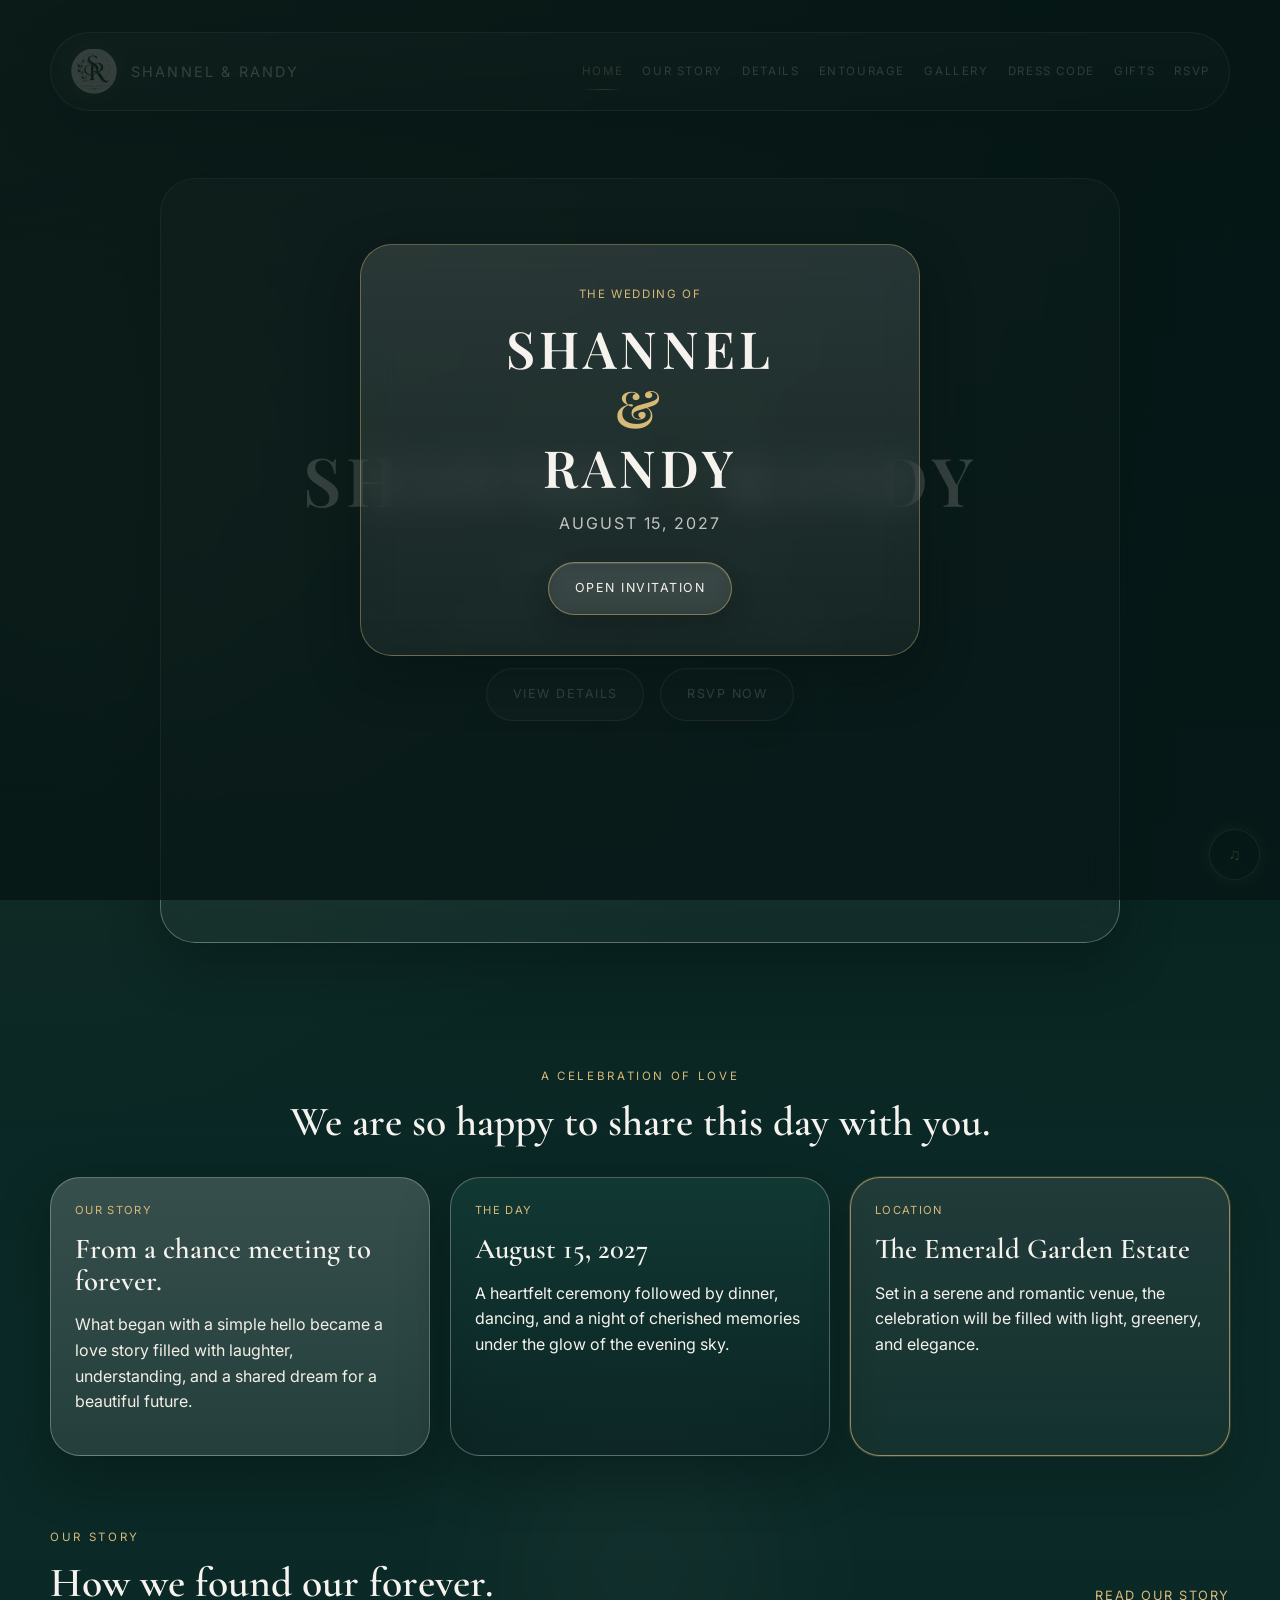
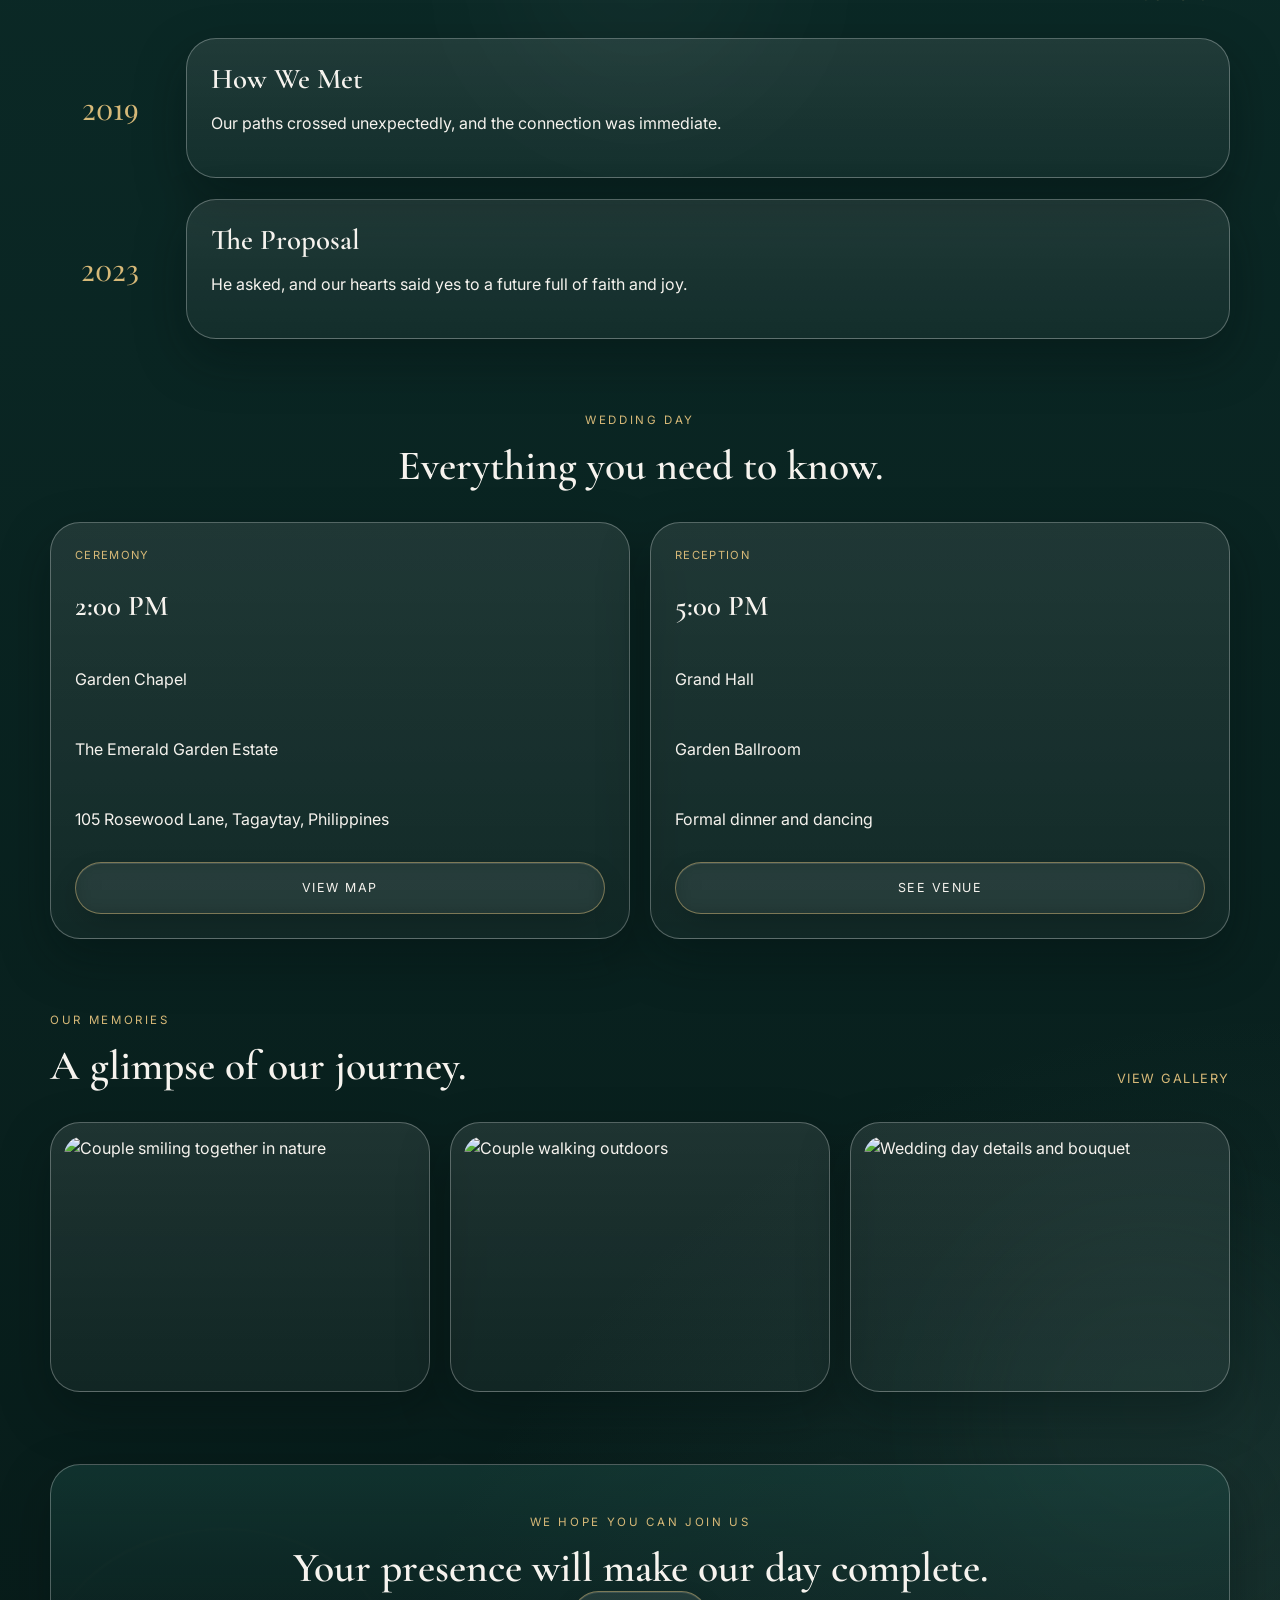
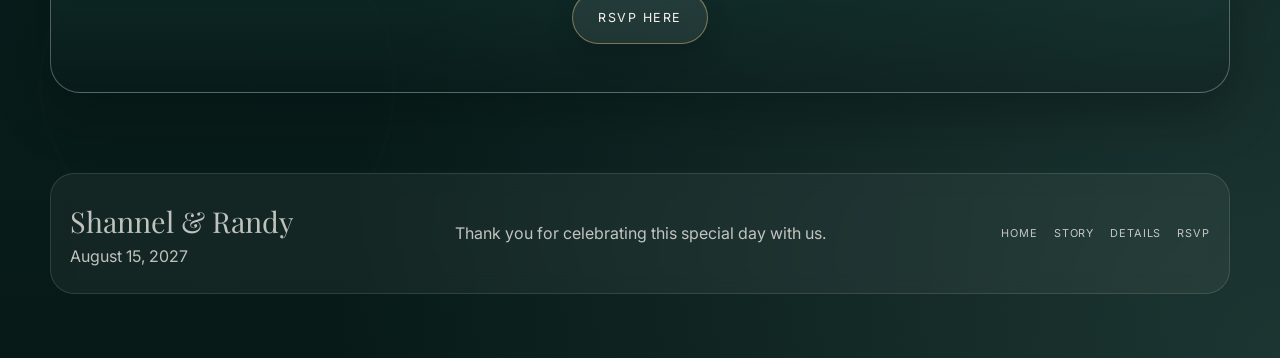
==== commit 370a61d4: "updated" ====
--- a/index.html
+++ b/index.html
@@ -14,6 +14,7 @@
       href="https://fonts.googleapis.com/css2?family=Cormorant+Garamond:wght@400;500;600;700&family=Inter:wght@400;500;600;700&family=Playfair+Display:wght@500;600;700&display=swap"
       rel="stylesheet"
     />
+    <link rel="icon" type="image/png" href="./images/monogram.png" />
     <link rel="stylesheet" href="./css/style.css" />
   </head>
   <body class="home-page">
@@ -75,9 +76,6 @@
         <section class="hero-section">
           <div class="hero-frame glass-panel reveal fade-up">
             <div class="hero-content">
-              <div class="hero-monogram-wrap reveal fade-up">
-                <img class="hero-monogram" src="./images/monogram.png" alt="Shannel and Randy monogram" />
-              </div>
               <p class="eyebrow reveal text-reveal">Together with their families</p>
               <h1 class="hero-names reveal text-reveal">
                 <span>Shannel</span>
--- a/css/style.css
+++ b/css/style.css
@@ -349,20 +349,9 @@
 .hero-content {
   position: relative;
   z-index: 1;
-}
-
-.hero-monogram-wrap {
   display: flex;
-  justify-content: center;
-  margin-bottom: 1.1rem;
-}
-
-.hero-monogram {
-  width: clamp(4.5rem, 8vw, 7rem);
-  height: auto;
-  display: block;
-  object-fit: contain;
-  filter: drop-shadow(0 0 20px rgba(215, 185, 120, 0.18));
+  flex-direction: column;
+  align-items: center;
 }
 
 .hero-names {
@@ -388,6 +377,7 @@
   font-size: clamp(2.2rem, 3vw, 4rem);
   color: var(--gold);
   text-shadow: 0 0 18px rgba(215, 185, 120, 0.22);
+  opacity: 0.96;
 }
 
 .hero-names span:nth-child(2) {
@@ -408,6 +398,12 @@
   letter-spacing: 0.12em;
   text-transform: uppercase;
   color: var(--text-soft);
+}
+
+.hero-subtitle {
+  max-width: 42rem;
+  line-height: 1.8;
+  color: rgba(246, 243, 238, 0.9);
 }
 
 .typewriter {
@@ -424,7 +420,7 @@
   justify-content: center;
   gap: 0.55rem;
   flex-wrap: wrap;
-  margin-top: 1.2rem;
+  margin-top: 1.3rem;
 }
 
 .divider {
